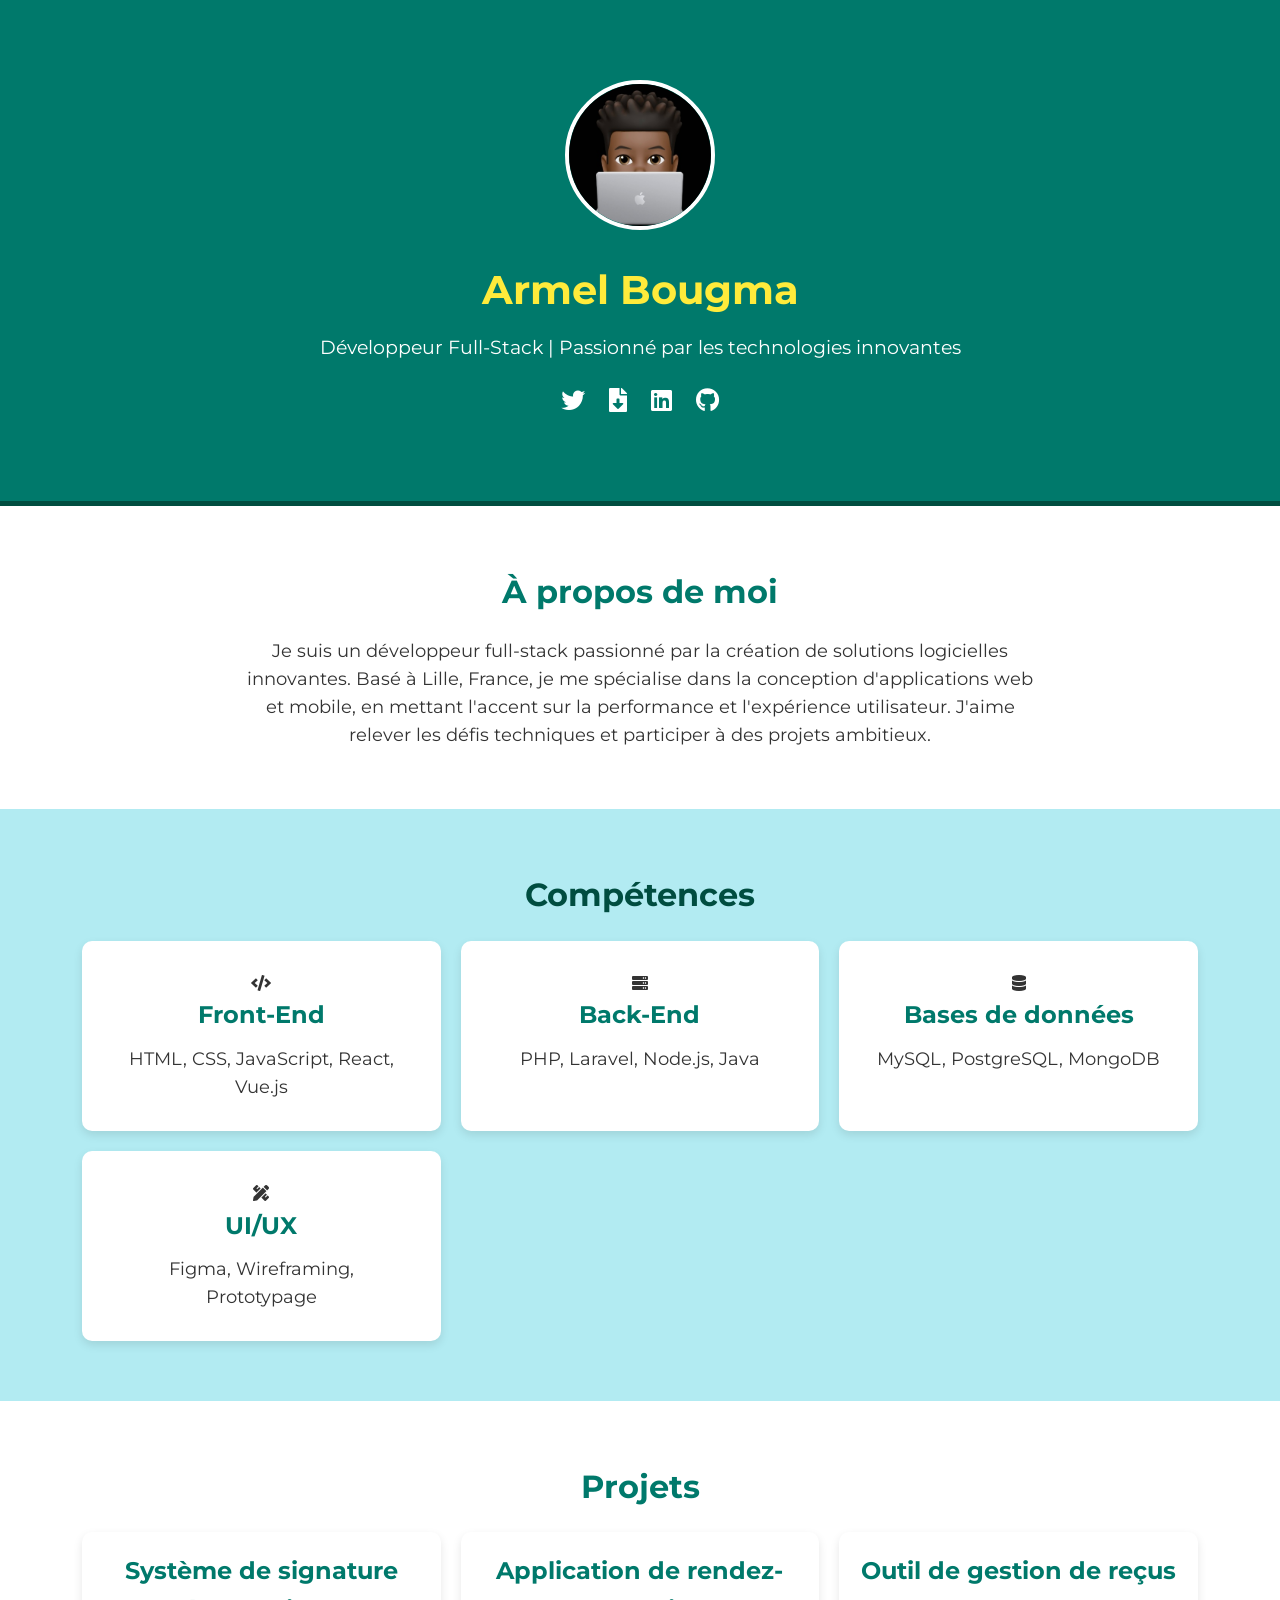
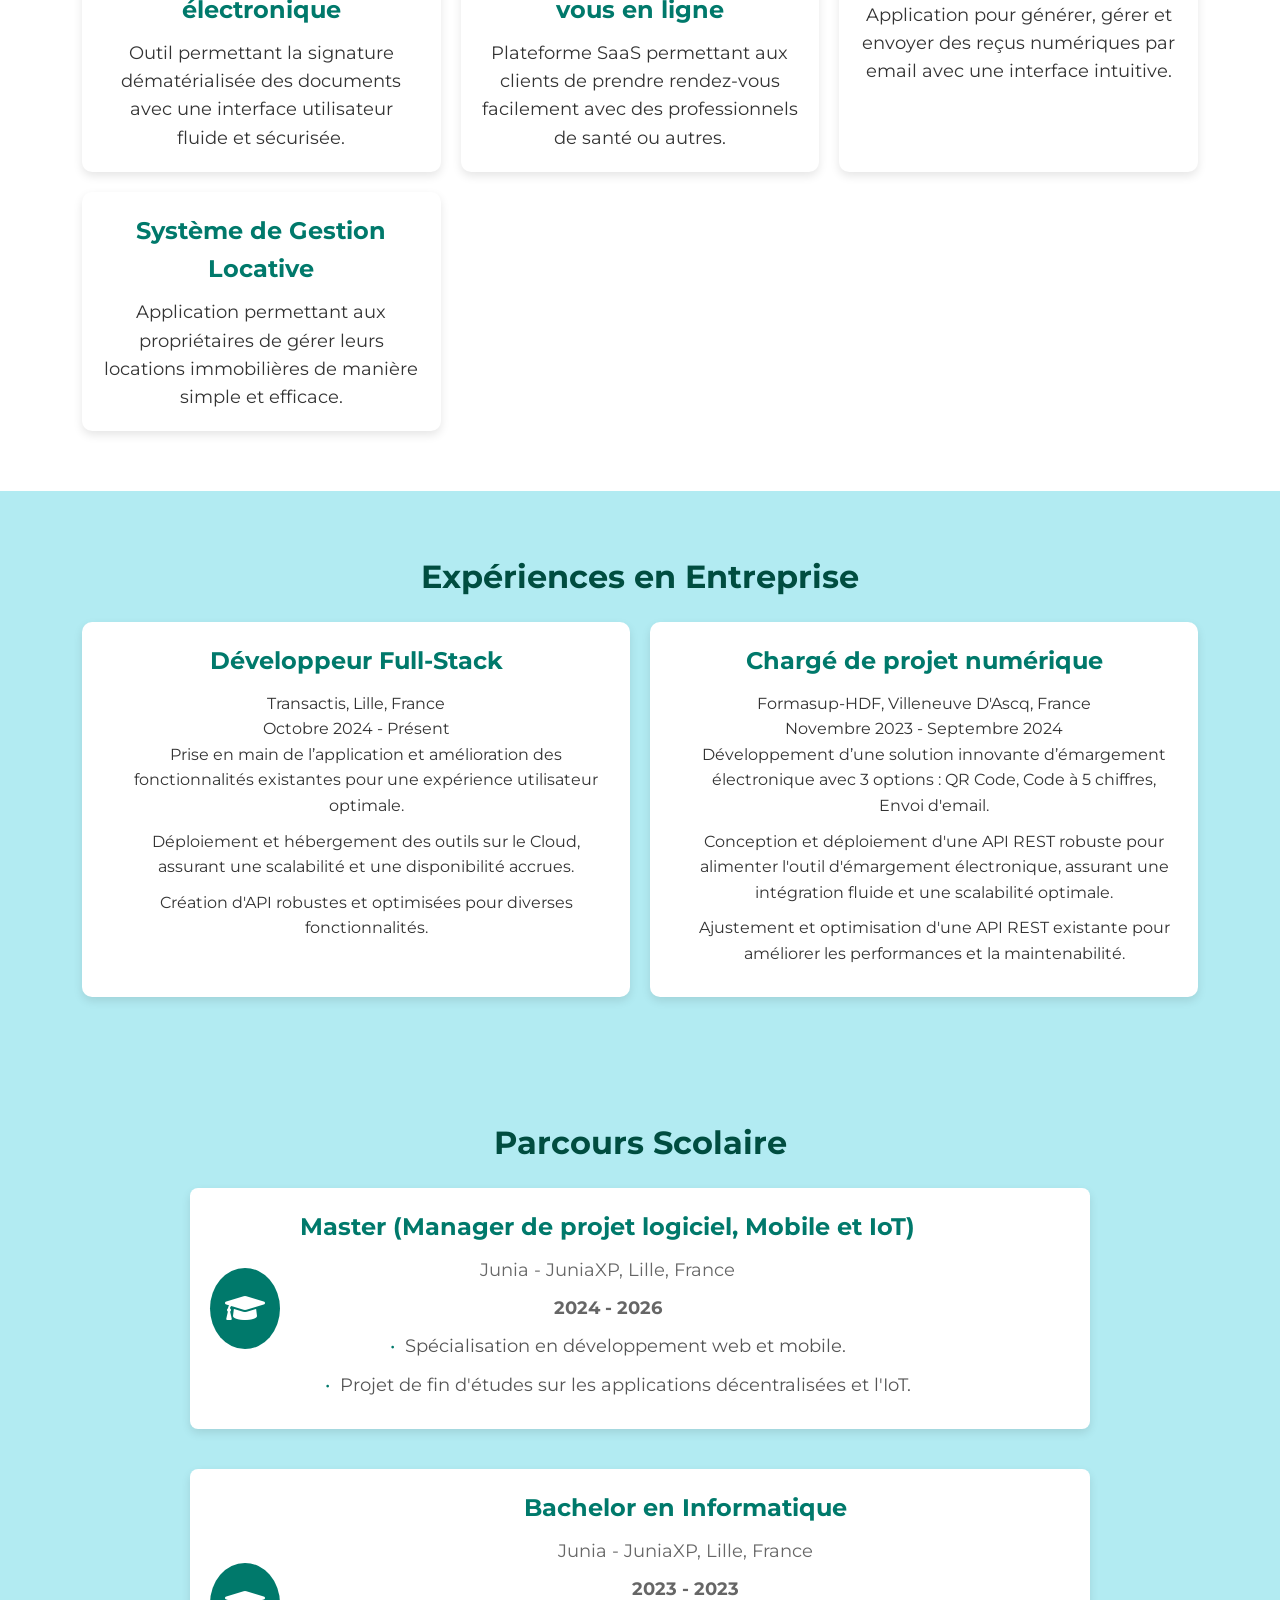
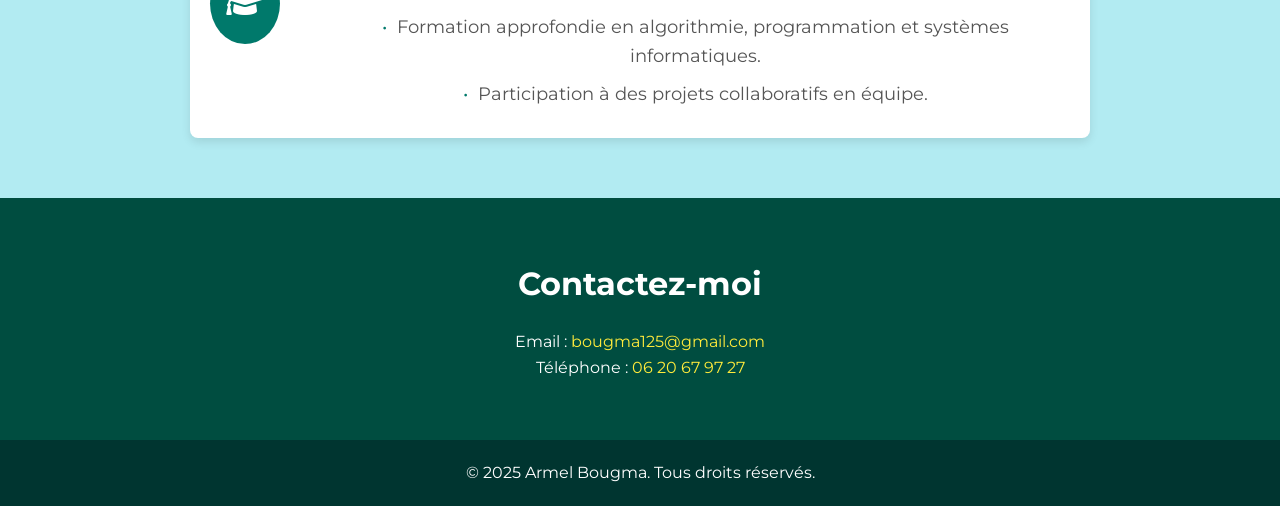
==== index.html @ ddcebd0f "Update index.html" ====
<!DOCTYPE html>
<html lang="fr">
<head>
    <meta charset="UTF-8">
    <meta name="viewport" content="width=device-width, initial-scale=1.0">
    <link rel="stylesheet" href="https://cdnjs.cloudflare.com/ajax/libs/font-awesome/5.15.4/css/all.min.css">
    <link rel="preconnect" href="https://fonts.googleapis.com">
    <link href="https://fonts.googleapis.com/css2?family=Montserrat:wght@400;700&display=swap" rel="stylesheet">
    <link rel="icon" href="fav.jpg" type="image/x-icon">
    <link rel="stylesheet" href="style.css">
    <title>Portfolio - Armel Bougma</title>
    <style>
        /* Global Reset */
        * {
            margin: 0;
            padding: 0;
            box-sizing: border-box;
        }

        body {
            font-family: 'Montserrat', sans-serif;
            line-height: 1.6;
            background: #e0f7fa;
            color: #333;
        }

        .container {
            width: 90%;
            max-width: 1200px;
            margin: 0 auto;
            text-align: center;
        }

        /* Header */
        .hero {
            background: #00796b;
            color: #fff;
            padding: 80px 20px;
            text-align: center;
            position: relative;
            border-bottom: 5px solid #004d40;
        }

        .hero .profile-pic {
            width: 150px;
            height: 150px;
            border-radius: 50%;
            object-fit: cover;
            margin-bottom: 20px;
            border: 4px solid #fff;
            animation: float 3s ease-in-out infinite;
        }

        @keyframes float {
            0%, 100% {
                transform: translateY(0);
            }
            50% {
                transform: translateY(-10px);
            }
        }

        .hero .hero-content h1 {
            font-size: 2.5rem;
            margin-bottom: 10px;
            color: #ffeb3b;
        }

        .hero .hero-content p {
            font-size: 1.2rem;
            margin-bottom: 20px;
        }

        .hero .social-icons a {
            margin: 0 10px;
            color: #fff;
            font-size: 1.5rem;
            transition: color 0.3s ease, transform 0.3s ease;
        }

        .hero .social-icons a:hover {
            color: #ffeb3b;
            transform: scale(1.2);
        }

        /* About Section */
        .about {
            padding: 60px 20px;
            background: #fff;
        }

        .about h2 {
            font-size: 2rem;
            margin-bottom: 20px;
            color: #00796b;
        }

        .about p {
            max-width: 800px;
            margin: 0 auto;
            font-size: 1.1rem;
        }

        /* Skills Section */
        .skills {
            background: #b2ebf2;
            padding: 60px 20px;
        }

        .skills h2 {
            font-size: 2rem;
            margin-bottom: 20px;
            color: #004d40;
        }

        .skills-grid {
            display: grid;
            grid-template-columns: repeat(auto-fit, minmax(280px, 1fr));
            gap: 20px;
        }

        .skill-card {
            background: #fff;
            padding: 30px;
            border-radius: 10px;
            box-shadow: 0 4px 10px rgba(0, 0, 0, 0.1);
            transition: transform 0.3s ease, box-shadow 0.3s ease;
        }

        .skill-card:hover {
            transform: translateY(-10px);
            box-shadow: 0 8px 20px rgba(0, 0, 0, 0.2);
        }

        .skill-card h3 {
            font-size: 1.5rem;
            margin-bottom: 10px;
            color: #00796b;
        }

        .skill-card p {
            font-size: 1.1rem;
        }

        /* Projects Section */
        .projects {
            padding: 60px 20px;
            background: #fff;
        }

        .projects h2 {
            font-size: 2rem;
            margin-bottom: 20px;
            color: #00796b;
        }

        .projects-grid {
            display: grid;
            grid-template-columns: repeat(auto-fit, minmax(280px, 1fr));
            gap: 20px;
        }

        .project-card {
            background: #fff;
            padding: 20px;
            border-radius: 10px;
            box-shadow: 0 4px 10px rgba(0, 0, 0, 0.1);
            transition: transform 0.3s ease, box-shadow 0.3s ease;
        }

        .project-card:hover {
            transform: translateY(-10px);
            box-shadow: 0 8px 20px rgba(0, 0, 0, 0.2);
        }

        .project-card h3 {
            font-size: 1.5rem;
            margin-bottom: 10px;
            color: #00796b;
        }

        .project-card p {
            font-size: 1.1rem;
        }

        /* Experience Section */
        .experience {
            background: #b2ebf2;
            padding: 60px 20px;
        }

        .experience h2 {
            font-size: 2rem;
            margin-bottom: 20px;
            color: #004d40;
        }

        .experience-grid {
            display: grid;
            grid-template-columns: repeat(auto-fit, minmax(300px, 1fr));
            gap: 20px;
        }

        .experience-card {
            background: #fff;
            padding: 20px;
            border-radius: 10px;
            box-shadow: 0 4px 10px rgba(0, 0, 0, 0.1);
            transition: transform 0.3s ease, box-shadow 0.3s ease;
        }

        .experience-card:hover {
            transform: translateY(-10px);
            box-shadow: 0 8px 20px rgba(0, 0, 0, 0.2);
        }

        .experience-card h3 {
            font-size: 1.5rem;
            margin-bottom: 10px;
            color: #00796b;
        }

        .experience-card ul {
            list-style: none;
            padding-left: 20px;
        }

        .experience-card ul li {
            margin-bottom: 10px;
        }

        /* Education Section */
        .education {
            background: #b2ebf2;
            padding: 60px 20px;
        }

        .education h2 {
            font-size: 2rem;
            margin-bottom: 20px;
            color: #004d40;
        }

        .education-timeline {
            display: flex;
            flex-direction: column;
            gap: 40px;
            max-width: 900px;
            margin: 0 auto;
        }

        .education-item {
            display: flex;
            align-items: center;
            position: relative;
            background: #fff;
            padding: 20px;
            border-radius: 8px;
            box-shadow: 0 4px 10px rgba(0, 0, 0, 0.1);
            transition: transform 0.3s ease, box-shadow 0.3s ease;
        }

        .education-item:hover {
            transform: translateY(-10px);
            box-shadow: 0 8px 20px rgba(0, 0, 0, 0.2);
        }

        .education-icon {
            background: #00796b;
            color: #fff;
            padding: 15px;
            border-radius: 50%;
            font-size: 2rem;
            margin-right: 20px;
        }

        .education-content h3 {
            font-size: 1.5rem;
            margin-bottom: 10px;
            color: #00796b;
        }

        .education-content p {
            font-size: 1.1rem;
            margin-bottom: 10px;
            color: #666;
        }

        .education-content ul {
            list-style: none;
            padding-left: 20px;
        }

        .education-content ul li {
            margin-bottom: 10px;
            font-size: 1.1rem;
            color: #555;
        }

        .education-content ul li:before {
            content: "•";
            color: #00796b;
            margin-right: 10px;
        }

        /* Contact Section */
        .contact {
            background: #004d40;
            color: #fff;
            padding: 60px 20px;
        }

        .contact h2 {
            font-size: 2rem;
            margin-bottom: 20px;
        }

        .contact p a {
            color: #ffeb3b;
            text-decoration: none;
            transition: color 0.3s ease;
        }

        .contact p a:hover {
            color: #ffffff;
            text-decoration: underline;
        }

        /* Footer */
        footer {
            background: #003530;
            color: #fff;
            padding: 20px 0;
            text-align: center;
        }
    </style>
</head>
<body>
    <!-- Header Section -->
    <header class="hero">
        <div class="container">
            <img src="IMG_0556.jpg" alt="Portrait d'Armel Bougma" class="profile-pic">
            <div class="hero-content">
                <h1>Armel Bougma</h1>
                <p>Développeur Full-Stack | Passionné par les technologies innovantes</p>
                <div class="social-icons">
                    <a href="https://twitter.com/" target="_blank" aria-label="Twitter"><i class="fab fa-twitter"></i></a>
                    <a href="cv-armel.pdf" download aria-label="Télécharger CV"><i class="fas fa-file-download"></i></a>
                    <a href="https://www.linkedin.com/in/aboubakary-bougma/" target="_blank" aria-label="LinkedIn"><i class="fab fa-linkedin"></i></a>
                    <a href="https://github.com/abougma" target="_blank" aria-label="GitHub"><i class="fab fa-github"></i></a>
                </div>
            </div>
        </div>
    </header>

    <!-- Main Content -->
    <main>
        <!-- About Section -->
        <section class="about">
            <div class="container">
                <h2>À propos de moi</h2>
                <p>
                    Je suis un développeur full-stack passionné par la création de solutions logicielles innovantes.
                    Basé à Lille, France, je me spécialise dans la conception d'applications web et mobile, en mettant l'accent sur la performance et l'expérience utilisateur.
                    J'aime relever les défis techniques et participer à des projets ambitieux.
                </p>
            </div>
        </section>

        <!-- Skills Section -->
        <section class="skills">
            <div class="container">
                <h2>Compétences</h2>
                <div class="skills-grid">
                    <div class="skill-card">
                        <i class="fas fa-code"></i>
                        <h3>Front-End</h3>
                        <p>HTML, CSS, JavaScript, React, Vue.js</p>
                    </div>
                    <div class="skill-card">
                        <i class="fas fa-server"></i>
                        <h3>Back-End</h3>
                        <p>PHP, Laravel, Node.js, Java</p>
                    </div>
                    <div class="skill-card">
                        <i class="fas fa-database"></i>
                        <h3>Bases de données</h3>
                        <p>MySQL, PostgreSQL, MongoDB</p>
                    </div>
                    <div class="skill-card">
                        <i class="fas fa-pencil-ruler"></i>
                        <h3>UI/UX</h3>
                        <p>Figma, Wireframing, Prototypage</p>
                    </div>
                </div>
            </div>
        </section>

        <!-- Projects Section -->
        <section class="projects">
            <div class="container">
                <h2>Projets</h2>
                <div class="projects-grid">
                    <div class="project-card">
                        <h3>Système de signature électronique</h3>
                        <p>Outil permettant la signature dématérialisée des documents avec une interface utilisateur fluide et sécurisée.</p>
                    </div>
                    <div class="project-card">
                        <h3>Application de rendez-vous en ligne</h3>
                        <p>Plateforme SaaS permettant aux clients de prendre rendez-vous facilement avec des professionnels de santé ou autres.</p>
                    </div>
                    <div class="project-card">
                        <h3>Outil de gestion de reçus</h3>
                        <p>Application pour générer, gérer et envoyer des reçus numériques par email avec une interface intuitive.</p>
                    </div>
                    <div class="project-card">
                        <h3>Système de Gestion Locative</h3>
                        <p>Application permettant aux propriétaires de gérer leurs locations immobilières de manière simple et efficace.</p>
                    </div>
                </div>
            </div>
        </section>

        <!-- Experience Section -->
        <section class="experience">
            <div class="container">
                <h2>Expériences en Entreprise</h2>
                <div class="experience-grid">
                    <div class="experience-card">
                        <h3>Développeur Full-Stack</h3>
                        <p>Transactis, Lille, France</p>
                        <p>Octobre 2024 - Présent</p>
                        <ul>
                            <li>Prise en main de l’application et amélioration des fonctionnalités existantes pour une expérience utilisateur optimale.</li>
                            <li>Déploiement et hébergement des outils sur le Cloud, assurant une scalabilité et une disponibilité accrues.</li>
                            <li>Création d'API robustes et optimisées pour diverses fonctionnalités.</li>
                        </ul>
                    </div>
                    <div class="experience-card">
                        <h3>Chargé de projet numérique</h3>
                        <p>Formasup-HDF, Villeneuve D'Ascq, France</p>
                        <p>Novembre 2023 - Septembre 2024</p>
                        <ul>
                            <li>Développement d’une solution innovante d’émargement électronique avec 3 options : QR Code, Code à 5 chiffres, Envoi d'email.</li>
                            <li>Conception et déploiement d'une API REST robuste pour alimenter l'outil d'émargement électronique, assurant une intégration fluide et une scalabilité optimale.</li>
                            <li>Ajustement et optimisation d'une API REST existante pour améliorer les performances et la maintenabilité.</li>
                        </ul>
                    </div>
                </div>
            </div>
        </section>

        <!-- Education Section -->
        <section class="education">
            <div class="container">
                <h2>Parcours Scolaire</h2>
                <div class="education-timeline">
                    <div class="education-item">
                        <div class="education-icon">
                            <i class="fas fa-graduation-cap"></i>
                        </div>
                        <div class="education-content">
                            <h3>Master (Manager de projet logiciel, Mobile et IoT)</h3>
                            <p>Junia - JuniaXP, Lille, France</p>
                            <p><strong>2024 - 2026</strong></p>
                            <ul>
                                <li>Spécialisation en développement web et mobile.</li>
                                <li>Projet de fin d'études sur les applications décentralisées et l'IoT.</li>
                            </ul>
                        </div>
                    </div>
                    <div class="education-item">
                        <div class="education-icon">
                            <i class="fas fa-graduation-cap"></i>
                        </div>
                        <div class="education-content">
                            <h3>Bachelor en Informatique</h3>
                            <p>Junia - JuniaXP, Lille, France</p>
                            <p><strong>2023 - 2023</strong></p>
                            <ul>
                                <li>Formation approfondie en algorithmie, programmation et systèmes informatiques.</li>
                                <li>Participation à des projets collaboratifs en équipe.</li>
                            </ul>
                        </div>
                    </div>
                </div>
            </div>
        </section>

        <!-- Contact Section -->
        <section class="contact">
            <div class="container">
                <h2>Contactez-moi</h2>
                <p>Email : <a href="mailto:bougma125@gmail.com">bougma125@gmail.com</a></p>
                <p>Téléphone : <a href="tel:+33620679727">06 20 67 97 27</a></p>
            </div>
        </section>
    </main>

    <!-- Footer Section -->
    <footer>
        <p>&copy; 2025 Armel Bougma. Tous droits réservés.</p>
    </footer>
</body>
</html>
---- style.css ----
body, h1, h2, p, a, input, textarea {
    margin: 0;
    padding: 0;
    box-sizing: border-box;
}

body {
    font-family: 'Montserrat', sans-serif;
    line-height: 1.6;
    color: #333;
    background: linear-gradient(to right, #141e30, #243b55);
}

/* Additional Styles for Animations and Forms */
input, textarea {
    padding: 10px;
    margin: 10px 0;
    border-radius: 8px;
    border: 1px solid #ccc;
    width: 100%;
}

button {
    padding: 10px 20px;
    border: none;
    background-color: #61dafb;
    color: #fff;
    border-radius: 8px;
    cursor: pointer;
}

button:hover {
    background-color: #ff8c00;
}

/* Contact Section Styling */
.contact form {
    max-width: 600px;
    margin: 0 auto;
    text-align: left;
}
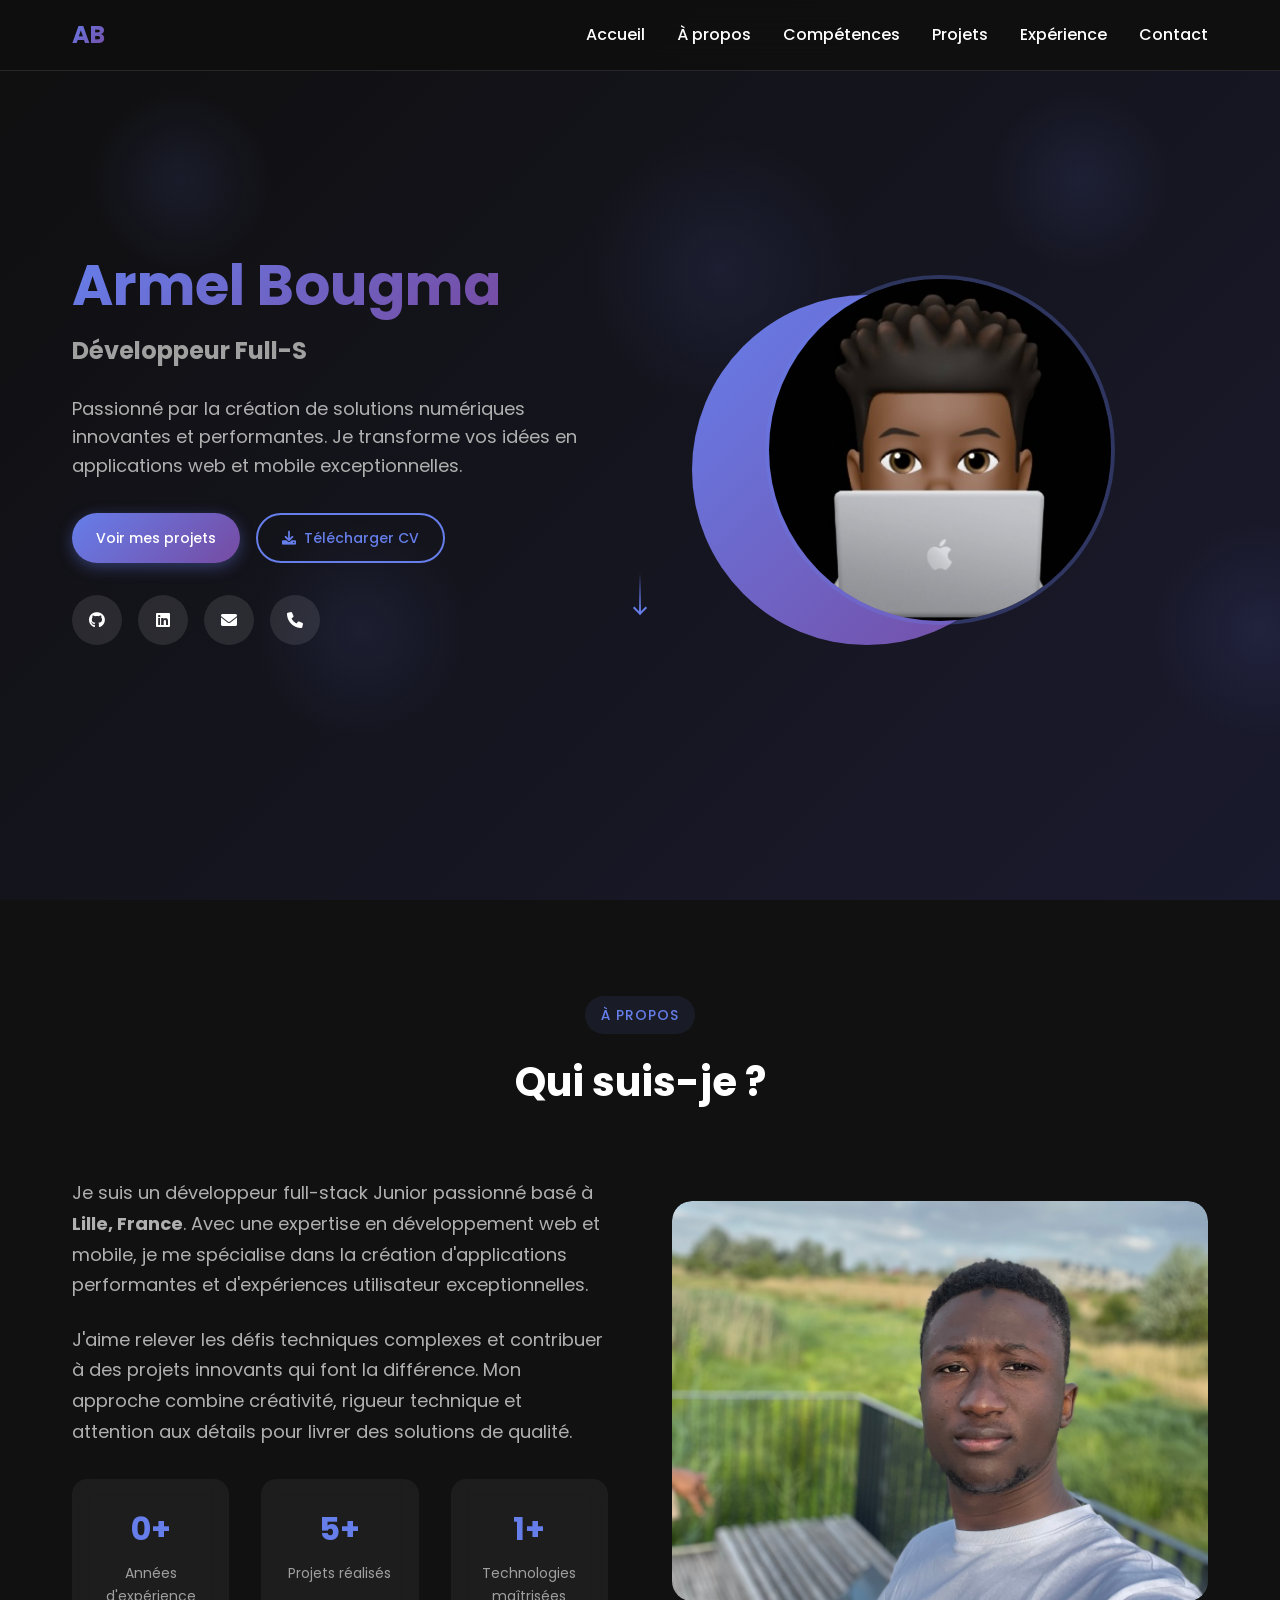
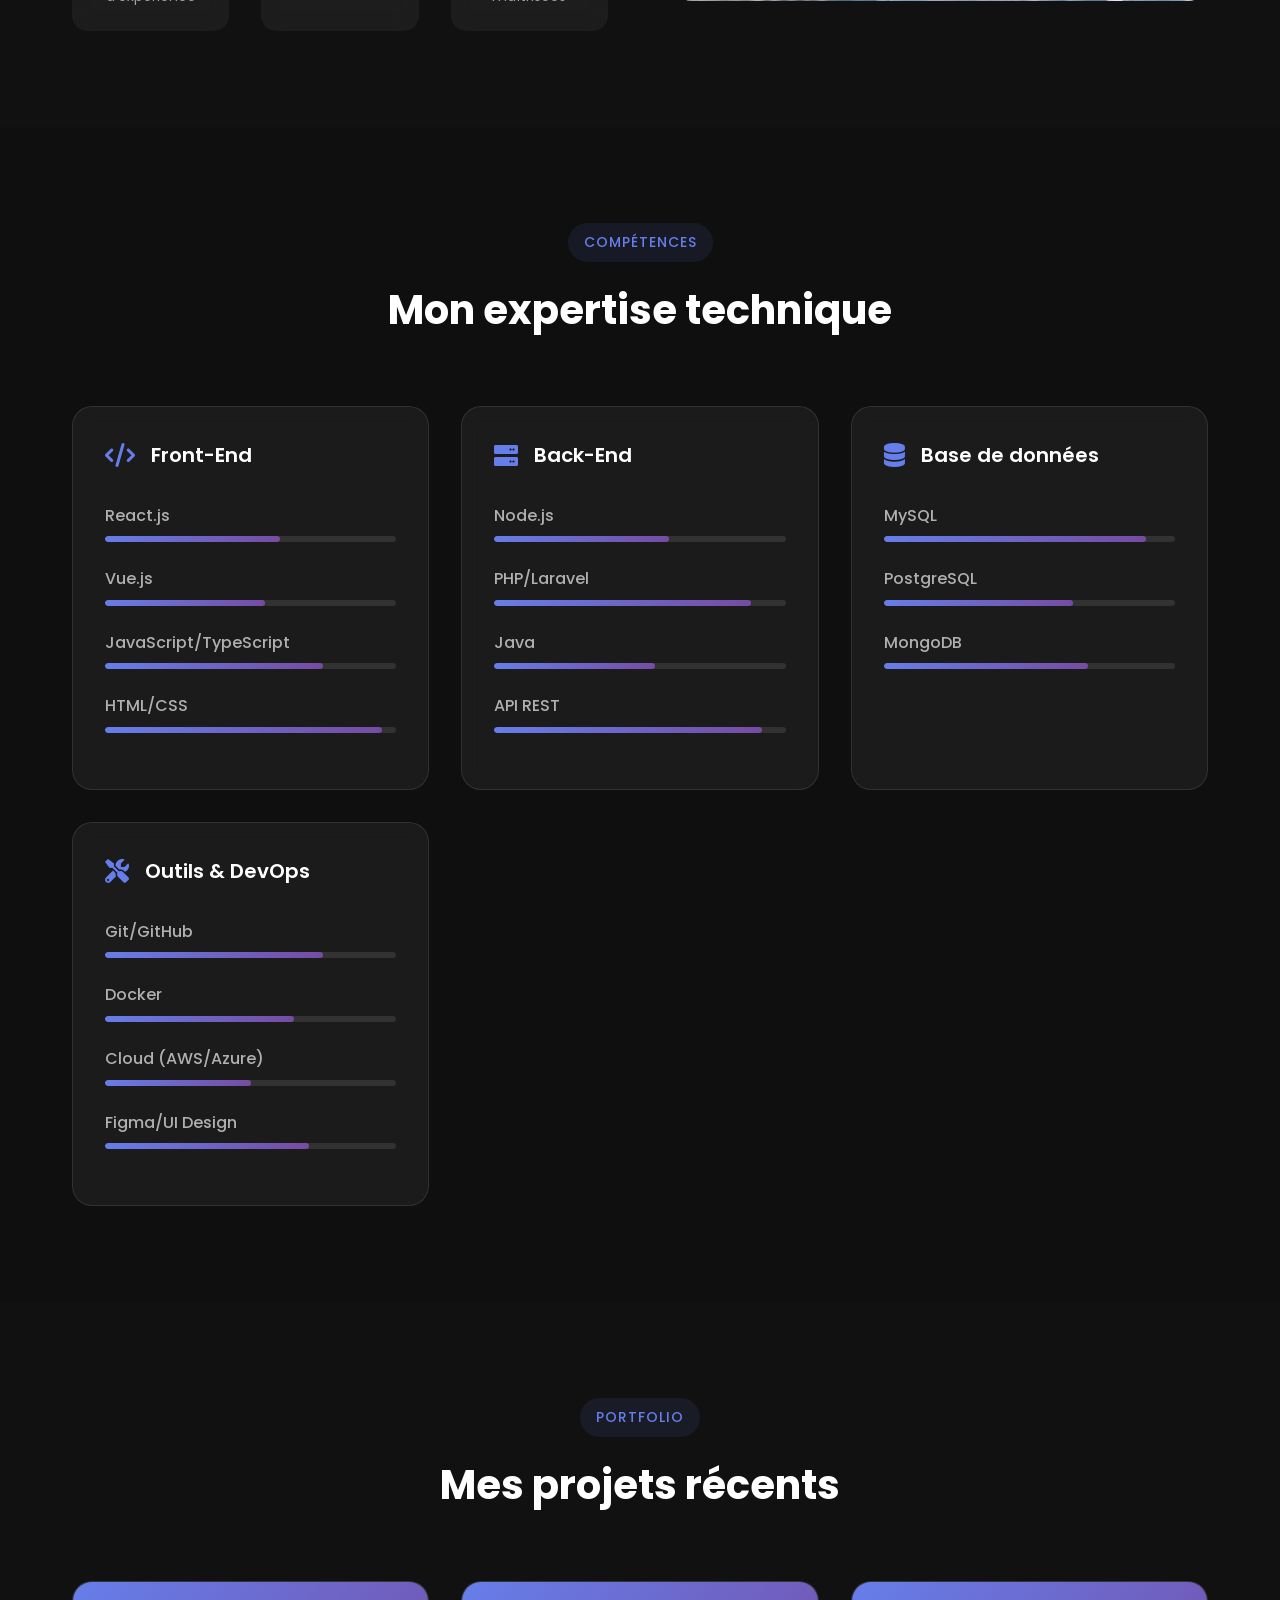
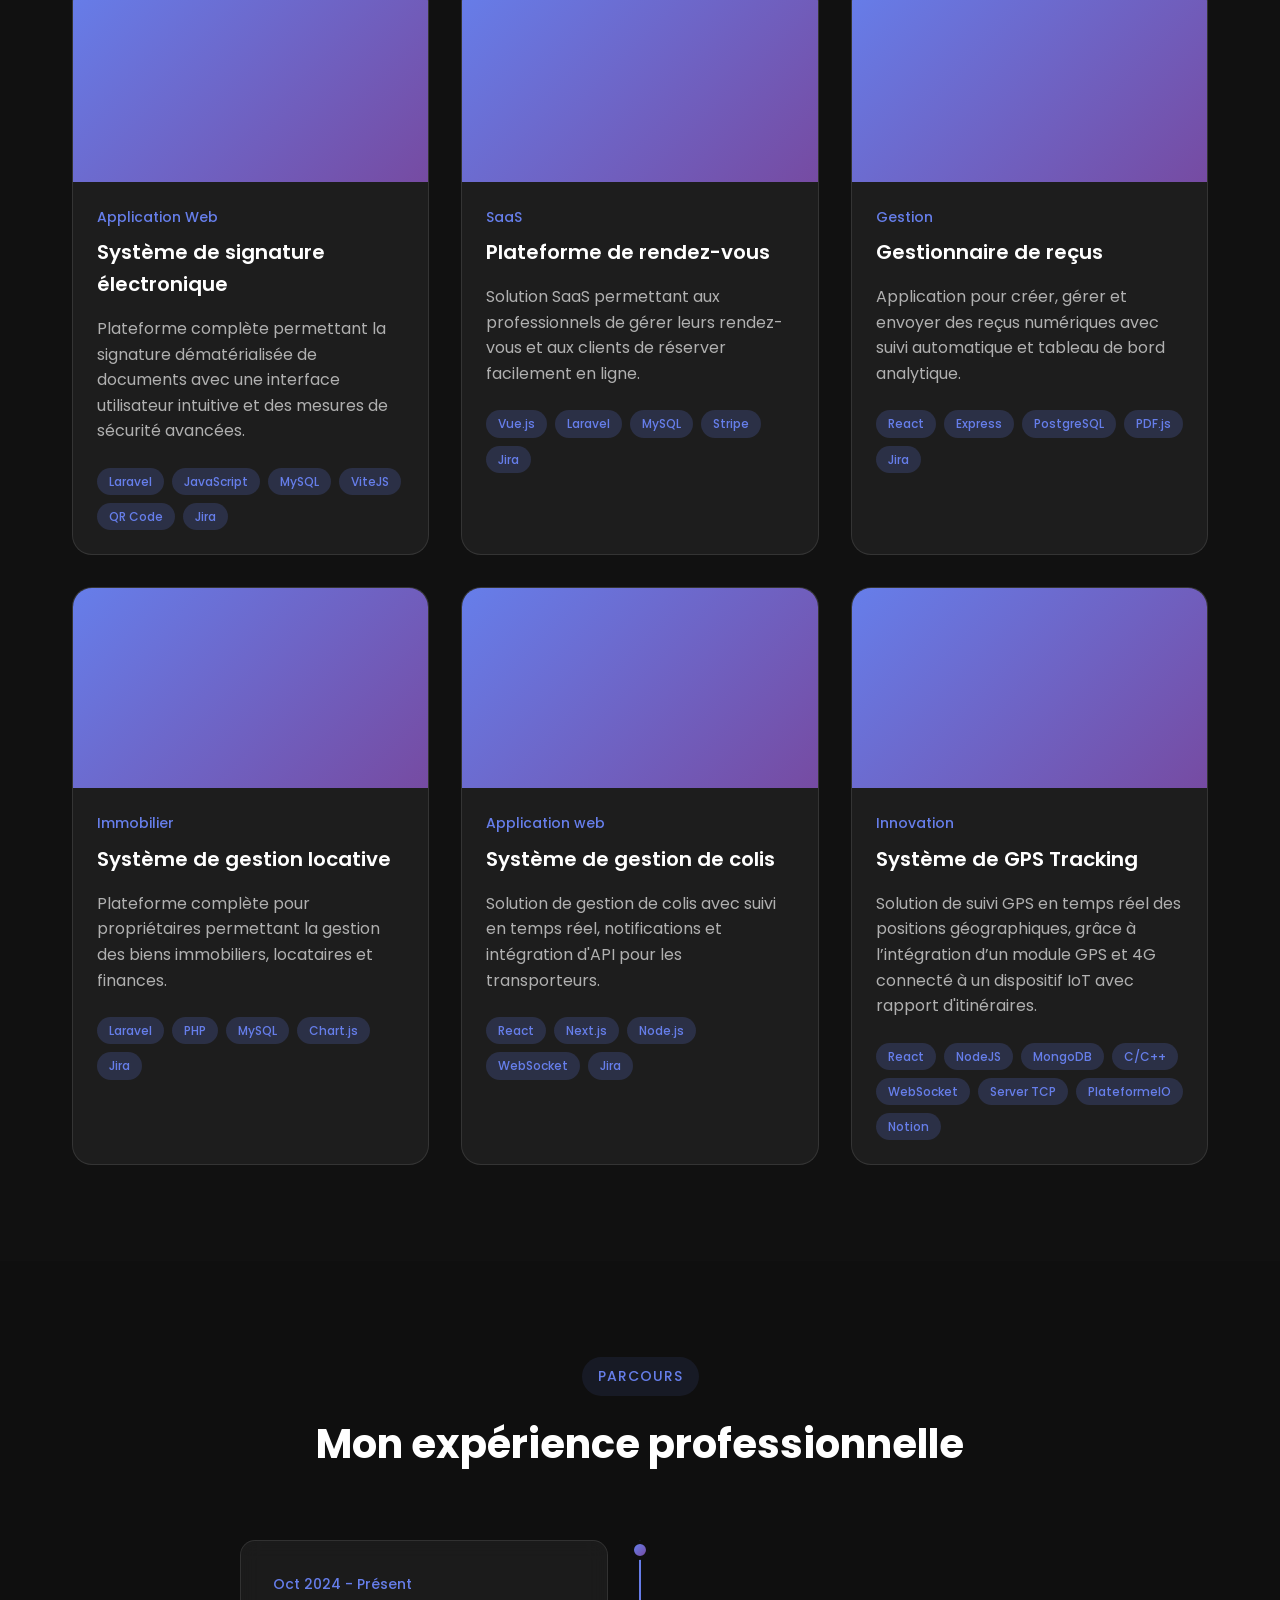
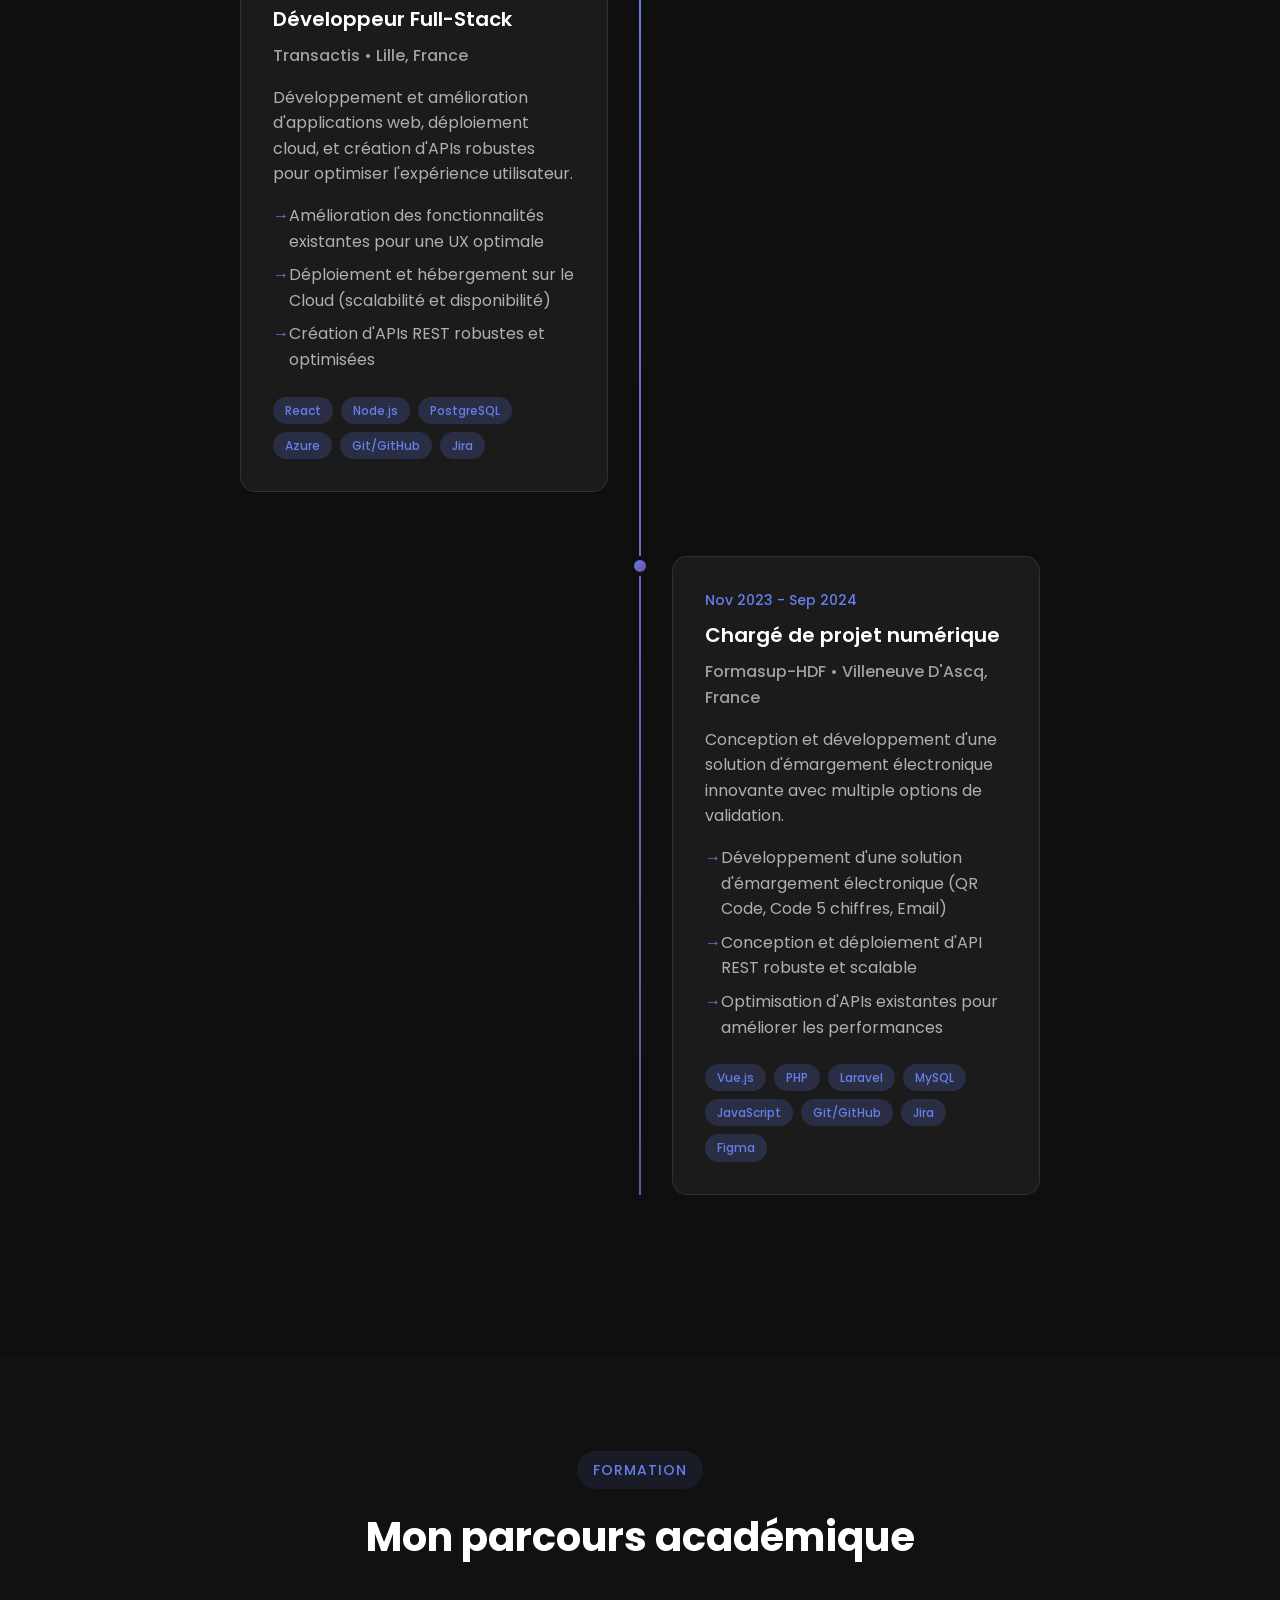
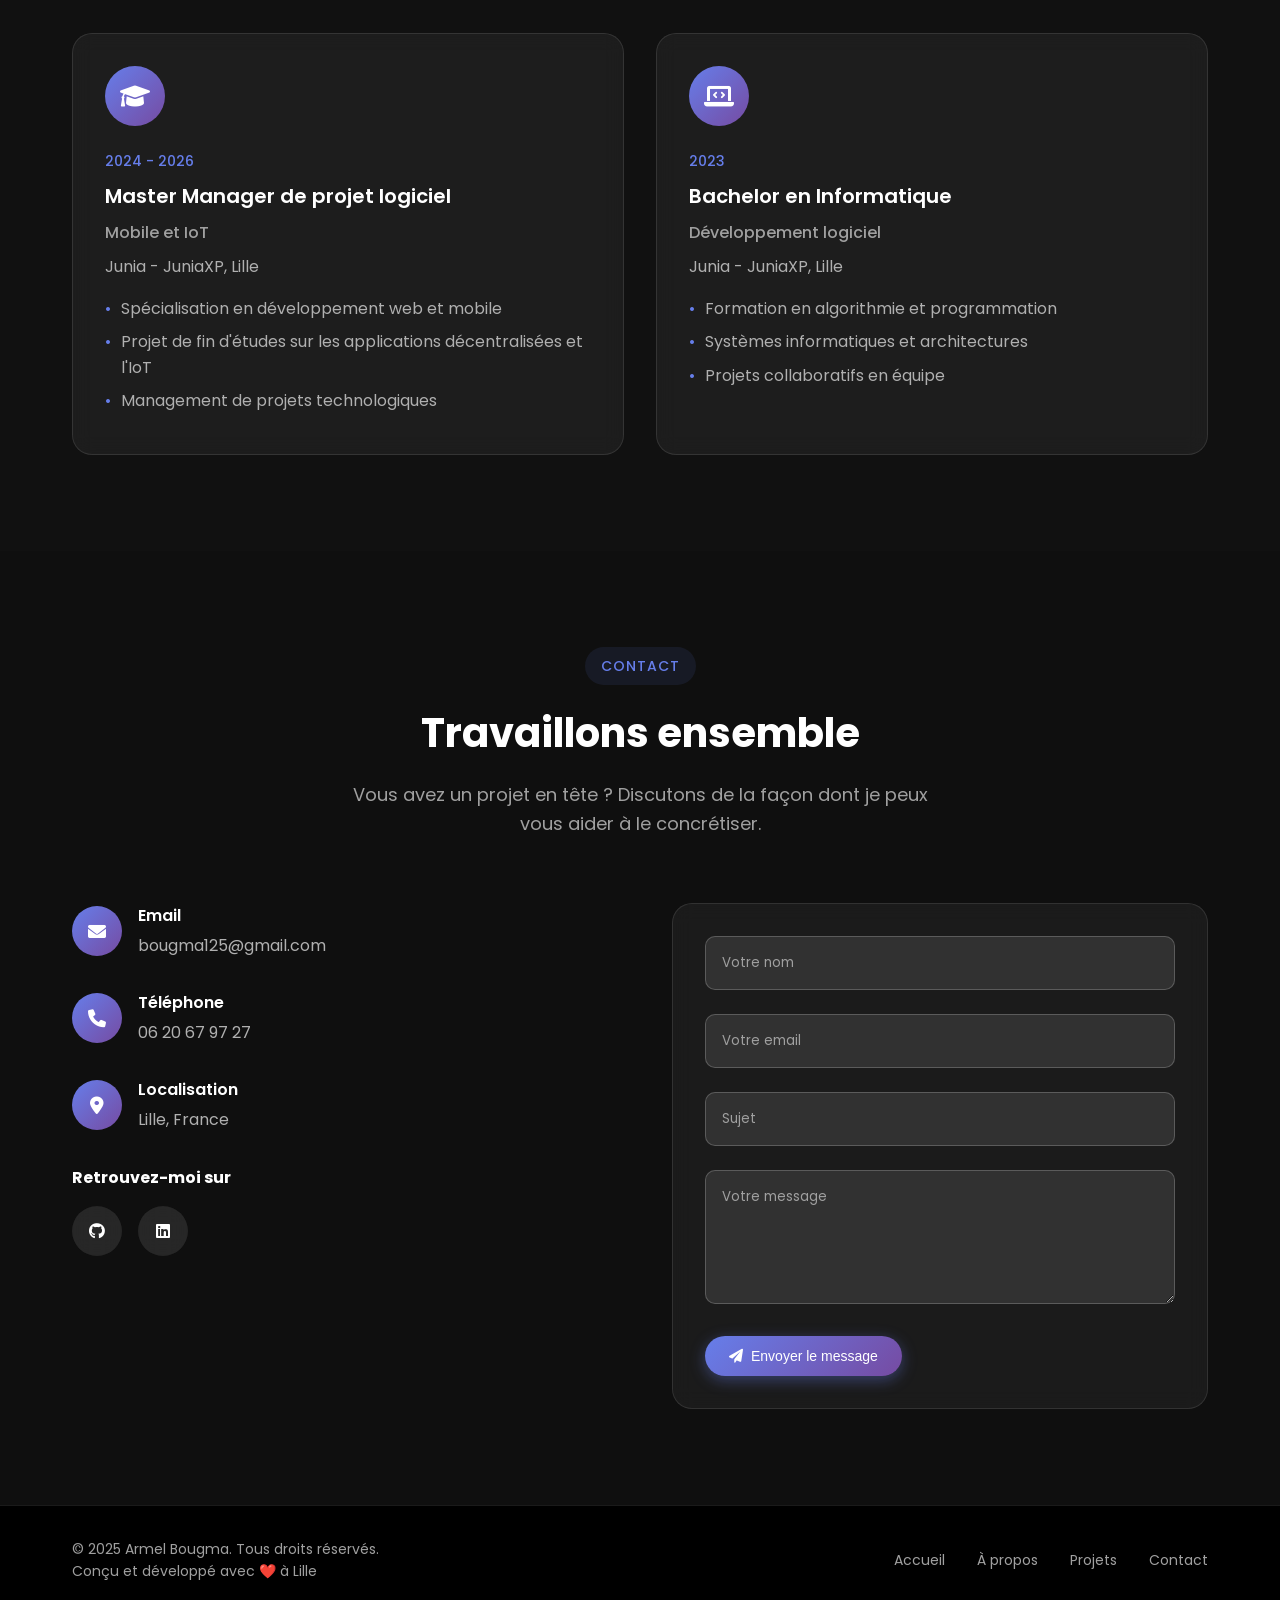
==== commit 27559a61: "Feat: mise à jour du portfolio" ====
--- a/index.html
+++ b/index.html
@@ -3,503 +3,664 @@
 <head>
     <meta charset="UTF-8">
     <meta name="viewport" content="width=device-width, initial-scale=1.0">
-    <link rel="stylesheet" href="https://cdnjs.cloudflare.com/ajax/libs/font-awesome/5.15.4/css/all.min.css">
+    <link rel="stylesheet" href="https://cdnjs.cloudflare.com/ajax/libs/font-awesome/6.0.0/css/all.min.css">
     <link rel="preconnect" href="https://fonts.googleapis.com">
-    <link href="https://fonts.googleapis.com/css2?family=Montserrat:wght@400;700&display=swap" rel="stylesheet">
+    <link href="https://fonts.googleapis.com/css2?family=Poppins:wght@300;400;500;600;700&family=JetBrains+Mono:wght@400;500&display=swap" rel="stylesheet">
     <link rel="icon" href="fav.jpg" type="image/x-icon">
     <link rel="stylesheet" href="style.css">
-    <title>Portfolio - Armel Bougma</title>
-    <style>
-        /* Global Reset */
-        * {
-            margin: 0;
-            padding: 0;
-            box-sizing: border-box;
-        }
-
-        body {
-            font-family: 'Montserrat', sans-serif;
-            line-height: 1.6;
-            background: #e0f7fa;
-            color: #333;
-        }
-
-        .container {
-            width: 90%;
-            max-width: 1200px;
-            margin: 0 auto;
-            text-align: center;
-        }
-
-        /* Header */
-        .hero {
-            background: #00796b;
-            color: #fff;
-            padding: 80px 20px;
-            text-align: center;
-            position: relative;
-            border-bottom: 5px solid #004d40;
-        }
-
-        .hero .profile-pic {
-            width: 150px;
-            height: 150px;
-            border-radius: 50%;
-            object-fit: cover;
-            margin-bottom: 20px;
-            border: 4px solid #fff;
-            animation: float 3s ease-in-out infinite;
-        }
-
-        @keyframes float {
-            0%, 100% {
-                transform: translateY(0);
-            }
-            50% {
-                transform: translateY(-10px);
-            }
-        }
-
-        .hero .hero-content h1 {
-            font-size: 2.5rem;
-            margin-bottom: 10px;
-            color: #ffeb3b;
-        }
-
-        .hero .hero-content p {
-            font-size: 1.2rem;
-            margin-bottom: 20px;
-        }
-
-        .hero .social-icons a {
-            margin: 0 10px;
-            color: #fff;
-            font-size: 1.5rem;
-            transition: color 0.3s ease, transform 0.3s ease;
-        }
-
-        .hero .social-icons a:hover {
-            color: #ffeb3b;
-            transform: scale(1.2);
-        }
-
-        /* About Section */
-        .about {
-            padding: 60px 20px;
-            background: #fff;
-        }
-
-        .about h2 {
-            font-size: 2rem;
-            margin-bottom: 20px;
-            color: #00796b;
-        }
-
-        .about p {
-            max-width: 800px;
-            margin: 0 auto;
-            font-size: 1.1rem;
-        }
-
-        /* Skills Section */
-        .skills {
-            background: #b2ebf2;
-            padding: 60px 20px;
-        }
-
-        .skills h2 {
-            font-size: 2rem;
-            margin-bottom: 20px;
-            color: #004d40;
-        }
-
-        .skills-grid {
-            display: grid;
-            grid-template-columns: repeat(auto-fit, minmax(280px, 1fr));
-            gap: 20px;
-        }
-
-        .skill-card {
-            background: #fff;
-            padding: 30px;
-            border-radius: 10px;
-            box-shadow: 0 4px 10px rgba(0, 0, 0, 0.1);
-            transition: transform 0.3s ease, box-shadow 0.3s ease;
-        }
-
-        .skill-card:hover {
-            transform: translateY(-10px);
-            box-shadow: 0 8px 20px rgba(0, 0, 0, 0.2);
-        }
-
-        .skill-card h3 {
-            font-size: 1.5rem;
-            margin-bottom: 10px;
-            color: #00796b;
-        }
-
-        .skill-card p {
-            font-size: 1.1rem;
-        }
-
-        /* Projects Section */
-        .projects {
-            padding: 60px 20px;
-            background: #fff;
-        }
-
-        .projects h2 {
-            font-size: 2rem;
-            margin-bottom: 20px;
-            color: #00796b;
-        }
-
-        .projects-grid {
-            display: grid;
-            grid-template-columns: repeat(auto-fit, minmax(280px, 1fr));
-            gap: 20px;
-        }
-
-        .project-card {
-            background: #fff;
-            padding: 20px;
-            border-radius: 10px;
-            box-shadow: 0 4px 10px rgba(0, 0, 0, 0.1);
-            transition: transform 0.3s ease, box-shadow 0.3s ease;
-        }
-
-        .project-card:hover {
-            transform: translateY(-10px);
-            box-shadow: 0 8px 20px rgba(0, 0, 0, 0.2);
-        }
-
-        .project-card h3 {
-            font-size: 1.5rem;
-            margin-bottom: 10px;
-            color: #00796b;
-        }
-
-        .project-card p {
-            font-size: 1.1rem;
-        }
-
-        /* Experience Section */
-        .experience {
-            background: #b2ebf2;
-            padding: 60px 20px;
-        }
-
-        .experience h2 {
-            font-size: 2rem;
-            margin-bottom: 20px;
-            color: #004d40;
-        }
-
-        .experience-grid {
-            display: grid;
-            grid-template-columns: repeat(auto-fit, minmax(300px, 1fr));
-            gap: 20px;
-        }
-
-        .experience-card {
-            background: #fff;
-            padding: 20px;
-            border-radius: 10px;
-            box-shadow: 0 4px 10px rgba(0, 0, 0, 0.1);
-            transition: transform 0.3s ease, box-shadow 0.3s ease;
-        }
-
-        .experience-card:hover {
-            transform: translateY(-10px);
-            box-shadow: 0 8px 20px rgba(0, 0, 0, 0.2);
-        }
-
-        .experience-card h3 {
-            font-size: 1.5rem;
-            margin-bottom: 10px;
-            color: #00796b;
-        }
-
-        .experience-card ul {
-            list-style: none;
-            padding-left: 20px;
-        }
-
-        .experience-card ul li {
-            margin-bottom: 10px;
-        }
-
-        /* Education Section */
-        .education {
-            background: #b2ebf2;
-            padding: 60px 20px;
-        }
-
-        .education h2 {
-            font-size: 2rem;
-            margin-bottom: 20px;
-            color: #004d40;
-        }
-
-        .education-timeline {
-            display: flex;
-            flex-direction: column;
-            gap: 40px;
-            max-width: 900px;
-            margin: 0 auto;
-        }
-
-        .education-item {
-            display: flex;
-            align-items: center;
-            position: relative;
-            background: #fff;
-            padding: 20px;
-            border-radius: 8px;
-            box-shadow: 0 4px 10px rgba(0, 0, 0, 0.1);
-            transition: transform 0.3s ease, box-shadow 0.3s ease;
-        }
-
-        .education-item:hover {
-            transform: translateY(-10px);
-            box-shadow: 0 8px 20px rgba(0, 0, 0, 0.2);
-        }
-
-        .education-icon {
-            background: #00796b;
-            color: #fff;
-            padding: 15px;
-            border-radius: 50%;
-            font-size: 2rem;
-            margin-right: 20px;
-        }
-
-        .education-content h3 {
-            font-size: 1.5rem;
-            margin-bottom: 10px;
-            color: #00796b;
-        }
-
-        .education-content p {
-            font-size: 1.1rem;
-            margin-bottom: 10px;
-            color: #666;
-        }
-
-        .education-content ul {
-            list-style: none;
-            padding-left: 20px;
-        }
-
-        .education-content ul li {
-            margin-bottom: 10px;
-            font-size: 1.1rem;
-            color: #555;
-        }
-
-        .education-content ul li:before {
-            content: "•";
-            color: #00796b;
-            margin-right: 10px;
-        }
-
-        /* Contact Section */
-        .contact {
-            background: #004d40;
-            color: #fff;
-            padding: 60px 20px;
-        }
-
-        .contact h2 {
-            font-size: 2rem;
-            margin-bottom: 20px;
-        }
-
-        .contact p a {
-            color: #ffeb3b;
-            text-decoration: none;
-            transition: color 0.3s ease;
-        }
-
-        .contact p a:hover {
-            color: #ffffff;
-            text-decoration: underline;
-        }
-
-        /* Footer */
-        footer {
-            background: #003530;
-            color: #fff;
-            padding: 20px 0;
-            text-align: center;
-        }
-    </style>
+    <title>Armel Bougma - Développeur Full-Stack</title>
 </head>
 <body>
-    <!-- Header Section -->
-    <header class="hero">
+    <!-- Navigation -->
+    <nav class="navbar">
+        <div class="nav-container">
+            <div class="nav-logo">
+                <span>AB</span>
+            </div>
+            <ul class="nav-menu">
+                <li><a href="#home" class="nav-link">Accueil</a></li>
+                <li><a href="#about" class="nav-link">À propos</a></li>
+                <li><a href="#skills" class="nav-link">Compétences</a></li>
+                <li><a href="#projects" class="nav-link">Projets</a></li>
+                <li><a href="#experience" class="nav-link">Expérience</a></li>
+                <li><a href="#contact" class="nav-link">Contact</a></li>
+            </ul>
+            <div class="hamburger">
+                <span></span>
+                <span></span>
+                <span></span>
+            </div>
+        </div>
+    </nav>
+
+    <!-- Hero Section -->
+    <section id="home" class="hero">
+        <div class="hero-container">
+            <div class="hero-content">
+                <div class="hero-text">
+                    <h1 class="hero-title">
+                        <span class="gradient-text">Armel Bougma</span>
+                    </h1>
+                    <h2 class="hero-subtitle">Développeur Full-Stack</h2>
+                    <p class="hero-description">
+                        Passionné par la création de solutions numériques innovantes et performantes.
+                        Je transforme vos idées en applications web et mobile exceptionnelles.
+                    </p>
+                    <div class="hero-buttons">
+                        <a href="#projects" class="btn btn-primary">Voir mes projets</a>
+                        <a href="cv-armel.pdf" download class="btn btn-secondary">
+                            <i class="fas fa-download"></i> Télécharger CV
+                        </a>
+                    </div>
+                    <div class="social-links">
+                        <a href="https://github.com/abougma" target="_blank" aria-label="GitHub">
+                            <i class="fab fa-github"></i>
+                        </a>
+                        <a href="https://www.linkedin.com/in/aboubakary-bougma/" target="_blank" aria-label="LinkedIn">
+                            <i class="fab fa-linkedin"></i>
+                        </a>
+                        <a href="mailto:bougma125@gmail.com" aria-label="Email">
+                            <i class="fas fa-envelope"></i>
+                        </a>
+                        <a href="tel:+33620679727" aria-label="Téléphone">
+                            <i class="fas fa-phone"></i>
+                        </a>
+                    </div>
+                </div>
+                <div class="hero-image">
+                    <div class="image-container">
+                        <img src="IMG_0556.jpg" alt="Armel Bougma" class="profile-image">
+                        <div class="image-backdrop"></div>
+                    </div>
+                </div>
+            </div>
+            <div class="scroll-indicator">
+                <div class="scroll-arrow"></div>
+            </div>
+        </div>
+    </section>
+
+    <!-- About Section -->
+    <section id="about" class="about">
         <div class="container">
-            <img src="IMG_0556.jpg" alt="Portrait d'Armel Bougma" class="profile-pic">
-            <div class="hero-content">
-                <h1>Armel Bougma</h1>
-                <p>Développeur Full-Stack | Passionné par les technologies innovantes</p>
-                <div class="social-icons">
-                    <a href="https://twitter.com/" target="_blank" aria-label="Twitter"><i class="fab fa-twitter"></i></a>
-                    <a href="cv-armel.pdf" download aria-label="Télécharger CV"><i class="fas fa-file-download"></i></a>
-                    <a href="https://www.linkedin.com/in/aboubakary-bougma/" target="_blank" aria-label="LinkedIn"><i class="fab fa-linkedin"></i></a>
-                    <a href="https://github.com/abougma" target="_blank" aria-label="GitHub"><i class="fab fa-github"></i></a>
-                </div>
-            </div>
-        </div>
-    </header>
-
-    <!-- Main Content -->
-    <main>
-        <!-- About Section -->
-        <section class="about">
-            <div class="container">
-                <h2>À propos de moi</h2>
-                <p>
-                    Je suis un développeur full-stack passionné par la création de solutions logicielles innovantes.
-                    Basé à Lille, France, je me spécialise dans la conception d'applications web et mobile, en mettant l'accent sur la performance et l'expérience utilisateur.
-                    J'aime relever les défis techniques et participer à des projets ambitieux.
-                </p>
-            </div>
-        </section>
-
-        <!-- Skills Section -->
-        <section class="skills">
-            <div class="container">
-                <h2>Compétences</h2>
-                <div class="skills-grid">
-                    <div class="skill-card">
+            <div class="section-header">
+                <span class="section-tag">À propos</span>
+                <h2 class="section-title">Qui suis-je ?</h2>
+            </div>
+            <div class="about-content">
+                <div class="about-text">
+                    <p class="about-description">
+                        Je suis un développeur full-stack Junior passionné basé à <strong>Lille, France</strong>. 
+                        Avec une expertise en développement web et mobile, je me spécialise dans la création 
+                        d'applications performantes et d'expériences utilisateur exceptionnelles.
+                    </p>
+                    <p class="about-description">
+                        J'aime relever les défis techniques complexes et contribuer à des projets innovants 
+                        qui font la différence. Mon approche combine créativité, rigueur technique et 
+                        attention aux détails pour livrer des solutions de qualité.
+                    </p>
+                    <div class="about-stats">
+                        <div class="stat">
+                            <div class="stat-number">2+</div>
+                            <div class="stat-label">Années d'expérience</div>
+                        </div>
+                        <div class="stat">
+                            <div class="stat-number">15+</div>
+                            <div class="stat-label">Projets réalisés</div>
+                        </div>
+                        <div class="stat">
+                            <div class="stat-number">5+</div>
+                            <div class="stat-label">Technologies maîtrisées</div>
+                        </div>
+                    </div>
+                </div>
+                <div class="about-image">
+                    <div class="about-img-container">
+                        <img src="IMG_7670.jpeg" alt="Armel au travail" class="about-img">
+                    </div>
+                </div>
+            </div>
+        </div>
+    </section>
+
+    <!-- Skills Section -->
+    <section id="skills" class="skills">
+        <div class="container">
+            <div class="section-header">
+                <span class="section-tag">Compétences</span>
+                <h2 class="section-title">Mon expertise technique</h2>
+            </div>
+            <div class="skills-grid">
+                <div class="skill-category">
+                    <div class="skill-header">
                         <i class="fas fa-code"></i>
                         <h3>Front-End</h3>
-                        <p>HTML, CSS, JavaScript, React, Vue.js</p>
-                    </div>
-                    <div class="skill-card">
+                    </div>
+                    <div class="skill-list">
+                        <div class="skill-item">
+                            <span class="skill-name">React.js</span>
+                            <div class="skill-bar">
+                                <div class="skill-progress" data-percent="60"></div>
+                            </div>
+                        </div>
+                        <div class="skill-item">
+                            <span class="skill-name">Vue.js</span>
+                            <div class="skill-bar">
+                                <div class="skill-progress" data-percent="55"></div>
+                            </div>
+                        </div>
+                        <div class="skill-item">
+                            <span class="skill-name">JavaScript/TypeScript</span>
+                            <div class="skill-bar">
+                                <div class="skill-progress" data-percent="75"></div>
+                            </div>
+                        </div>
+                        <div class="skill-item">
+                            <span class="skill-name">HTML/CSS</span>
+                            <div class="skill-bar">
+                                <div class="skill-progress" data-percent="95"></div>
+                            </div>
+                        </div>
+                    </div>
+                </div>
+                
+                <div class="skill-category">
+                    <div class="skill-header">
                         <i class="fas fa-server"></i>
                         <h3>Back-End</h3>
-                        <p>PHP, Laravel, Node.js, Java</p>
-                    </div>
-                    <div class="skill-card">
+                    </div>
+                    <div class="skill-list">
+                        <div class="skill-item">
+                            <span class="skill-name">Node.js</span>
+                            <div class="skill-bar">
+                                <div class="skill-progress" data-percent="60"></div>
+                            </div>
+                        </div>
+                        <div class="skill-item">
+                            <span class="skill-name">PHP/Laravel</span>
+                            <div class="skill-bar">
+                                <div class="skill-progress" data-percent="88"></div>
+                            </div>
+                        </div>
+                        <div class="skill-item">
+                            <span class="skill-name">Java</span>
+                            <div class="skill-bar">
+                                <div class="skill-progress" data-percent="55"></div>
+                            </div>
+                        </div>
+                        <div class="skill-item">
+                            <span class="skill-name">API REST</span>
+                            <div class="skill-bar">
+                                <div class="skill-progress" data-percent="92"></div>
+                            </div>
+                        </div>
+                    </div>
+                </div>
+                
+                <div class="skill-category">
+                    <div class="skill-header">
                         <i class="fas fa-database"></i>
-                        <h3>Bases de données</h3>
-                        <p>MySQL, PostgreSQL, MongoDB</p>
-                    </div>
-                    <div class="skill-card">
-                        <i class="fas fa-pencil-ruler"></i>
-                        <h3>UI/UX</h3>
-                        <p>Figma, Wireframing, Prototypage</p>
-                    </div>
-                </div>
-            </div>
-        </section>
-
-        <!-- Projects Section -->
-        <section class="projects">
-            <div class="container">
-                <h2>Projets</h2>
-                <div class="projects-grid">
-                    <div class="project-card">
-                        <h3>Système de signature électronique</h3>
-                        <p>Outil permettant la signature dématérialisée des documents avec une interface utilisateur fluide et sécurisée.</p>
-                    </div>
-                    <div class="project-card">
-                        <h3>Application de rendez-vous en ligne</h3>
-                        <p>Plateforme SaaS permettant aux clients de prendre rendez-vous facilement avec des professionnels de santé ou autres.</p>
-                    </div>
-                    <div class="project-card">
-                        <h3>Outil de gestion de reçus</h3>
-                        <p>Application pour générer, gérer et envoyer des reçus numériques par email avec une interface intuitive.</p>
-                    </div>
-                    <div class="project-card">
-                        <h3>Système de Gestion Locative</h3>
-                        <p>Application permettant aux propriétaires de gérer leurs locations immobilières de manière simple et efficace.</p>
-                    </div>
-                </div>
-            </div>
-        </section>
-
-        <!-- Experience Section -->
-        <section class="experience">
-            <div class="container">
-                <h2>Expériences en Entreprise</h2>
-                <div class="experience-grid">
-                    <div class="experience-card">
+                        <h3>Base de données</h3>
+                    </div>
+                    <div class="skill-list">
+                        <div class="skill-item">
+                            <span class="skill-name">MySQL</span>
+                            <div class="skill-bar">
+                                <div class="skill-progress" data-percent="90"></div>
+                            </div>
+                        </div>
+                        <div class="skill-item">
+                            <span class="skill-name">PostgreSQL</span>
+                            <div class="skill-bar">
+                                <div class="skill-progress" data-percent="65"></div>
+                            </div>
+                        </div>
+                        <div class="skill-item">
+                            <span class="skill-name">MongoDB</span>
+                            <div class="skill-bar">
+                                <div class="skill-progress" data-percent="70"></div>
+                            </div>
+                        </div>
+                    </div>
+                </div>
+                
+                <div class="skill-category">
+                    <div class="skill-header">
+                        <i class="fas fa-tools"></i>
+                        <h3>Outils & DevOps</h3>
+                    </div>
+                    <div class="skill-list">
+                        <div class="skill-item">
+                            <span class="skill-name">Git/GitHub</span>
+                            <div class="skill-bar">
+                                <div class="skill-progress" data-percent="75"></div>
+                            </div>
+                        </div>
+                        <div class="skill-item">
+                            <span class="skill-name">Docker</span>
+                            <div class="skill-bar">
+                                <div class="skill-progress" data-percent="65"></div>
+                            </div>
+                        </div>
+                        <div class="skill-item">
+                            <span class="skill-name">Cloud (AWS/Azure)</span>
+                            <div class="skill-bar">
+                                <div class="skill-progress" data-percent="50"></div>
+                            </div>
+                        </div>
+                        <div class="skill-item">
+                            <span class="skill-name">Figma/UI Design</span>
+                            <div class="skill-bar">
+                                <div class="skill-progress" data-percent="70"></div>
+                            </div>
+                        </div>
+                    </div>
+                </div>
+            </div>
+        </div>
+    </section>
+
+    <!-- Projects Section -->
+    <section id="projects" class="projects">
+        <div class="container">
+            <div class="section-header">
+                <span class="section-tag">Portfolio</span>
+                <h2 class="section-title">Mes projets récents</h2>
+            </div>
+            <div class="projects-grid">
+                <div class="project-card">
+                    <div class="project-image">
+                        <div class="project-overlay">
+                            <div class="project-links">
+                                <a href="#" class="project-link" aria-label="Voir le projet">
+                                    <i class="fas fa-external-link-alt"></i>
+                                </a>
+                                <a href="https://github.com/abougma/Signature" class="project-link" aria-label="Code source">
+                                    <i class="fab fa-github"></i>
+                                </a>
+                            </div>
+                        </div>
+                    </div>
+                    <div class="project-content">
+                        <div class="project-category">Application Web</div>
+                        <h3 class="project-title">Système de signature électronique</h3>
+                        <p class="project-description">
+                            Plateforme complète permettant la signature dématérialisée de documents 
+                            avec une interface utilisateur intuitive et des mesures de sécurité avancées.
+                        </p>
+                        <div class="project-tech">
+                            <span class="tech-tag">Laravel</span>
+                            <span class="tech-tag">JavaScript</span>
+                            <span class="tech-tag">MySQL</span>
+                            <span class="tech-tag">ViteJS</span>
+                            <span class="tech-tag">QR Code</span>
+                            <span class="tech-tag">Jira</span>
+                        </div>
+                    </div>
+                </div>
+                
+                <div class="project-card">
+                    <div class="project-image">
+                        <div class="project-overlay">
+                            <div class="project-links">
+                                <a href="#" class="project-link" aria-label="Voir le projet">
+                                    <i class="fas fa-external-link-alt"></i>
+                                </a>
+                                <a href="https://github.com/abougma/E-rdv" class="project-link" aria-label="Code source">
+                                    <i class="fab fa-github"></i>
+                                </a>
+                            </div>
+                        </div>
+                    </div>
+                    <div class="project-content">
+                        <div class="project-category">SaaS</div>
+                        <h3 class="project-title">Plateforme de rendez-vous</h3>
+                        <p class="project-description">
+                            Solution SaaS permettant aux professionnels de gérer leurs rendez-vous 
+                            et aux clients de réserver facilement en ligne.
+                        </p>
+                        <div class="project-tech">
+                            <span class="tech-tag">Vue.js</span>
+                            <span class="tech-tag">Laravel</span>
+                            <span class="tech-tag">MySQL</span>
+                            <span class="tech-tag">Stripe</span>
+                            <span class="tech-tag">Jira</span>
+                        </div>
+                    </div>
+                </div>
+                
+                <div class="project-card">
+                    <div class="project-image">
+                        <div class="project-overlay">
+                            <div class="project-links">
+                                <a href="#" class="project-link" aria-label="Voir le projet">
+                                    <i class="fas fa-external-link-alt"></i>
+                                </a>
+                                <a href="https://github.com/abougma/MyTicket" class="project-link" aria-label="Code source">
+                                    <i class="fab fa-github"></i>
+                                </a>
+                            </div>
+                        </div>
+                    </div>
+                    <div class="project-content">
+                        <div class="project-category">Gestion</div>
+                        <h3 class="project-title">Gestionnaire de reçus</h3>
+                        <p class="project-description">
+                            Application pour créer, gérer et envoyer des reçus numériques 
+                            avec suivi automatique et tableau de bord analytique.
+                        </p>
+                        <div class="project-tech">
+                            <span class="tech-tag">React</span>
+                            <span class="tech-tag">Express</span>
+                            <span class="tech-tag">PostgreSQL</span>
+                            <span class="tech-tag">PDF.js</span>
+                            <span class="tech-tag">Jira</span>
+                        </div>
+                    </div>
+                </div>
+                
+                <div class="project-card">
+                    <div class="project-image">
+                        <div class="project-overlay">
+                            <div class="project-links">
+                                <a href="#" class="project-link" aria-label="Voir le projet">
+                                    <i class="fas fa-external-link-alt"></i>
+                                </a>
+                                <a href="https://github.com/abougma/GestLocative" class="project-link" aria-label="Code source">
+                                    <i class="fab fa-github"></i>
+                                </a>
+                            </div>
+                        </div>
+                    </div>
+                    <div class="project-content">
+                        <div class="project-category">Immobilier</div>
+                        <h3 class="project-title">Système de gestion locative</h3>
+                        <p class="project-description">
+                            Plateforme complète pour propriétaires permettant la gestion 
+                            des biens immobiliers, locataires et finances.
+                        </p>
+                        <div class="project-tech">
+                            <span class="tech-tag">Laravel</span>
+                            <span class="tech-tag">PHP</span>
+                            <span class="tech-tag">MySQL</span>
+                            <span class="tech-tag">Chart.js</span>
+                            <span class="tech-tag">Jira</span>
+                        </div>
+                    </div>
+                </div>
+                
+                <div class="project-card">
+                    <div class="project-image">
+                        <div class="project-overlay">
+                            <div class="project-links">
+                                <a href="#" class="project-link" aria-label="Voir le projet">
+                                    <i class="fas fa-external-link-alt"></i>
+                                </a>
+                                <a href="https://github.com/abougma/Express-colis" class="project-link" aria-label="Code source">
+                                    <i class="fab fa-github"></i>
+                                </a>
+                            </div>
+                        </div>
+                    </div>
+                    <div class="project-content">
+                        <div class="project-category">Application web</div>
+                        <h3 class="project-title">Système de gestion de colis</h3>
+                        <p class="project-description">
+                            Solution de gestion de colis avec suivi en temps réel, notifications 
+                            et intégration d'API pour les transporteurs.
+                        </p>
+                        <div class="project-tech">
+                            <span class="tech-tag">React</span>
+                            <span class="tech-tag">Next.js</span>
+                            <span class="tech-tag">Node.js</span>
+                            <span class="tech-tag">WebSocket</span>
+                            <span class="tech-tag">Jira</span>
+                        </div>
+                    </div>
+                </div>
+                
+                <div class="project-card">
+                    <div class="project-image">
+                        <div class="project-overlay">
+                            <div class="project-links">
+                                <a href="#" class="project-link" aria-label="Voir le projet">
+                                    <i class="fas fa-external-link-alt"></i>
+                                </a>
+                                <a href="https://github.com/JuniaXP-JS/armel.bougma" class="project-link" aria-label="Code source">
+                                    <i class="fab fa-github"></i>
+                                </a>
+                            </div>
+                        </div>
+                    </div>
+                    <div class="project-content">
+                        <div class="project-category">Innovation</div>
+                        <h3 class="project-title">Système de GPS Tracking</h3>
+                        <p class="project-description">
+                            Solution de suivi GPS en temps réel des positions géographiques, grâce à l’intégration d’un module GPS et 4G connecté à un dispositif IoT avec rapport d'itinéraires.
+                        </p>
+                        <div class="project-tech">
+                            <span class="tech-tag">React</span>
+                            <span class="tech-tag">NodeJS</span>
+                            <span class="tech-tag">MongoDB</span>
+                            <span class="tech-tag">C/C++</span>
+                            <span class="tech-tag">WebSocket</span>
+                            <span class="tech-tag">Server TCP</span>
+                            <span class="tech-tag">PlateformeIO</span>
+                            <span class="tech-tag">Notion</span>
+                        </div>
+                    </div>
+                </div>
+            </div>
+        </div>
+    </section>
+
+    <!-- Experience Section -->
+    <section id="experience" class="experience">
+        <div class="container">
+            <div class="section-header">
+                <span class="section-tag">Parcours</span>
+                <h2 class="section-title">Mon expérience professionnelle</h2>
+            </div>
+            <div class="timeline">
+                <div class="timeline-item">
+                    <div class="timeline-dot"></div>
+                    <div class="timeline-content">
+                        <div class="timeline-date">Oct 2024 - Présent</div>
                         <h3>Développeur Full-Stack</h3>
-                        <p>Transactis, Lille, France</p>
-                        <p>Octobre 2024 - Présent</p>
+                        <h4>Transactis • Lille, France</h4>
+                        <p>
+                            Développement et amélioration d'applications web, déploiement cloud, 
+                            et création d'APIs robustes pour optimiser l'expérience utilisateur.
+                        </p>
+                        <ul class="timeline-list">
+                            <li>Amélioration des fonctionnalités existantes pour une UX optimale</li>
+                            <li>Déploiement et hébergement sur le Cloud (scalabilité et disponibilité)</li>
+                            <li>Création d'APIs REST robustes et optimisées</li>
+                        </ul>
+                        <div class="timeline-tech">
+                            <span class="tech-badge">React</span>
+                            <span class="tech-badge">Node.js</span>
+                            <span class="tech-badge">PostgreSQL</span>
+                            <span class="tech-badge">Azure</span>
+                            <span class="tech-badge">Git/GitHub</span>
+                            <span class="tech-badge">Jira</span>
+                        </div>
+                    </div>
+                </div>
+                
+                <div class="timeline-item">
+                    <div class="timeline-dot"></div>
+                    <div class="timeline-content">
+                        <div class="timeline-date">Nov 2023 - Sep 2024</div>
+                        <h3>Chargé de projet numérique</h3>
+                        <h4>Formasup-HDF • Villeneuve D'Ascq, France</h4>
+                        <p>
+                            Conception et développement d'une solution d'émargement électronique innovante 
+                            avec multiple options de validation.
+                        </p>
+                        <ul class="timeline-list">
+                            <li>Développement d'une solution d'émargement électronique (QR Code, Code 5 chiffres, Email)</li>
+                            <li>Conception et déploiement d'API REST robuste et scalable</li>
+                            <li>Optimisation d'APIs existantes pour améliorer les performances</li>
+                        </ul>
+                        <div class="timeline-tech">
+                            <span class="tech-badge">Vue.js</span>
+                            <span class="tech-badge">PHP</span>
+                            <span class="tech-badge">Laravel</span>
+                            <span class="tech-badge">MySQL</span>
+                            <span class="tech-badge">JavaScript</span>
+                            <span class="tech-badge">Git/GitHub</span>
+                            <span class="tech-badge">Jira</span>
+                            <span class="tech-badge">Figma</span>
+                        </div>
+                    </div>
+                </div>
+            </div>
+        </div>
+    </section>
+
+    <!-- Education Section -->
+    <section class="education">
+        <div class="container">
+            <div class="section-header">
+                <span class="section-tag">Formation</span>
+                <h2 class="section-title">Mon parcours académique</h2>
+            </div>
+            <div class="education-grid">
+                <div class="education-card">
+                    <div class="education-icon">
+                        <i class="fas fa-graduation-cap"></i>
+                    </div>
+                    <div class="education-content">
+                        <div class="education-date">2024 - 2026</div>
+                        <h3>Master Manager de projet logiciel</h3>
+                        <h4>Mobile et IoT</h4>
+                        <p class="education-school">Junia - JuniaXP, Lille</p>
                         <ul>
-                            <li>Prise en main de l’application et amélioration des fonctionnalités existantes pour une expérience utilisateur optimale.</li>
-                            <li>Déploiement et hébergement des outils sur le Cloud, assurant une scalabilité et une disponibilité accrues.</li>
-                            <li>Création d'API robustes et optimisées pour diverses fonctionnalités.</li>
+                            <li>Spécialisation en développement web et mobile</li>
+                            <li>Projet de fin d'études sur les applications décentralisées et l'IoT</li>
+                            <li>Management de projets technologiques</li>
                         </ul>
                     </div>
-                    <div class="experience-card">
-                        <h3>Chargé de projet numérique</h3>
-                        <p>Formasup-HDF, Villeneuve D'Ascq, France</p>
-                        <p>Novembre 2023 - Septembre 2024</p>
+                </div>
+                
+                <div class="education-card">
+                    <div class="education-icon">
+                        <i class="fas fa-laptop-code"></i>
+                    </div>
+                    <div class="education-content">
+                        <div class="education-date">2023</div>
+                        <h3>Bachelor en Informatique</h3>
+                        <h4>Développement logiciel</h4>
+                        <p class="education-school">Junia - JuniaXP, Lille</p>
                         <ul>
-                            <li>Développement d’une solution innovante d’émargement électronique avec 3 options : QR Code, Code à 5 chiffres, Envoi d'email.</li>
-                            <li>Conception et déploiement d'une API REST robuste pour alimenter l'outil d'émargement électronique, assurant une intégration fluide et une scalabilité optimale.</li>
-                            <li>Ajustement et optimisation d'une API REST existante pour améliorer les performances et la maintenabilité.</li>
+                            <li>Formation en algorithmie et programmation</li>
+                            <li>Systèmes informatiques et architectures</li>
+                            <li>Projets collaboratifs en équipe</li>
                         </ul>
                     </div>
                 </div>
             </div>
-        </section>
-
-        <!-- Education Section -->
-        <section class="education">
-            <div class="container">
-                <h2>Parcours Scolaire</h2>
-                <div class="education-timeline">
-                    <div class="education-item">
-                        <div class="education-icon">
-                            <i class="fas fa-graduation-cap"></i>
-                        </div>
-                        <div class="education-content">
-                            <h3>Master (Manager de projet logiciel, Mobile et IoT)</h3>
-                            <p>Junia - JuniaXP, Lille, France</p>
-                            <p><strong>2024 - 2026</strong></p>
-                            <ul>
-                                <li>Spécialisation en développement web et mobile.</li>
-                                <li>Projet de fin d'études sur les applications décentralisées et l'IoT.</li>
-                            </ul>
-                        </div>
-                    </div>
-                    <div class="education-item">
-                        <div class="education-icon">
-                            <i class="fas fa-graduation-cap"></i>
-                        </div>
-                        <div class="education-content">
-                            <h3>Bachelor en Informatique</h3>
-                            <p>Junia - JuniaXP, Lille, France</p>
-                            <p><strong>2023 - 2023</strong></p>
-                            <ul>
-                                <li>Formation approfondie en algorithmie, programmation et systèmes informatiques.</li>
-                                <li>Participation à des projets collaboratifs en équipe.</li>
-                            </ul>
-                        </div>
-                    </div>
-                </div>
-            </div>
-        </section>
-
-        <!-- Contact Section -->
-        <section class="contact">
-            <div class="container">
-                <h2>Contactez-moi</h2>
-                <p>Email : <a href="mailto:bougma125@gmail.com">bougma125@gmail.com</a></p>
-                <p>Téléphone : <a href="tel:+33620679727">06 20 67 97 27</a></p>
-            </div>
-        </section>
-    </main>
-
-    <!-- Footer Section -->
-    <footer>
-        <p>&copy; 2025 Armel Bougma. Tous droits réservés.</p>
+        </div>
+    </section>
+
+    <!-- Contact Section -->
+    <section id="contact" class="contact">
+        <div class="container">
+            <div class="section-header">
+                <span class="section-tag">Contact</span>
+                <h2 class="section-title">Travaillons ensemble</h2>
+                <p class="section-subtitle">
+                    Vous avez un projet en tête ? Discutons de la façon dont je peux vous aider à le concrétiser.
+                </p>
+            </div>
+            <div class="contact-content">
+                <div class="contact-info">
+                    <div class="contact-item">
+                        <div class="contact-icon">
+                            <i class="fas fa-envelope"></i>
+                        </div>
+                        <div class="contact-details">
+                            <h4>Email</h4>
+                            <a href="mailto:bougma125@gmail.com">bougma125@gmail.com</a>
+                        </div>
+                    </div>
+                    
+                    <div class="contact-item">
+                        <div class="contact-icon">
+                            <i class="fas fa-phone"></i>
+                        </div>
+                        <div class="contact-details">
+                            <h4>Téléphone</h4>
+                            <a href="tel:+33620679727">06 20 67 97 27</a>
+                        </div>
+                    </div>
+                    
+                    <div class="contact-item">
+                        <div class="contact-icon">
+                            <i class="fas fa-map-marker-alt"></i>
+                        </div>
+                        <div class="contact-details">
+                            <h4>Localisation</h4>
+                            <span>Lille, France</span>
+                        </div>
+                    </div>
+                    
+                    <div class="contact-social">
+                        <h4>Retrouvez-moi sur</h4>
+                        <div class="social-links">
+                            <a href="https://github.com/abougma" target="_blank" aria-label="GitHub">
+                                <i class="fab fa-github"></i>
+                            </a>
+                            <a href="https://www.linkedin.com/in/aboubakary-bougma/" target="_blank" aria-label="LinkedIn">
+                                <i class="fab fa-linkedin"></i>
+                            </a>
+                        </div>
+                    </div>
+                </div>
+                
+                <div class="contact-form">
+                    <form id="contactForm">
+                        <div class="form-group">
+                            <input type="text" id="name" name="name" placeholder="Votre nom" required>
+                        </div>
+                        <div class="form-group">
+                            <input type="email" id="email" name="email" placeholder="Votre email" required>
+                        </div>
+                        <div class="form-group">
+                            <input type="text" id="subject" name="subject" placeholder="Sujet" required>
+                        </div>
+                        <div class="form-group">
+                            <textarea id="message" name="message" placeholder="Votre message" rows="5" required></textarea>
+                        </div>
+                        <button type="submit" class="btn btn-primary">
+                            <i class="fas fa-paper-plane"></i>
+                            Envoyer le message
+                        </button>
+                    </form>
+                </div>
+            </div>
+        </div>
+    </section>
+
+    <!-- Footer -->
+    <footer class="footer">
+        <div class="container">
+            <div class="footer-content">
+                <div class="footer-text">
+                    <p>&copy; 2025 Armel Bougma. Tous droits réservés.</p>
+                    <p>Conçu et développé avec ❤️ à Lille</p>
+                </div>
+                <div class="footer-links">
+                    <a href="#home">Accueil</a>
+                    <a href="#about">À propos</a>
+                    <a href="#projects">Projets</a>
+                    <a href="#contact">Contact</a>
+                </div>
+            </div>
+        </div>
     </footer>
+
+    <script src="script.js"></script>
 </body>
 </html>
--- a/style.css
+++ b/style.css
@@ -1,41 +1,1086 @@
-body, h1, h2, p, a, input, textarea {
+/* ==================================
+   RESET & BASE STYLES
+   ================================== */
+*,
+*::before,
+*::after {
     margin: 0;
     padding: 0;
     box-sizing: border-box;
 }
 
+html {
+    scroll-behavior: smooth;
+    font-size: 16px;
+}
+
 body {
-    font-family: 'Montserrat', sans-serif;
+    font-family: 'Poppins', sans-serif;
     line-height: 1.6;
     color: #333;
-    background: linear-gradient(to right, #141e30, #243b55);
-}
-
-/* Additional Styles for Animations and Forms */
-input, textarea {
-    padding: 10px;
-    margin: 10px 0;
-    border-radius: 8px;
-    border: 1px solid #ccc;
-    width: 100%;
-}
-
-button {
-    padding: 10px 20px;
-    border: none;
-    background-color: #61dafb;
-    color: #fff;
-    border-radius: 8px;
-    cursor: pointer;
-}
-
-button:hover {
-    background-color: #ff8c00;
-}
-
-/* Contact Section Styling */
-.contact form {
+    background: #0f0f0f;
+    overflow-x: hidden;
+}
+
+.container {
+    max-width: 1200px;
+    margin: 0 auto;
+    padding: 0 2rem;
+}
+
+/* ==================================
+   TYPOGRAPHY
+   ================================== */
+.gradient-text {
+    background: linear-gradient(135deg, #667eea 0%, #764ba2 100%);
+    -webkit-background-clip: text;
+    -webkit-text-fill-color: transparent;
+    background-clip: text;
+}
+
+.section-header {
+    text-align: center;
+    margin-bottom: 4rem;
+}
+
+.section-tag {
+    display: inline-block;
+    padding: 0.5rem 1rem;
+    background: rgba(102, 126, 234, 0.1);
+    color: #667eea;
+    border-radius: 50px;
+    font-size: 0.875rem;
+    font-weight: 500;
+    margin-bottom: 1rem;
+    text-transform: uppercase;
+    letter-spacing: 1px;
+}
+
+.section-title {
+    font-size: 2.5rem;
+    font-weight: 700;
+    color: #fff;
+    margin-bottom: 1rem;
+}
+
+.section-subtitle {
+    font-size: 1.125rem;
+    color: #a0a0a0;
     max-width: 600px;
     margin: 0 auto;
-    text-align: left;
-}
+}
+
+/* ==================================
+   BUTTONS
+   ================================== */
+.btn {
+    display: inline-flex;
+    align-items: center;
+    gap: 0.5rem;
+    padding: 0.75rem 1.5rem;
+    border: none;
+    border-radius: 50px;
+    font-weight: 500;
+    text-decoration: none;
+    transition: all 0.3s ease;
+    cursor: pointer;
+    font-size: 0.875rem;
+}
+
+.btn-primary {
+    background: linear-gradient(135deg, #667eea 0%, #764ba2 100%);
+    color: white;
+    box-shadow: 0 4px 15px rgba(102, 126, 234, 0.4);
+}
+
+.btn-primary:hover {
+    transform: translateY(-2px);
+    box-shadow: 0 8px 25px rgba(102, 126, 234, 0.6);
+}
+
+.btn-secondary {
+    background: transparent;
+    color: #667eea;
+    border: 2px solid #667eea;
+}
+
+.btn-secondary:hover {
+    background: #667eea;
+    color: white;
+    transform: translateY(-2px);
+}
+
+/* ==================================
+   NAVIGATION
+   ================================== */
+.navbar {
+    position: fixed;
+    top: 0;
+    left: 0;
+    right: 0;
+    background: rgba(15, 15, 15, 0.95);
+    backdrop-filter: blur(20px);
+    z-index: 1000;
+    padding: 1rem 0;
+    border-bottom: 1px solid rgba(255, 255, 255, 0.1);
+}
+
+.nav-container {
+    max-width: 1200px;
+    margin: 0 auto;
+    padding: 0 2rem;
+    display: flex;
+    justify-content: space-between;
+    align-items: center;
+}
+
+.nav-logo span {
+    font-size: 1.5rem;
+    font-weight: 700;
+    background: linear-gradient(135deg, #667eea 0%, #764ba2 100%);
+    -webkit-background-clip: text;
+    -webkit-text-fill-color: transparent;
+    background-clip: text;
+}
+
+.nav-menu {
+    display: flex;
+    list-style: none;
+    gap: 2rem;
+}
+
+.nav-link {
+    color: #fff;
+    text-decoration: none;
+    font-weight: 500;
+    transition: all 0.3s ease;
+    position: relative;
+}
+
+.nav-link::after {
+    content: '';
+    position: absolute;
+    width: 0;
+    height: 2px;
+    bottom: -5px;
+    left: 0;
+    background: linear-gradient(135deg, #667eea 0%, #764ba2 100%);
+    transition: width 0.3s ease;
+}
+
+.nav-link:hover::after {
+    width: 100%;
+}
+
+.hamburger {
+    display: none;
+    flex-direction: column;
+    cursor: pointer;
+    gap: 4px;
+}
+
+.hamburger span {
+    width: 25px;
+    height: 3px;
+    background: #fff;
+    transition: all 0.3s ease;
+}
+
+/* ==================================
+   HERO SECTION
+   ================================== */
+.hero {
+    min-height: 100vh;
+    display: flex;
+    align-items: center;
+    background: linear-gradient(135deg, #0f0f0f 0%, #1a1a2e 100%);
+    position: relative;
+    overflow: hidden;
+}
+
+.hero::before {
+    content: '';
+    position: absolute;
+    top: 0;
+    left: 0;
+    right: 0;
+    bottom: 0;
+    background: url('data:image/svg+xml,<svg xmlns="http://www.w3.org/2000/svg" viewBox="0 0 1000 1000"><defs><radialGradient id="a" cx="50%" cy="50%"><stop offset="0%" stop-color="%23667eea" stop-opacity="0.1"/><stop offset="100%" stop-color="%23667eea" stop-opacity="0"/></radialGradient></defs><circle cx="200" cy="200" r="100" fill="url(%23a)"/><circle cx="800" cy="300" r="150" fill="url(%23a)"/><circle cx="400" cy="700" r="120" fill="url(%23a)"/></svg>');
+    animation: float 20s ease-in-out infinite;
+}
+
+.hero-container {
+    max-width: 1200px;
+    margin: 0 auto;
+    padding: 0 2rem;
+    position: relative;
+    z-index: 2;
+}
+
+.hero-content {
+    display: grid;
+    grid-template-columns: 1fr 1fr;
+    gap: 4rem;
+    align-items: center;
+}
+
+.hero-title {
+    font-size: 3.5rem;
+    font-weight: 700;
+    margin-bottom: 1rem;
+    line-height: 1.1;
+}
+
+.hero-subtitle {
+    font-size: 1.5rem;
+    color: #a0a0a0;
+    margin-bottom: 1.5rem;
+}
+
+.hero-description {
+    font-size: 1.125rem;
+    color: #b0b0b0;
+    margin-bottom: 2rem;
+    line-height: 1.6;
+}
+
+.hero-buttons {
+    display: flex;
+    gap: 1rem;
+    margin-bottom: 2rem;
+}
+
+.social-links {
+    display: flex;
+    gap: 1rem;
+}
+
+.social-links a {
+    display: flex;
+    align-items: center;
+    justify-content: center;
+    width: 50px;
+    height: 50px;
+    background: rgba(255, 255, 255, 0.1);
+    color: #fff;
+    border-radius: 50%;
+    text-decoration: none;
+    transition: all 0.3s ease;
+    backdrop-filter: blur(10px);
+}
+
+.social-links a:hover {
+    background: linear-gradient(135deg, #667eea 0%, #764ba2 100%);
+    transform: translateY(-3px);
+}
+
+.image-container {
+    position: relative;
+    display: flex;
+    justify-content: center;
+}
+
+.profile-image {
+    width: 350px;
+    height: 350px;
+    border-radius: 50%;
+    object-fit: cover;
+    border: 4px solid rgba(102, 126, 234, 0.3);
+    position: relative;
+    z-index: 2;
+}
+
+.image-backdrop {
+    position: absolute;
+    top: 20px;
+    left: 20px;
+    width: 350px;
+    height: 350px;
+    border-radius: 50%;
+    background: linear-gradient(135deg, #667eea 0%, #764ba2 100%);
+    z-index: 1;
+    animation: pulse 2s ease-in-out infinite;
+}
+
+.scroll-indicator {
+    position: absolute;
+    bottom: 2rem;
+    left: 50%;
+    transform: translateX(-50%);
+    z-index: 2;
+}
+
+.scroll-arrow {
+    width: 2px;
+    height: 40px;
+    background: linear-gradient(to bottom, transparent, #667eea);
+    position: relative;
+    animation: bounce 2s ease-in-out infinite;
+}
+
+.scroll-arrow::after {
+    content: '';
+    position: absolute;
+    bottom: 0;
+    left: -4px;
+    width: 10px;
+    height: 10px;
+    border-right: 2px solid #667eea;
+    border-bottom: 2px solid #667eea;
+    transform: rotate(45deg);
+}
+
+/* ==================================
+   ABOUT SECTION
+   ================================== */
+.about {
+    padding: 6rem 0;
+    background: #111;
+}
+
+.about-content {
+    display: grid;
+    grid-template-columns: 1fr 1fr;
+    gap: 4rem;
+    align-items: center;
+}
+
+.about-description {
+    font-size: 1.125rem;
+    color: #b0b0b0;
+    margin-bottom: 1.5rem;
+    line-height: 1.7;
+}
+
+.about-stats {
+    display: grid;
+    grid-template-columns: repeat(3, 1fr);
+    gap: 2rem;
+    margin-top: 2rem;
+}
+
+.stat {
+    text-align: center;
+    padding: 1.5rem;
+    background: rgba(255, 255, 255, 0.05);
+    border-radius: 15px;
+    backdrop-filter: blur(10px);
+}
+
+.stat-number {
+    font-size: 2rem;
+    font-weight: 700;
+    color: #667eea;
+    margin-bottom: 0.5rem;
+}
+
+.stat-label {
+    color: #a0a0a0;
+    font-size: 0.875rem;
+}
+
+.about-img-container {
+    position: relative;
+    border-radius: 20px;
+    overflow: hidden;
+}
+
+.about-img {
+    width: 100%;
+    height: 400px;
+    object-fit: cover;
+    border-radius: 20px;
+}
+
+/* ==================================
+   SKILLS SECTION
+   ================================== */
+.skills {
+    padding: 6rem 0;
+    background: #0f0f0f;
+}
+
+.skills-grid {
+    display: grid;
+    grid-template-columns: repeat(auto-fit, minmax(300px, 1fr));
+    gap: 2rem;
+}
+
+.skill-category {
+    background: rgba(255, 255, 255, 0.05);
+    padding: 2rem;
+    border-radius: 20px;
+    backdrop-filter: blur(10px);
+    border: 1px solid rgba(255, 255, 255, 0.1);
+    transition: all 0.3s ease;
+}
+
+.skill-category:hover {
+    transform: translateY(-5px);
+    border-color: rgba(102, 126, 234, 0.3);
+}
+
+.skill-header {
+    display: flex;
+    align-items: center;
+    gap: 1rem;
+    margin-bottom: 2rem;
+}
+
+.skill-header i {
+    font-size: 1.5rem;
+    color: #667eea;
+}
+
+.skill-header h3 {
+    color: #fff;
+    font-size: 1.25rem;
+    font-weight: 600;
+}
+
+.skill-item {
+    margin-bottom: 1.5rem;
+}
+
+.skill-name {
+    display: block;
+    color: #b0b0b0;
+    margin-bottom: 0.5rem;
+    font-weight: 500;
+}
+
+.skill-bar {
+    height: 6px;
+    background: rgba(255, 255, 255, 0.1);
+    border-radius: 10px;
+    overflow: hidden;
+}
+
+.skill-progress {
+    height: 100%;
+    background: linear-gradient(135deg, #667eea 0%, #764ba2 100%);
+    border-radius: 10px;
+    transition: width 1s ease;
+    animation: skillLoad 2s ease forwards;
+}
+
+.skill-progress[data-percent="95"] { width: 95%; }
+.skill-progress[data-percent="90"] { width: 90%; }
+.skill-progress[data-percent="92"] { width: 92%; }
+.skill-progress[data-percent="88"] { width: 88%; }
+.skill-progress[data-percent="85"] { width: 85%; }
+.skill-progress[data-percent="80"] { width: 80%; }
+.skill-progress[data-percent="75"] { width: 75%; }
+.skill-progress[data-percent="70"] { width: 70%; }
+
+/* ==================================
+   PROJECTS SECTION
+   ================================== */
+.projects {
+    padding: 6rem 0;
+    background: #111;
+}
+
+.projects-grid {
+    display: grid;
+    grid-template-columns: repeat(auto-fit, minmax(350px, 1fr));
+    gap: 2rem;
+}
+
+.project-card {
+    background: rgba(255, 255, 255, 0.05);
+    border-radius: 20px;
+    overflow: hidden;
+    transition: all 0.3s ease;
+    border: 1px solid rgba(255, 255, 255, 0.1);
+}
+
+.project-card:hover {
+    transform: translateY(-10px);
+    border-color: rgba(102, 126, 234, 0.3);
+}
+
+.project-image {
+    height: 200px;
+    background: linear-gradient(135deg, #667eea 0%, #764ba2 100%);
+    position: relative;
+    overflow: hidden;
+}
+
+.project-overlay {
+    position: absolute;
+    top: 0;
+    left: 0;
+    right: 0;
+    bottom: 0;
+    background: rgba(0, 0, 0, 0.8);
+    display: flex;
+    align-items: center;
+    justify-content: center;
+    opacity: 0;
+    transition: all 0.3s ease;
+}
+
+.project-card:hover .project-overlay {
+    opacity: 1;
+}
+
+.project-links {
+    display: flex;
+    gap: 1rem;
+}
+
+.project-link {
+    display: flex;
+    align-items: center;
+    justify-content: center;
+    width: 45px;
+    height: 45px;
+    background: rgba(255, 255, 255, 0.2);
+    color: #fff;
+    border-radius: 50%;
+    text-decoration: none;
+    transition: all 0.3s ease;
+    backdrop-filter: blur(10px);
+}
+
+.project-link:hover {
+    background: #667eea;
+    transform: scale(1.1);
+}
+
+.project-content {
+    padding: 1.5rem;
+}
+
+.project-category {
+    color: #667eea;
+    font-size: 0.875rem;
+    font-weight: 500;
+    margin-bottom: 0.5rem;
+}
+
+.project-title {
+    color: #fff;
+    font-size: 1.25rem;
+    font-weight: 600;
+    margin-bottom: 1rem;
+}
+
+.project-description {
+    color: #b0b0b0;
+    line-height: 1.6;
+    margin-bottom: 1.5rem;
+}
+
+.project-tech {
+    display: flex;
+    flex-wrap: wrap;
+    gap: 0.5rem;
+}
+
+.tech-tag {
+    padding: 0.25rem 0.75rem;
+    background: rgba(102, 126, 234, 0.2);
+    color: #667eea;
+    border-radius: 20px;
+    font-size: 0.75rem;
+    font-weight: 500;
+}
+
+/* ==================================
+   EXPERIENCE SECTION
+   ================================== */
+.experience {
+    padding: 6rem 0;
+    background: #0f0f0f;
+}
+
+.timeline {
+    max-width: 800px;
+    margin: 0 auto;
+    position: relative;
+}
+
+.timeline::before {
+    content: '';
+    position: absolute;
+    left: 50%;
+    top: 0;
+    bottom: 0;
+    width: 2px;
+    background: linear-gradient(to bottom, #667eea, #764ba2);
+    transform: translateX(-50%);
+}
+
+.timeline-item {
+    display: flex;
+    justify-content: flex-end;
+    padding-right: 50%;
+    position: relative;
+    margin-bottom: 4rem;
+}
+
+.timeline-item:nth-child(even) {
+    justify-content: flex-start;
+    padding-left: 50%;
+    padding-right: 0;
+}
+
+.timeline-dot {
+    position: absolute;
+    left: 50%;
+    top: 0;
+    width: 20px;
+    height: 20px;
+    background: linear-gradient(135deg, #667eea 0%, #764ba2 100%);
+    border-radius: 50%;
+    transform: translateX(-50%);
+    z-index: 2;
+    border: 4px solid #0f0f0f;
+}
+
+.timeline-content {
+    background: rgba(255, 255, 255, 0.05);
+    padding: 2rem;
+    border-radius: 15px;
+    backdrop-filter: blur(10px);
+    border: 1px solid rgba(255, 255, 255, 0.1);
+    margin-right: 2rem;
+    max-width: 400px;
+}
+
+.timeline-item:nth-child(even) .timeline-content {
+    margin-left: 2rem;
+    margin-right: 0;
+}
+
+.timeline-date {
+    color: #667eea;
+    font-size: 0.875rem;
+    font-weight: 500;
+    margin-bottom: 0.5rem;
+}
+
+.timeline-content h3 {
+    color: #fff;
+    font-size: 1.25rem;
+    font-weight: 600;
+    margin-bottom: 0.5rem;
+}
+
+.timeline-content h4 {
+    color: #a0a0a0;
+    font-size: 1rem;
+    font-weight: 500;
+    margin-bottom: 1rem;
+}
+
+.timeline-content p {
+    color: #b0b0b0;
+    line-height: 1.6;
+    margin-bottom: 1rem;
+}
+
+.timeline-list {
+    list-style: none;
+    margin-bottom: 1.5rem;
+}
+
+.timeline-list li {
+    color: #b0b0b0;
+    margin-bottom: 0.5rem;
+    padding-left: 1rem;
+    position: relative;
+}
+
+.timeline-list li::before {
+    content: '→';
+    position: absolute;
+    left: 0;
+    color: #667eea;
+}
+
+.timeline-tech {
+    display: flex;
+    flex-wrap: wrap;
+    gap: 0.5rem;
+}
+
+.tech-badge {
+    padding: 0.25rem 0.75rem;
+    background: rgba(102, 126, 234, 0.2);
+    color: #667eea;
+    border-radius: 15px;
+    font-size: 0.75rem;
+    font-weight: 500;
+}
+
+/* ==================================
+   EDUCATION SECTION
+   ================================== */
+.education {
+    padding: 6rem 0;
+    background: #111;
+}
+
+.education-grid {
+    display: grid;
+    grid-template-columns: repeat(auto-fit, minmax(400px, 1fr));
+    gap: 2rem;
+}
+
+.education-card {
+    background: rgba(255, 255, 255, 0.05);
+    padding: 2rem;
+    border-radius: 20px;
+    backdrop-filter: blur(10px);
+    border: 1px solid rgba(255, 255, 255, 0.1);
+    transition: all 0.3s ease;
+}
+
+.education-card:hover {
+    transform: translateY(-5px);
+    border-color: rgba(102, 126, 234, 0.3);
+}
+
+.education-icon {
+    display: inline-flex;
+    align-items: center;
+    justify-content: center;
+    width: 60px;
+    height: 60px;
+    background: linear-gradient(135deg, #667eea 0%, #764ba2 100%);
+    border-radius: 50%;
+    margin-bottom: 1.5rem;
+}
+
+.education-icon i {
+    font-size: 1.5rem;
+    color: #fff;
+}
+
+.education-date {
+    color: #667eea;
+    font-size: 0.875rem;
+    font-weight: 500;
+    margin-bottom: 0.5rem;
+}
+
+.education-content h3 {
+    color: #fff;
+    font-size: 1.25rem;
+    font-weight: 600;
+    margin-bottom: 0.5rem;
+}
+
+.education-content h4 {
+    color: #a0a0a0;
+    font-size: 1rem;
+    font-weight: 500;
+    margin-bottom: 0.5rem;
+}
+
+.education-school {
+    color: #b0b0b0;
+    margin-bottom: 1rem;
+}
+
+.education-content ul {
+    list-style: none;
+}
+
+.education-content li {
+    color: #b0b0b0;
+    margin-bottom: 0.5rem;
+    padding-left: 1rem;
+    position: relative;
+}
+
+.education-content li::before {
+    content: '•';
+    position: absolute;
+    left: 0;
+    color: #667eea;
+}
+
+/* ==================================
+   CONTACT SECTION
+   ================================== */
+.contact {
+    padding: 6rem 0;
+    background: #0f0f0f;
+}
+
+.contact-content {
+    display: grid;
+    grid-template-columns: 1fr 1fr;
+    gap: 4rem;
+    margin-top: 3rem;
+}
+
+.contact-item {
+    display: flex;
+    align-items: center;
+    gap: 1rem;
+    margin-bottom: 2rem;
+}
+
+.contact-icon {
+    display: flex;
+    align-items: center;
+    justify-content: center;
+    width: 50px;
+    height: 50px;
+    background: linear-gradient(135deg, #667eea 0%, #764ba2 100%);
+    border-radius: 50%;
+}
+
+.contact-icon i {
+    color: #fff;
+    font-size: 1.125rem;
+}
+
+.contact-details h4 {
+    color: #fff;
+    font-weight: 600;
+    margin-bottom: 0.25rem;
+}
+
+.contact-details a,
+.contact-details span {
+    color: #b0b0b0;
+    text-decoration: none;
+}
+
+.contact-details a:hover {
+    color: #667eea;
+}
+
+.contact-social {
+    margin-top: 2rem;
+}
+
+.contact-social h4 {
+    color: #fff;
+    margin-bottom: 1rem;
+}
+
+.contact-form {
+    background: rgba(255, 255, 255, 0.05);
+    padding: 2rem;
+    border-radius: 20px;
+    backdrop-filter: blur(10px);
+    border: 1px solid rgba(255, 255, 255, 0.1);
+}
+
+.form-group {
+    margin-bottom: 1.5rem;
+}
+
+.form-group input,
+.form-group textarea {
+    width: 100%;
+    padding: 1rem;
+    background: rgba(255, 255, 255, 0.1);
+    border: 1px solid rgba(255, 255, 255, 0.2);
+    border-radius: 10px;
+    color: #fff;
+    font-family: inherit;
+    transition: all 0.3s ease;
+}
+
+.form-group input:focus,
+.form-group textarea:focus {
+    outline: none;
+    border-color: #667eea;
+    background: rgba(255, 255, 255, 0.15);
+}
+
+.form-group input::placeholder,
+.form-group textarea::placeholder {
+    color: #a0a0a0;
+}
+
+/* ==================================
+   FOOTER
+   ================================== */
+.footer {
+    padding: 2rem 0;
+    background: #000;
+    border-top: 1px solid rgba(255, 255, 255, 0.1);
+}
+
+.footer-content {
+    display: flex;
+    justify-content: space-between;
+    align-items: center;
+}
+
+.footer-text p {
+    color: #a0a0a0;
+    font-size: 0.875rem;
+}
+
+.footer-links {
+    display: flex;
+    gap: 2rem;
+}
+
+.footer-links a {
+    color: #a0a0a0;
+    text-decoration: none;
+    font-size: 0.875rem;
+    transition: color 0.3s ease;
+}
+
+.footer-links a:hover {
+    color: #667eea;
+}
+
+/* ==================================
+   ANIMATIONS
+   ================================== */
+@keyframes float {
+    0%, 100% {
+        transform: translateY(0px);
+    }
+    50% {
+        transform: translateY(-20px);
+    }
+}
+
+@keyframes pulse {
+    0%, 100% {
+        transform: scale(1);
+        opacity: 0.7;
+    }
+    50% {
+        transform: scale(1.05);
+        opacity: 0.9;
+    }
+}
+
+@keyframes bounce {
+    0%, 100% {
+        transform: translateY(0);
+    }
+    50% {
+        transform: translateY(-10px);
+    }
+}
+
+@keyframes skillLoad {
+    from {
+        width: 0;
+    }
+}
+
+/* ==================================
+   RESPONSIVE DESIGN
+   ================================== */
+@media (max-width: 768px) {
+    .nav-menu {
+        position: fixed;
+        top: 80px;
+        left: -100%;
+        width: 100%;
+        height: calc(100vh - 80px);
+        background: rgba(15, 15, 15, 0.95);
+        backdrop-filter: blur(20px);
+        flex-direction: column;
+        justify-content: center;
+        align-items: center;
+        transition: left 0.3s ease;
+    }
+
+    .nav-menu.active {
+        left: 0;
+    }
+
+    .hamburger {
+        display: flex;
+    }
+
+    .hero-content {
+        grid-template-columns: 1fr;
+        text-align: center;
+        gap: 2rem;
+    }
+
+    .hero-title {
+        font-size: 2.5rem;
+    }
+
+    .about-content {
+        grid-template-columns: 1fr;
+        gap: 2rem;
+    }
+
+    .about-stats {
+        grid-template-columns: 1fr;
+        gap: 1rem;
+    }
+
+    .skills-grid {
+        grid-template-columns: 1fr;
+    }
+
+    .projects-grid {
+        grid-template-columns: 1fr;
+    }
+
+    .timeline::before {
+        left: 20px;
+    }
+
+    .timeline-item {
+        padding-left: 60px;
+        padding-right: 0;
+        justify-content: flex-start;
+    }
+
+    .timeline-item:nth-child(even) {
+        padding-left: 60px;
+        padding-right: 0;
+        justify-content: flex-start;
+    }
+
+    .timeline-dot {
+        left: 20px;
+        transform: translateX(-50%);
+    }
+
+    .timeline-content {
+        margin-left: 0;
+        margin-right: 0;
+        max-width: none;
+    }
+
+    .timeline-item:nth-child(even) .timeline-content {
+        margin-left: 0;
+    }
+
+    .education-grid {
+        grid-template-columns: 1fr;
+    }
+
+    .contact-content {
+        grid-template-columns: 1fr;
+        gap: 2rem;
+    }
+
+    .footer-content {
+        flex-direction: column;
+        gap: 1rem;
+        text-align: center;
+    }
+
+    .section-title {
+        font-size: 2rem;
+    }
+
+    .container {
+        padding: 0 1rem;
+    }
+}
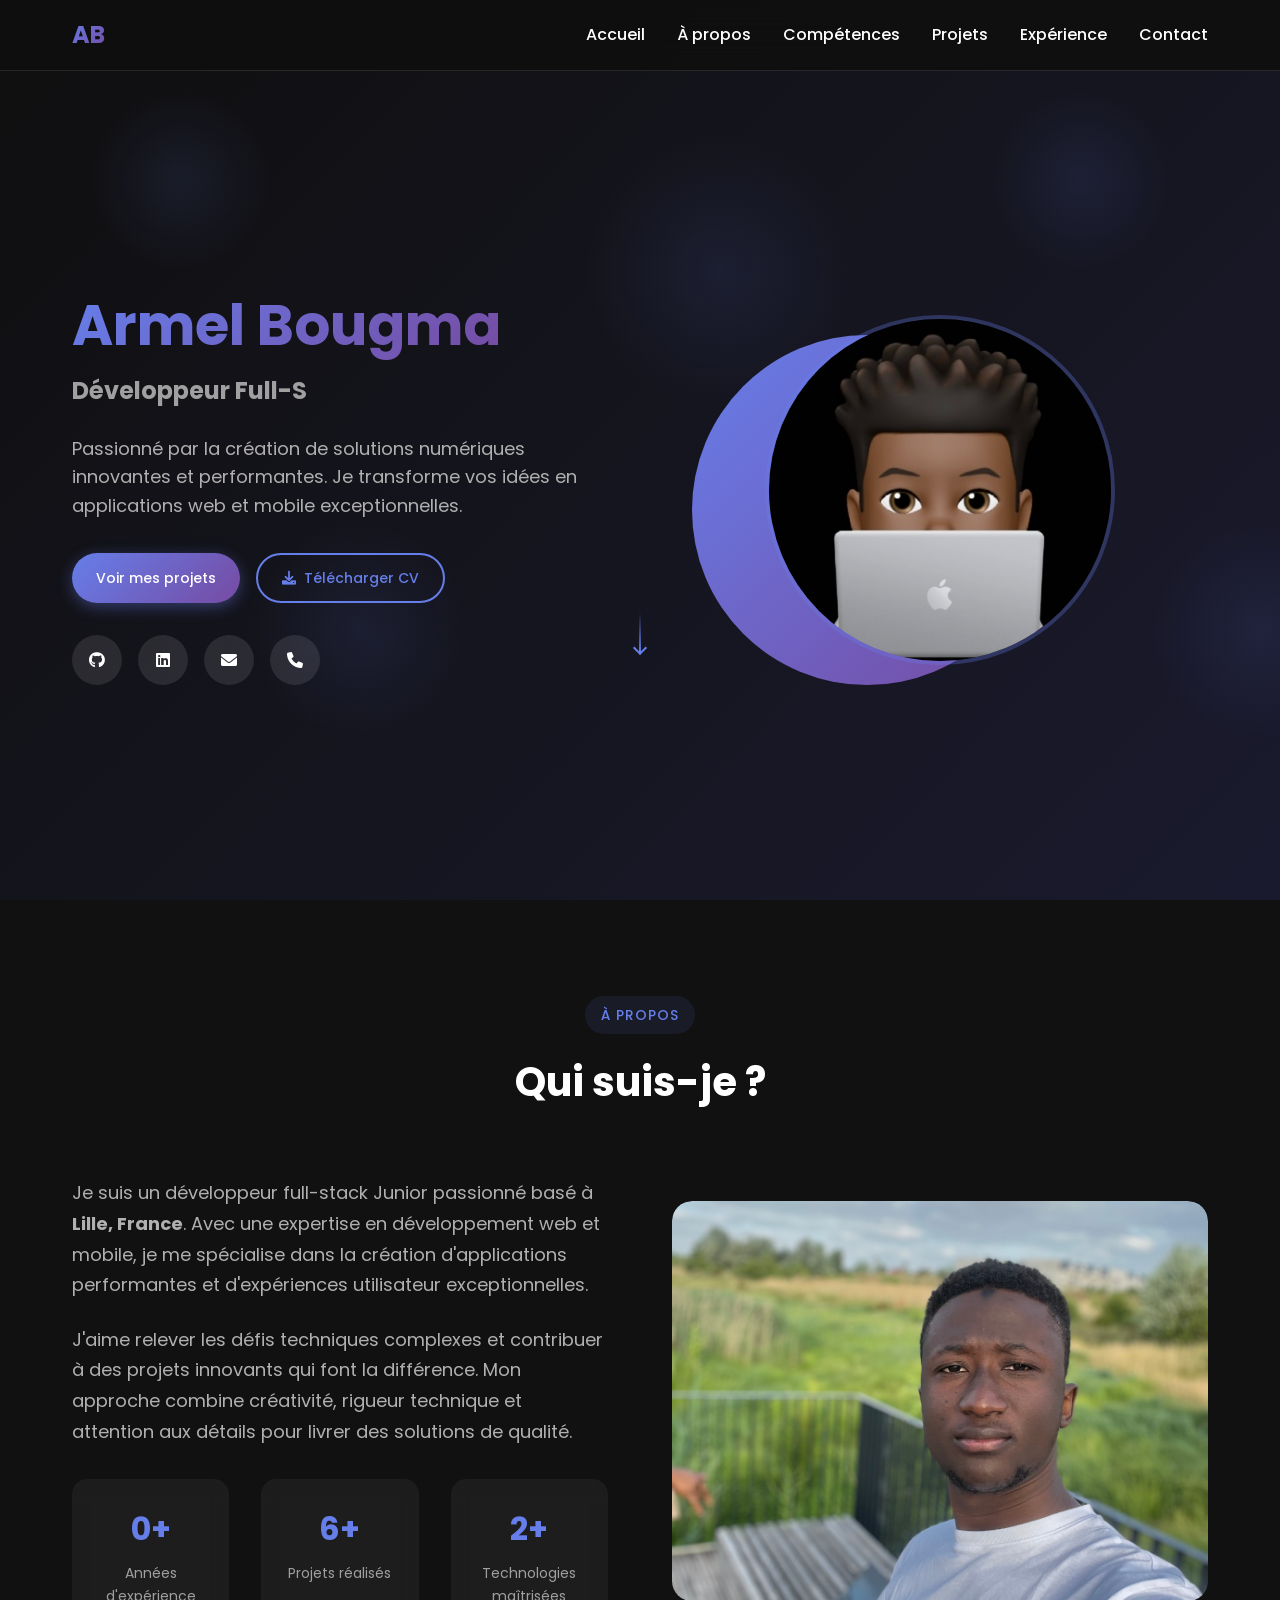
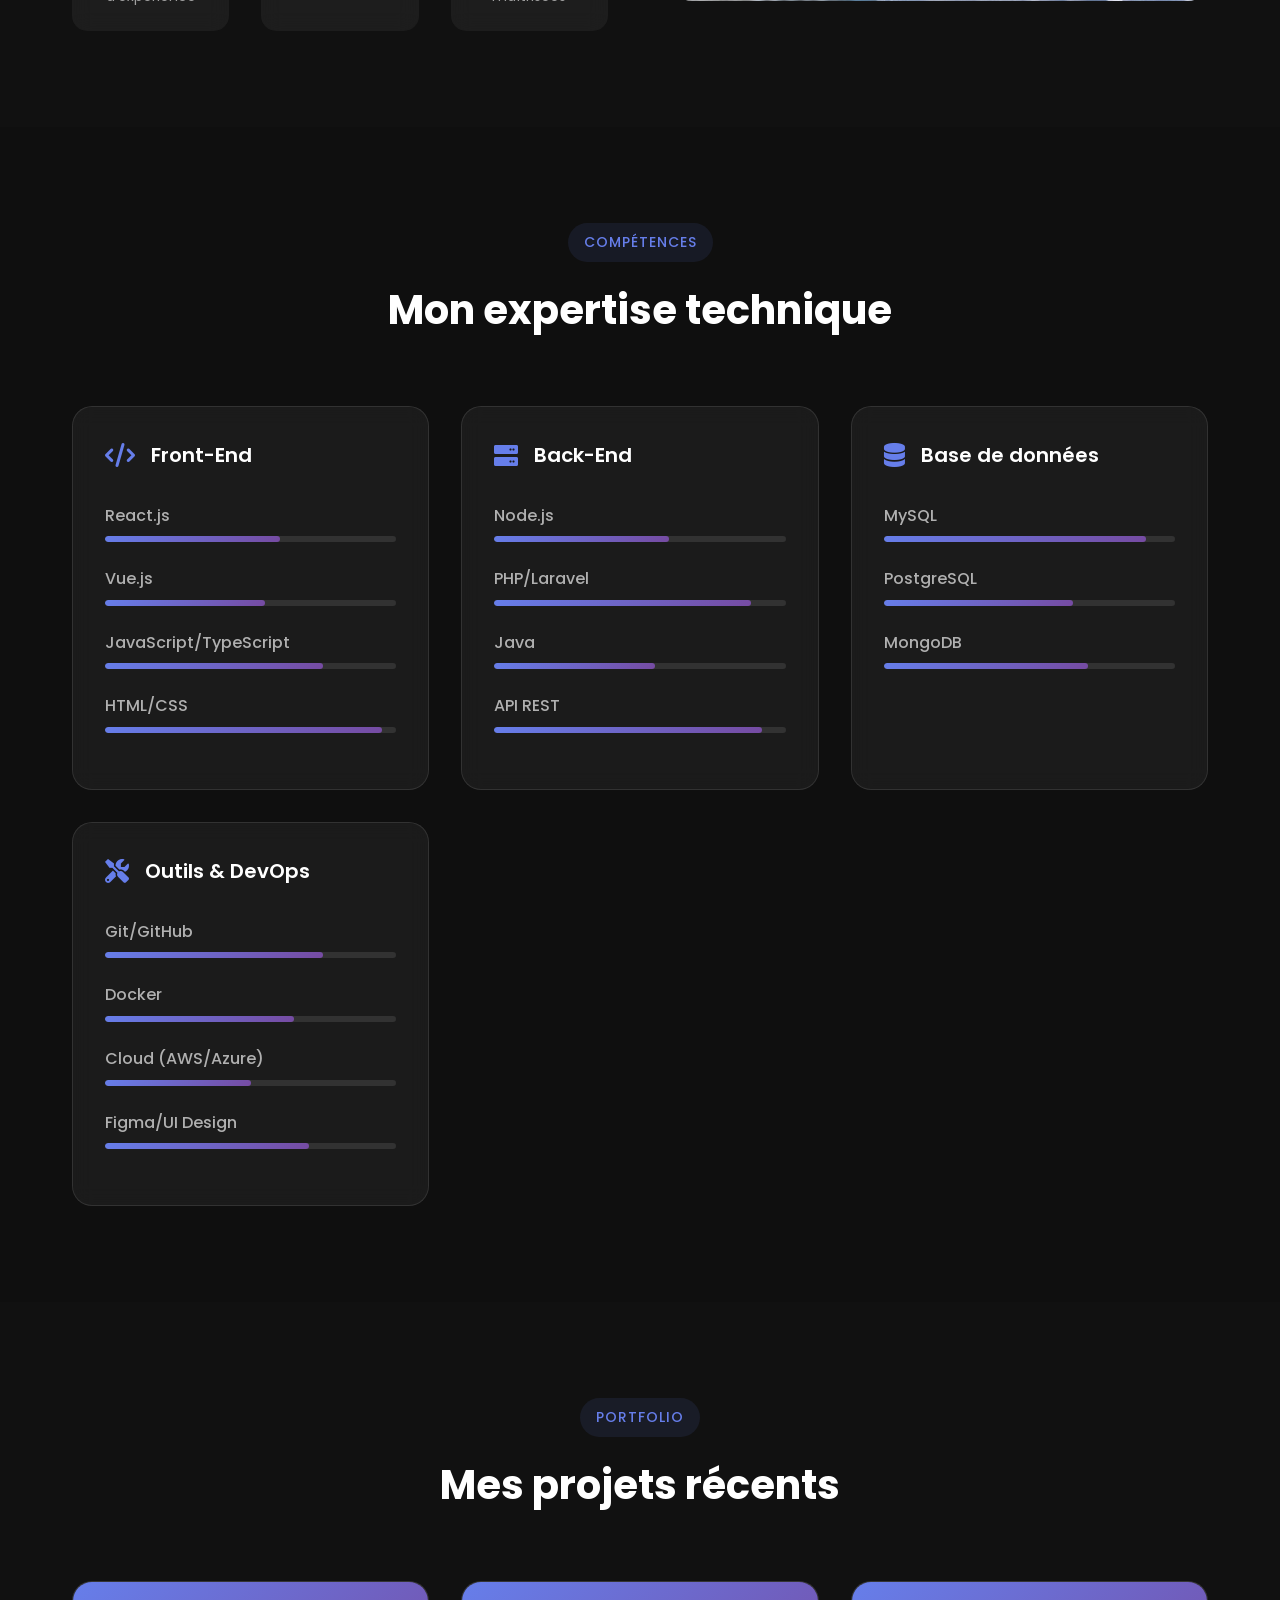
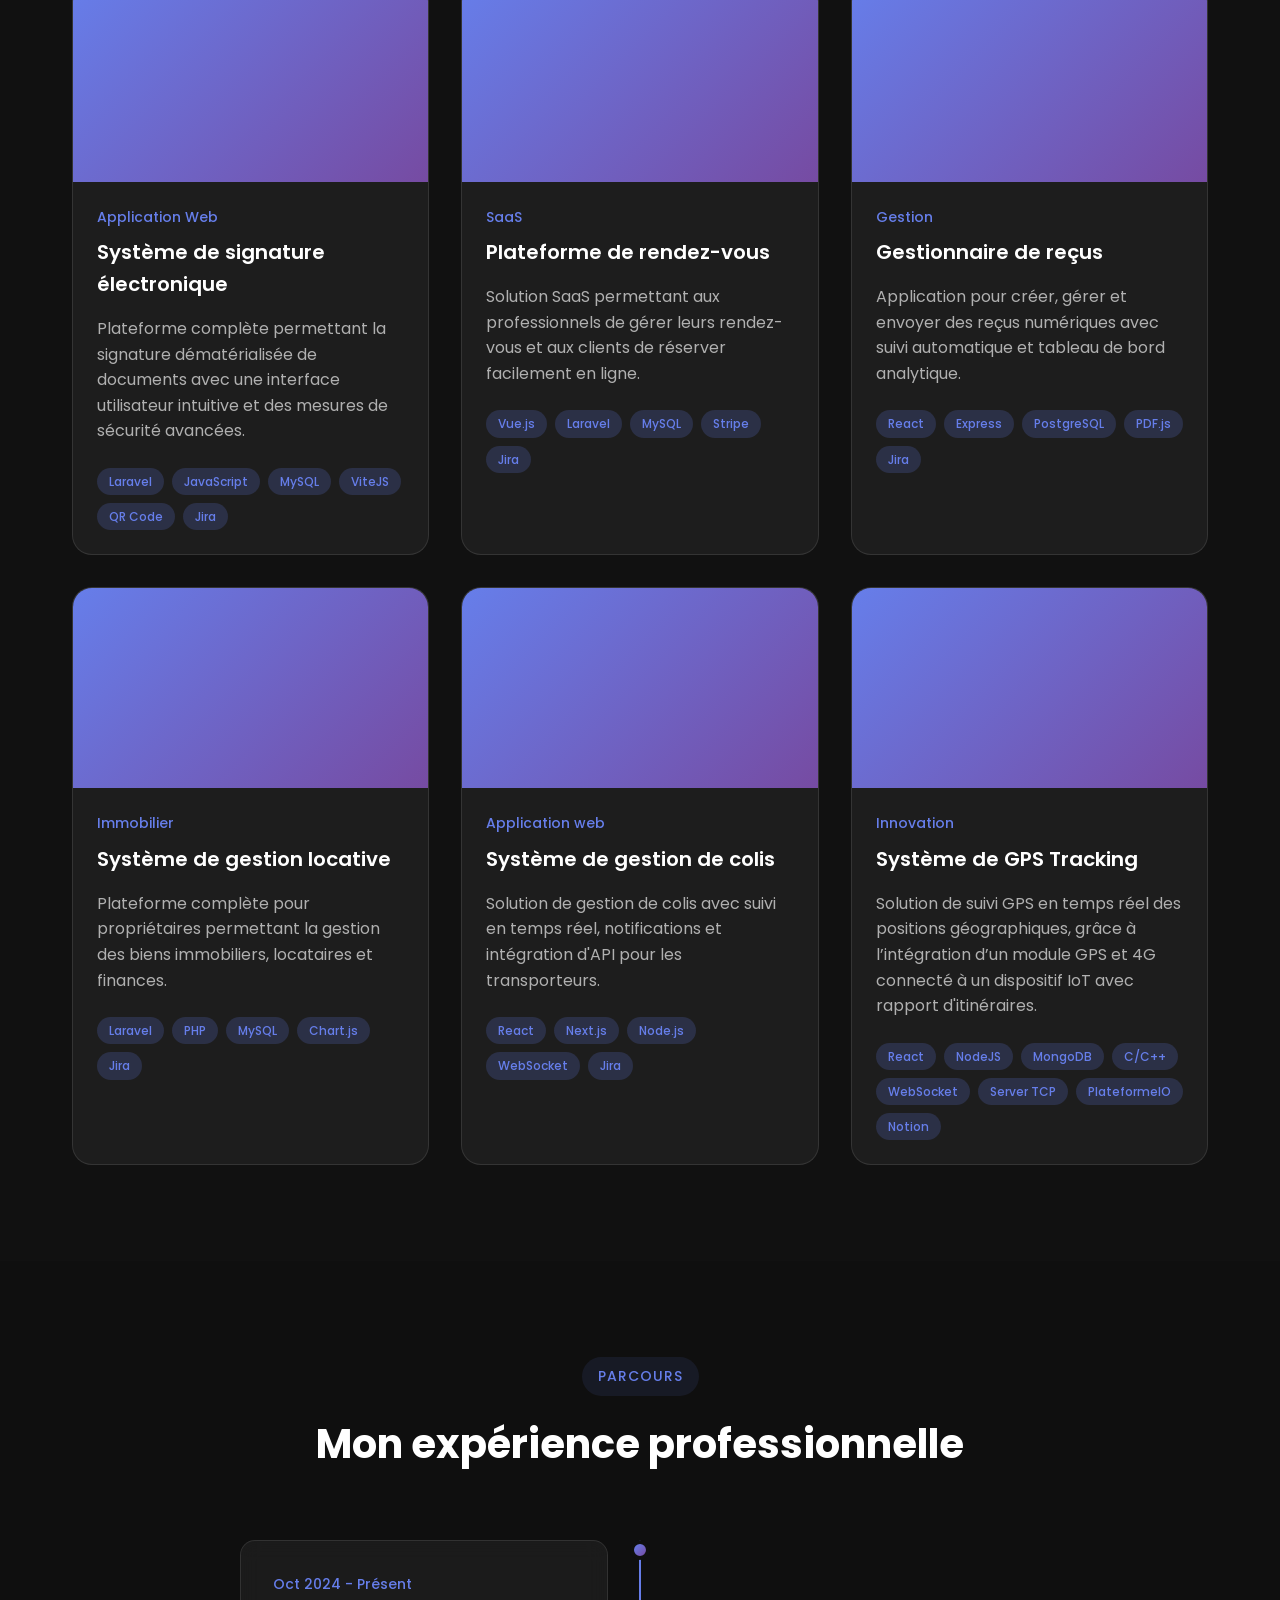
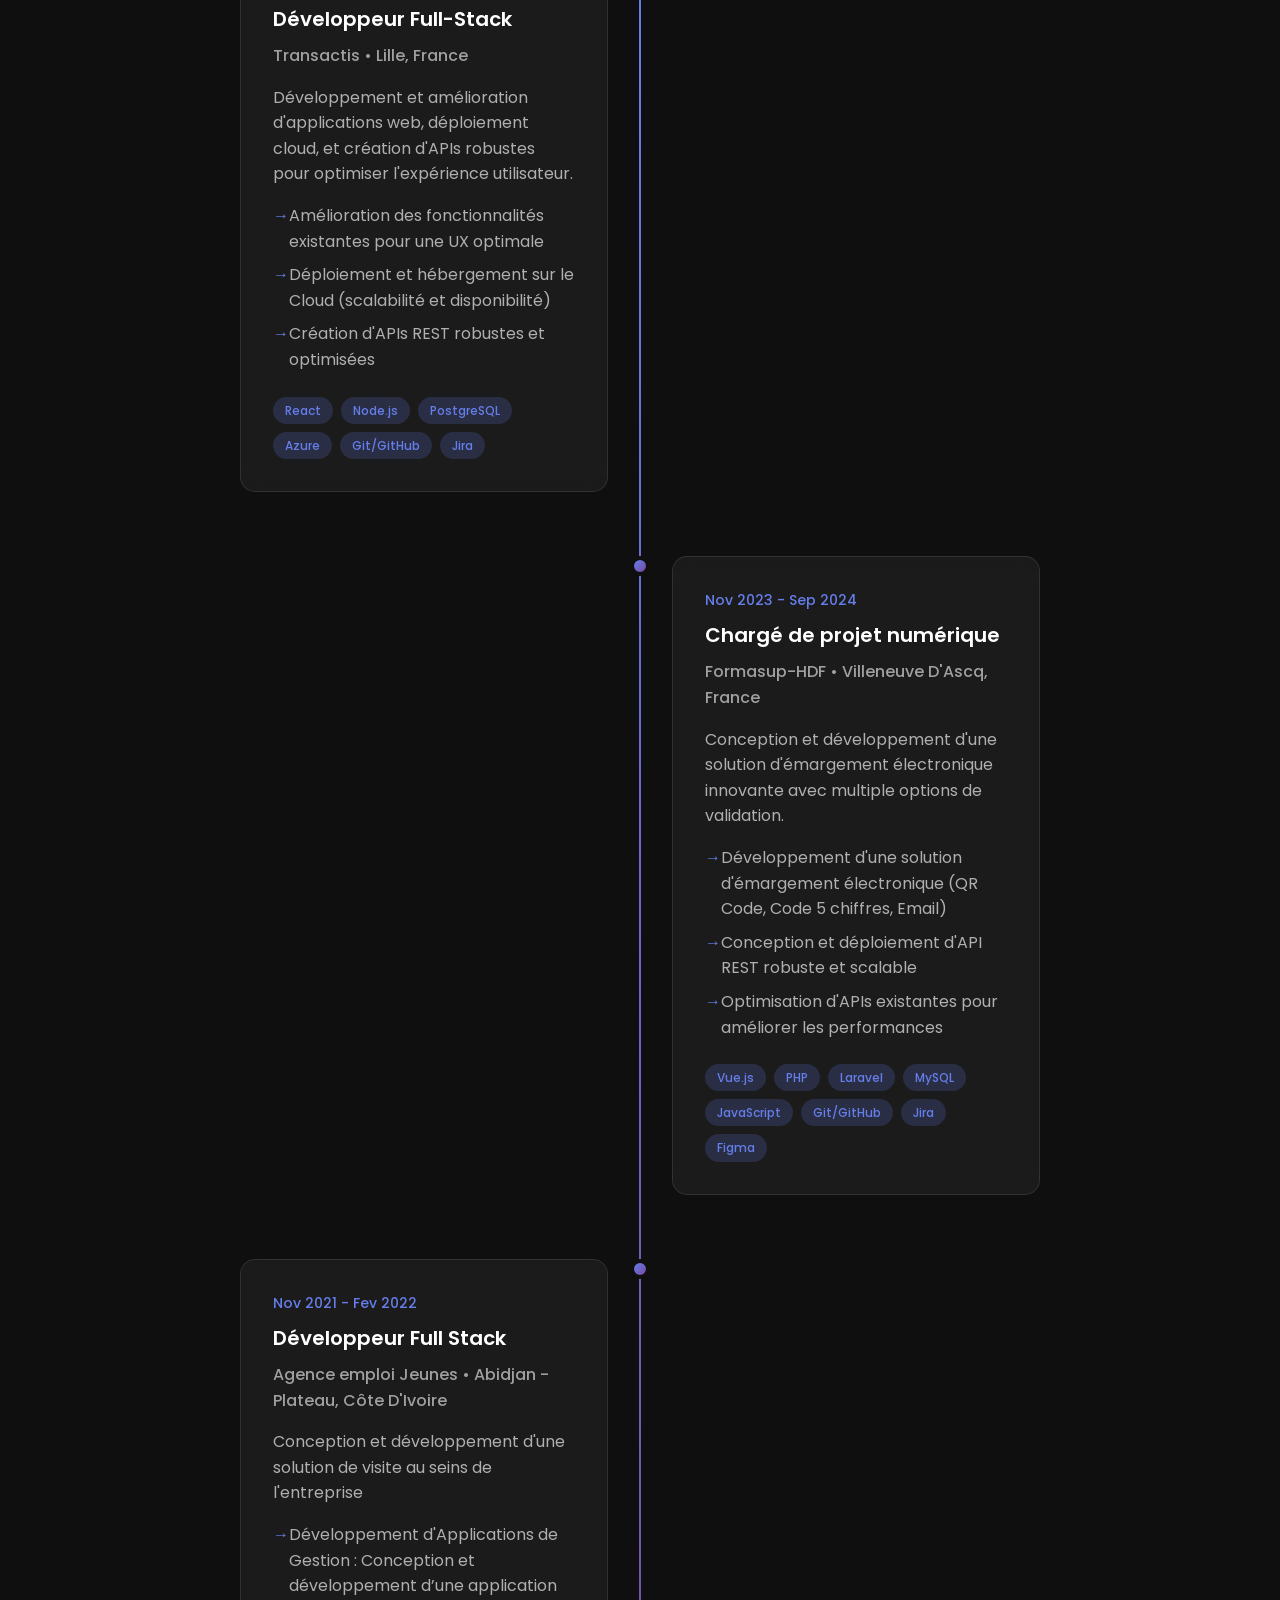
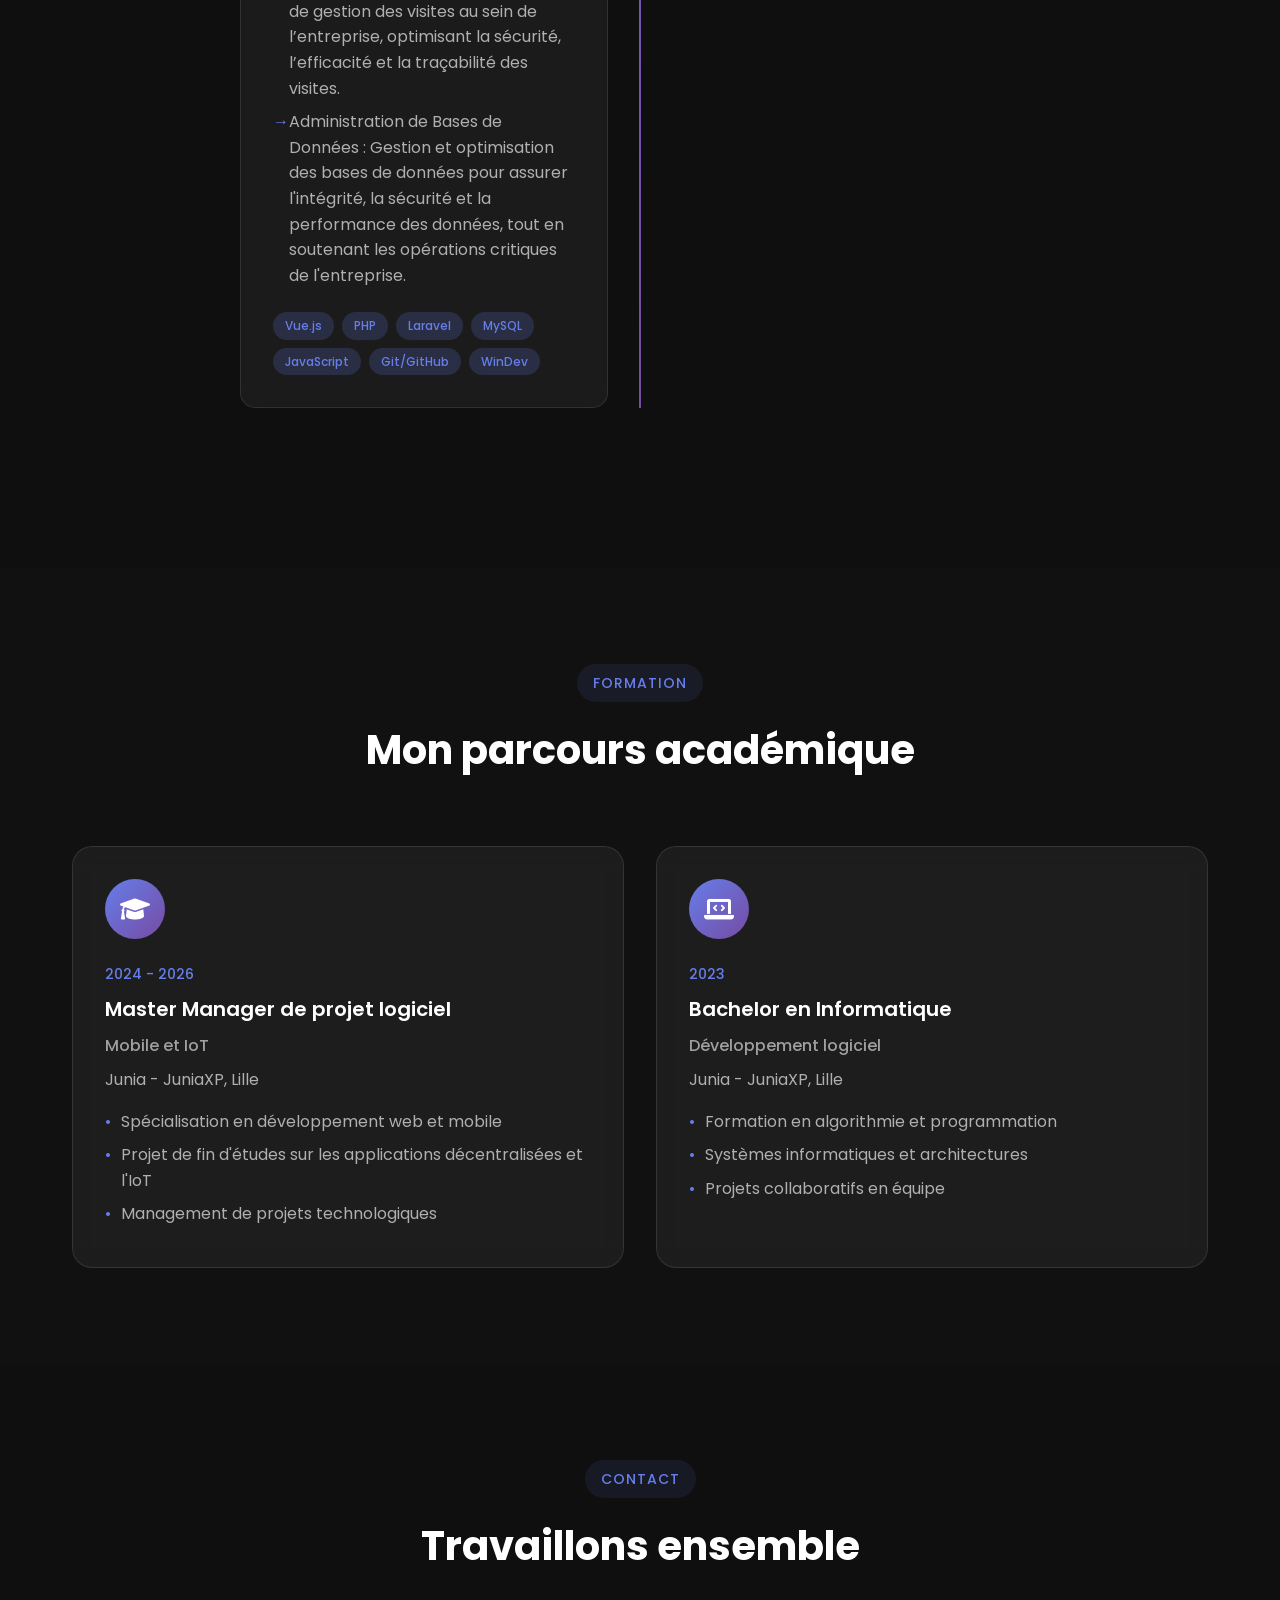
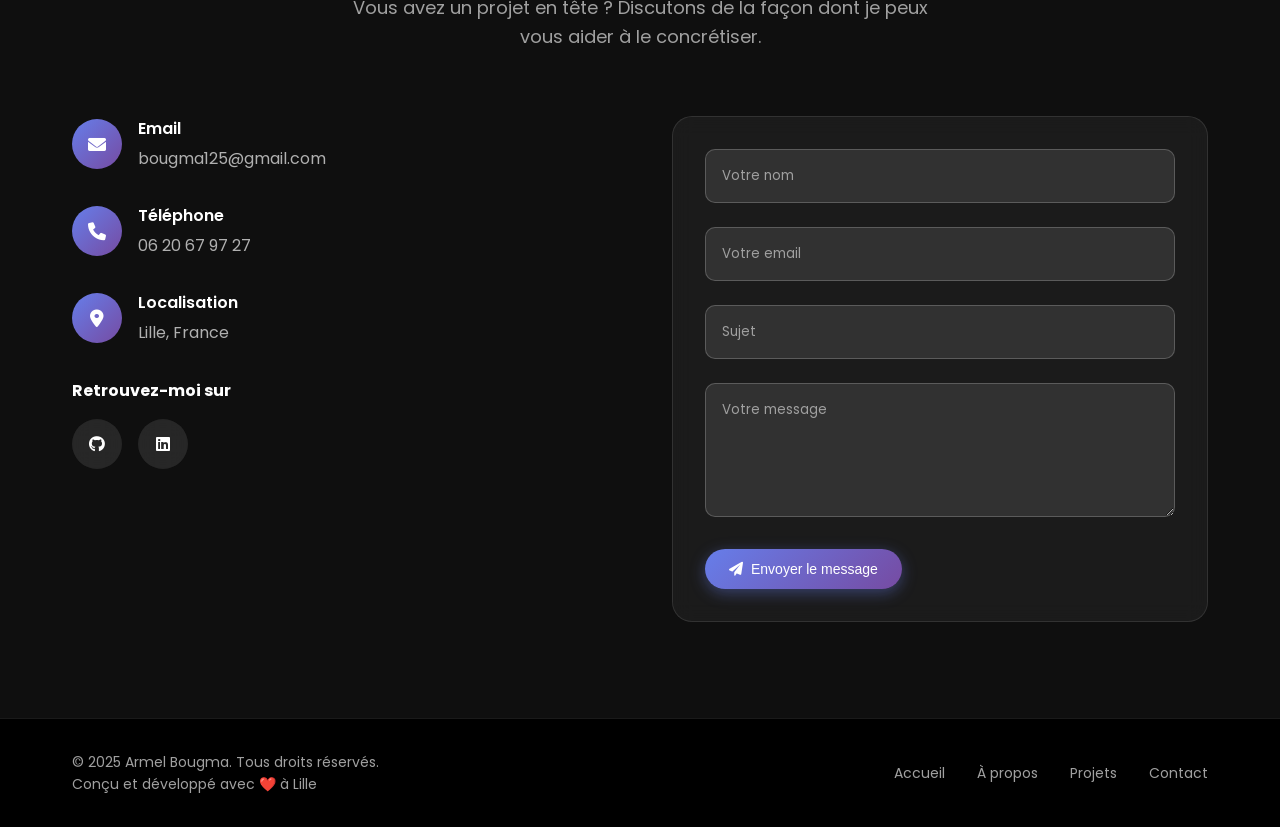
==== commit ee41ce44: "feat: mise à jour du parcours" ====
--- a/index.html
+++ b/index.html
@@ -515,6 +515,31 @@
                         </div>
                     </div>
                 </div>
+
+                <div class="timeline-item">
+                    <div class="timeline-dot"></div>
+                    <div class="timeline-content">
+                        <div class="timeline-date">Nov 2021 - Fev 2022</div>
+                        <h3>Développeur Full Stack</h3>
+                        <h4>Agence emploi Jeunes • Abidjan - Plateau, Côte D'Ivoire</h4>
+                        <p>
+                            Conception et développement d'une solution de visite au seins de l'entreprise
+                        </p>
+                        <ul class="timeline-list">
+                            <li>Développement d'Applications de Gestion : Conception et développement d’une application de gestion des visites au sein de l’entreprise, optimisant la sécurité, l’efficacité et la traçabilité des visites.</li>
+                            <li>Administration de Bases de Données : Gestion et optimisation des bases de données pour assurer l'intégrité, la sécurité et la performance des données, tout en soutenant les opérations critiques de l'entreprise.</li>
+                        </ul>
+                        <div class="timeline-tech">
+                            <span class="tech-badge">Vue.js</span>
+                            <span class="tech-badge">PHP</span>
+                            <span class="tech-badge">Laravel</span>
+                            <span class="tech-badge">MySQL</span>
+                            <span class="tech-badge">JavaScript</span>
+                            <span class="tech-badge">Git/GitHub</span>
+                            <span class="tech-badge">WinDev</span>
+                        </div>
+                    </div>
+                </div>
             </div>
         </div>
     </section>
--- a/style.css
+++ b/style.css
@@ -196,6 +196,7 @@
     background: linear-gradient(135deg, #0f0f0f 0%, #1a1a2e 100%);
     position: relative;
     overflow: hidden;
+    padding-top: 80px; /* Espace pour la navbar fixe */
 }
 
 .hero::before {
@@ -1002,14 +1003,61 @@
         display: flex;
     }
 
+    /* Hero Section Mobile Fixes */
+    .hero {
+        min-height: 100vh;
+        padding: 2rem 0;
+    }
+
     .hero-content {
         grid-template-columns: 1fr;
         text-align: center;
         gap: 2rem;
+        padding-top: 100px; /* Space for fixed navbar */
     }
 
     .hero-title {
-        font-size: 2.5rem;
+        font-size: 2.5rem !important;
+        line-height: 1.2;
+        margin-bottom: 1rem;
+    }
+
+    .hero-subtitle {
+        font-size: 1.2rem;
+        margin-bottom: 1rem;
+    }
+
+    .hero-description {
+        font-size: 1rem;
+        margin-bottom: 1.5rem;
+        padding: 0 1rem;
+    }
+
+    .hero-buttons {
+        flex-direction: column;
+        gap: 1rem;
+        margin-bottom: 2rem;
+    }
+
+    .btn {
+        width: 100%;
+        max-width: 250px;
+        margin: 0 auto;
+    }
+
+    .profile-image {
+        width: 250px !important;
+        height: 250px !important;
+    }
+
+    .image-backdrop {
+        width: 250px !important;
+        height: 250px !important;
+    }
+
+    .social-links {
+        justify-content: center;
+        margin-top: 1rem;
     }
 
     .about-content {
@@ -1084,3 +1132,32 @@
         padding: 0 1rem;
     }
 }
+
+/* Additional mobile optimizations for very small screens */
+@media (max-width: 480px) {
+    .hero-title {
+        font-size: 2rem !important;
+    }
+    
+    .hero-subtitle {
+        font-size: 1.1rem;
+    }
+    
+    .profile-image {
+        width: 200px !important;
+        height: 200px !important;
+    }
+    
+    .image-backdrop {
+        width: 200px !important;
+        height: 200px !important;
+    }
+    
+    .section-title {
+        font-size: 1.8rem;
+    }
+    
+    .nav-container {
+        padding: 0 1rem;
+    }
+}
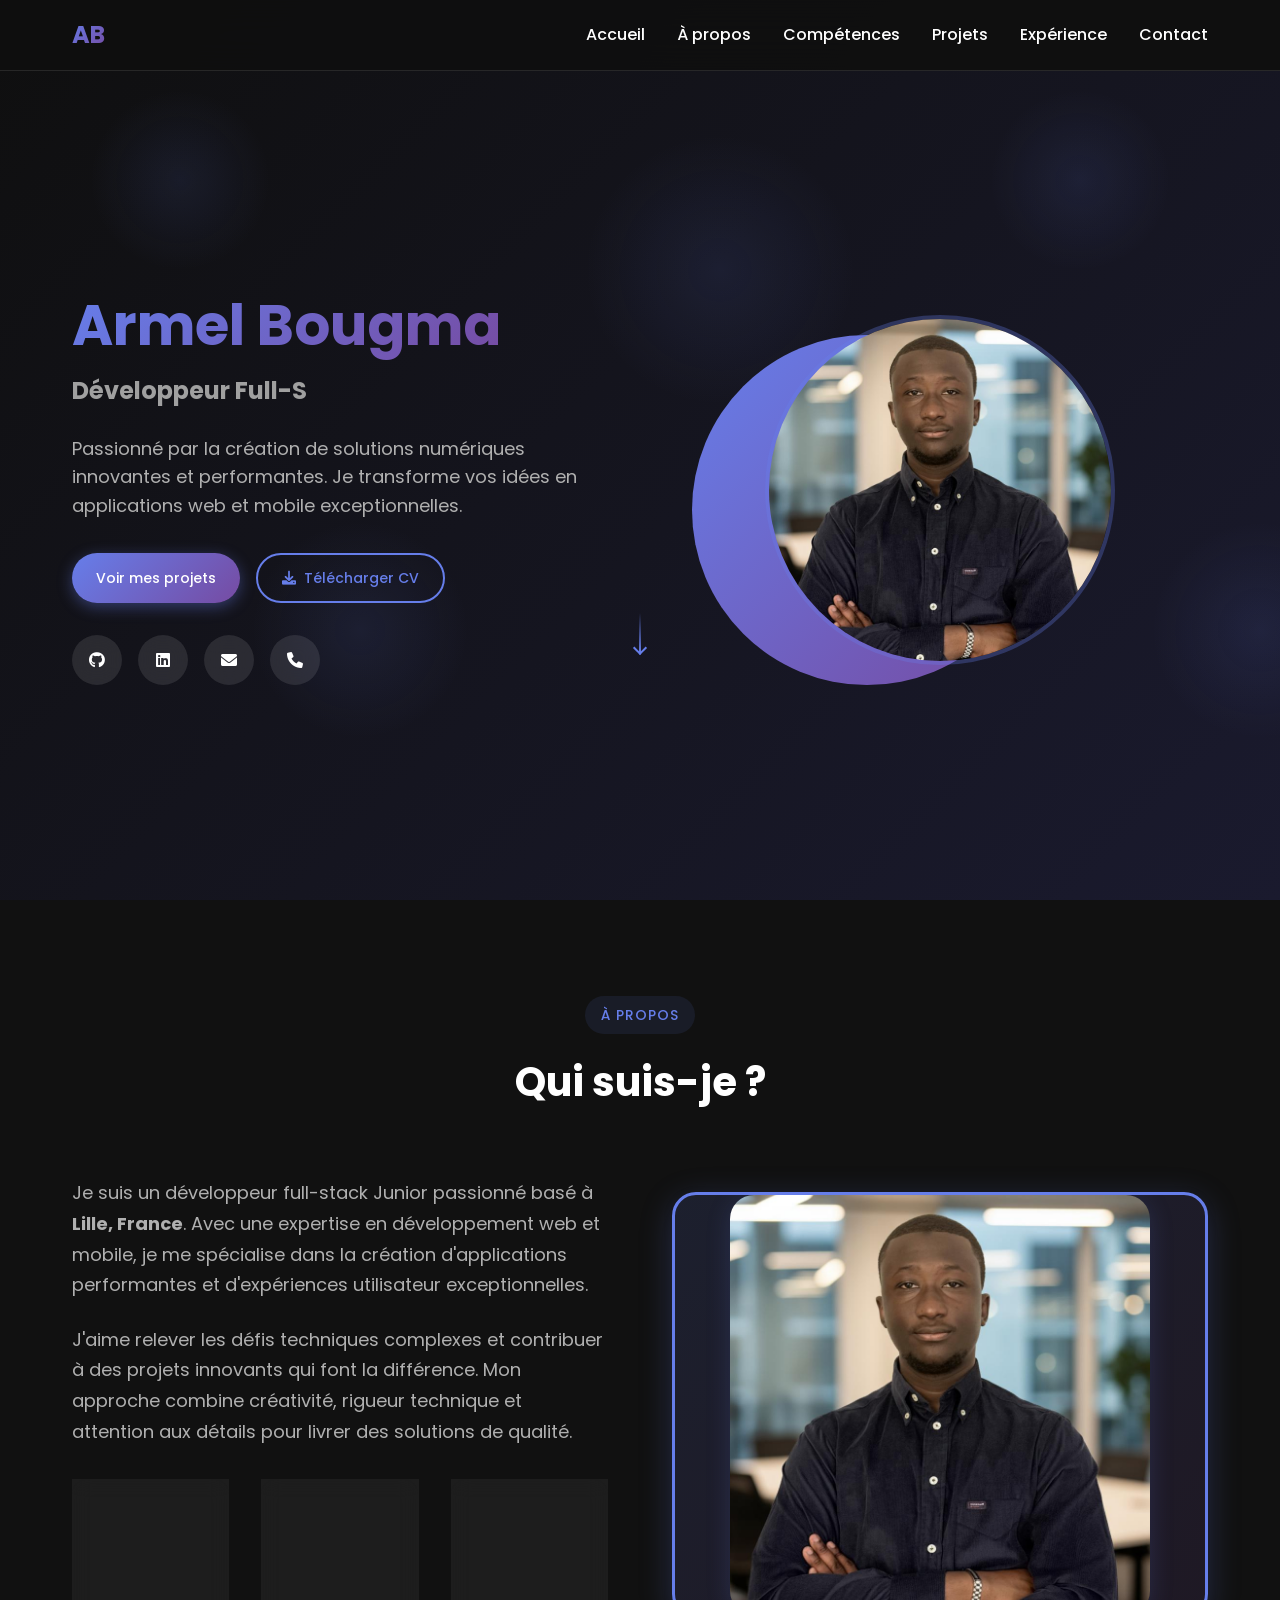
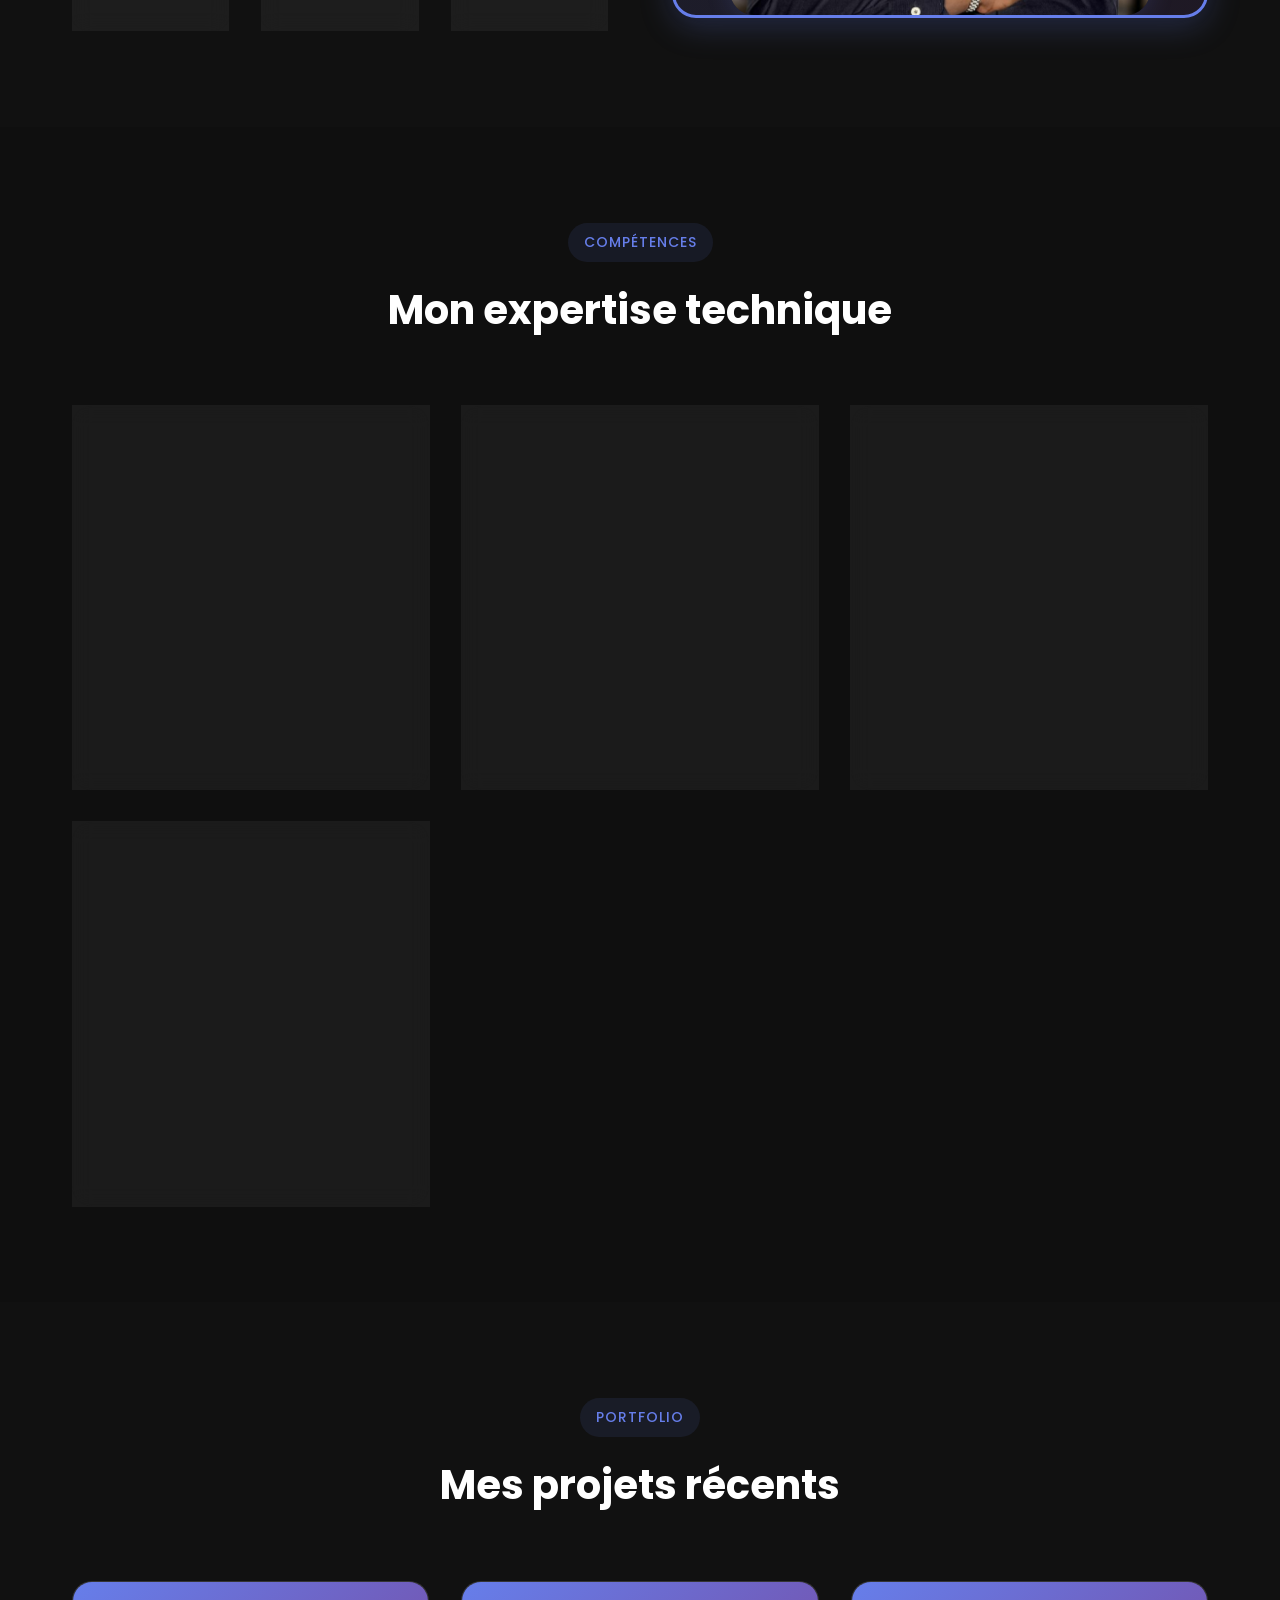
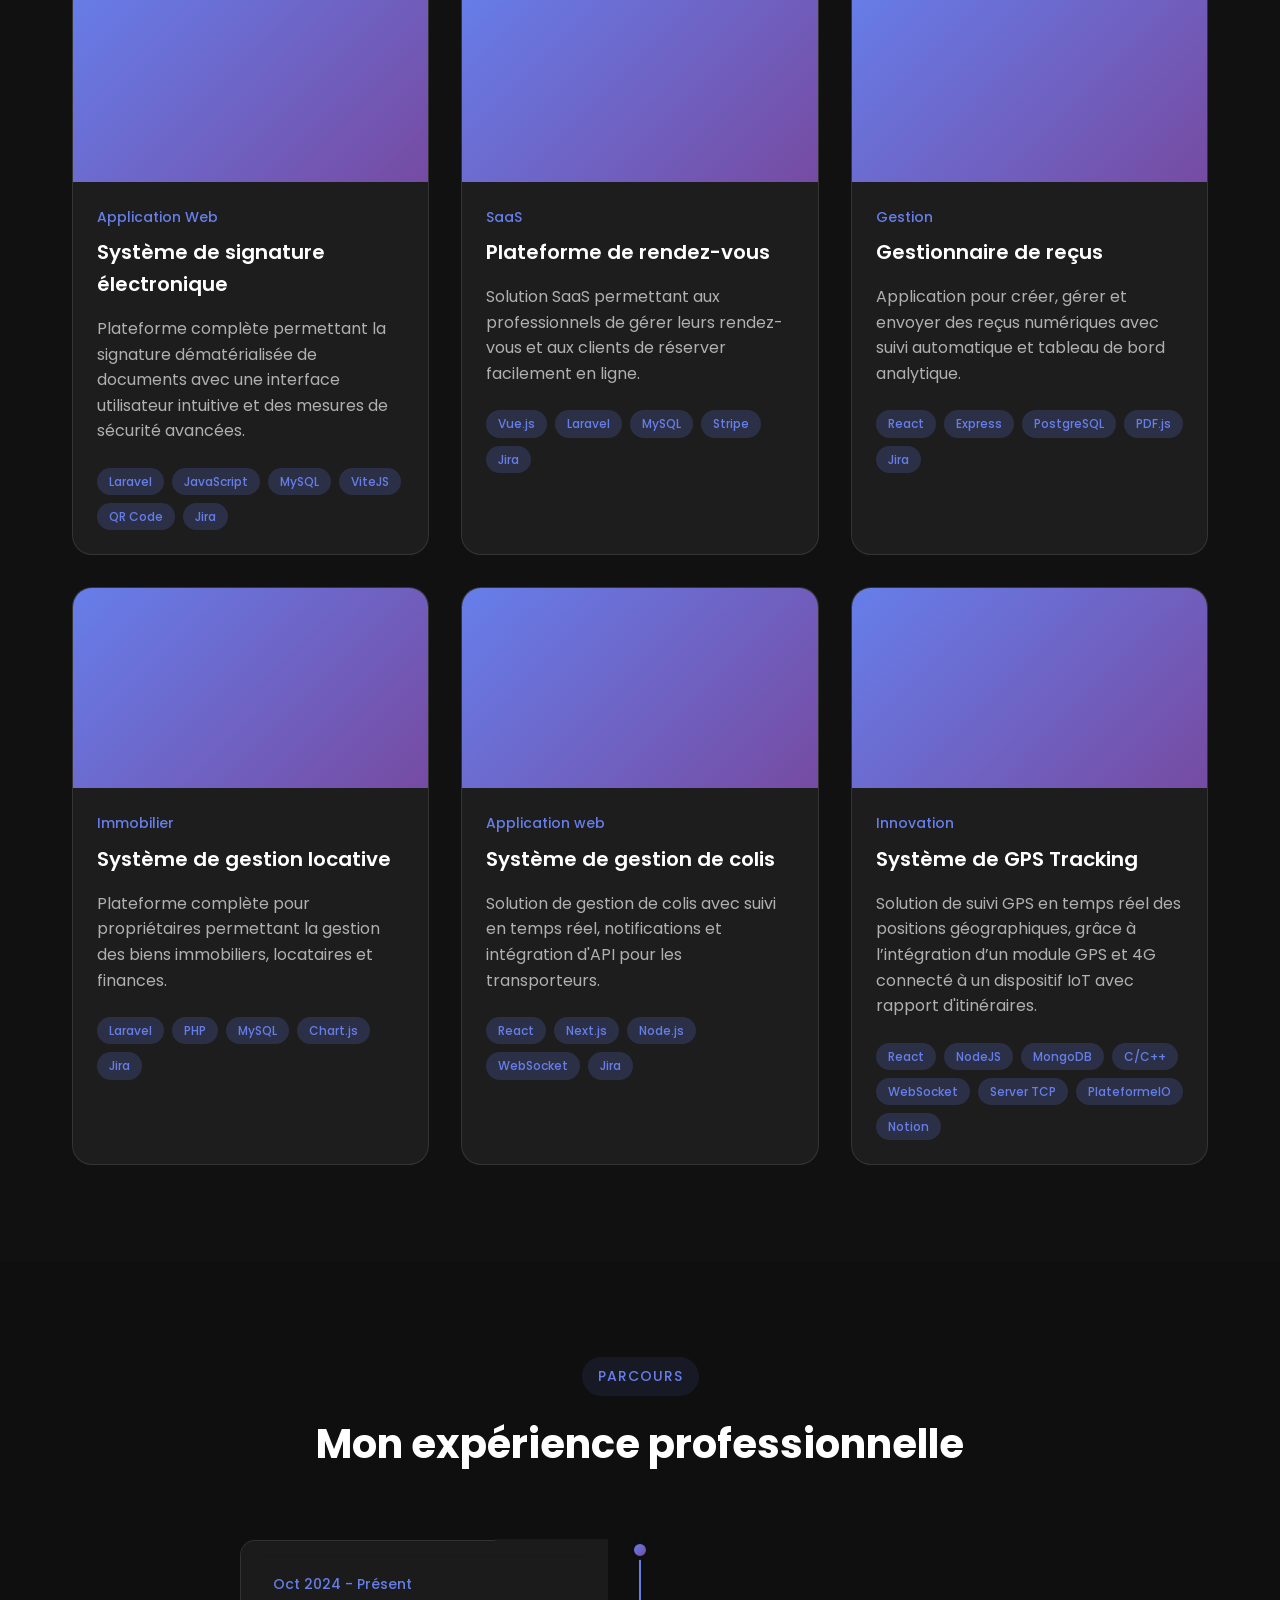
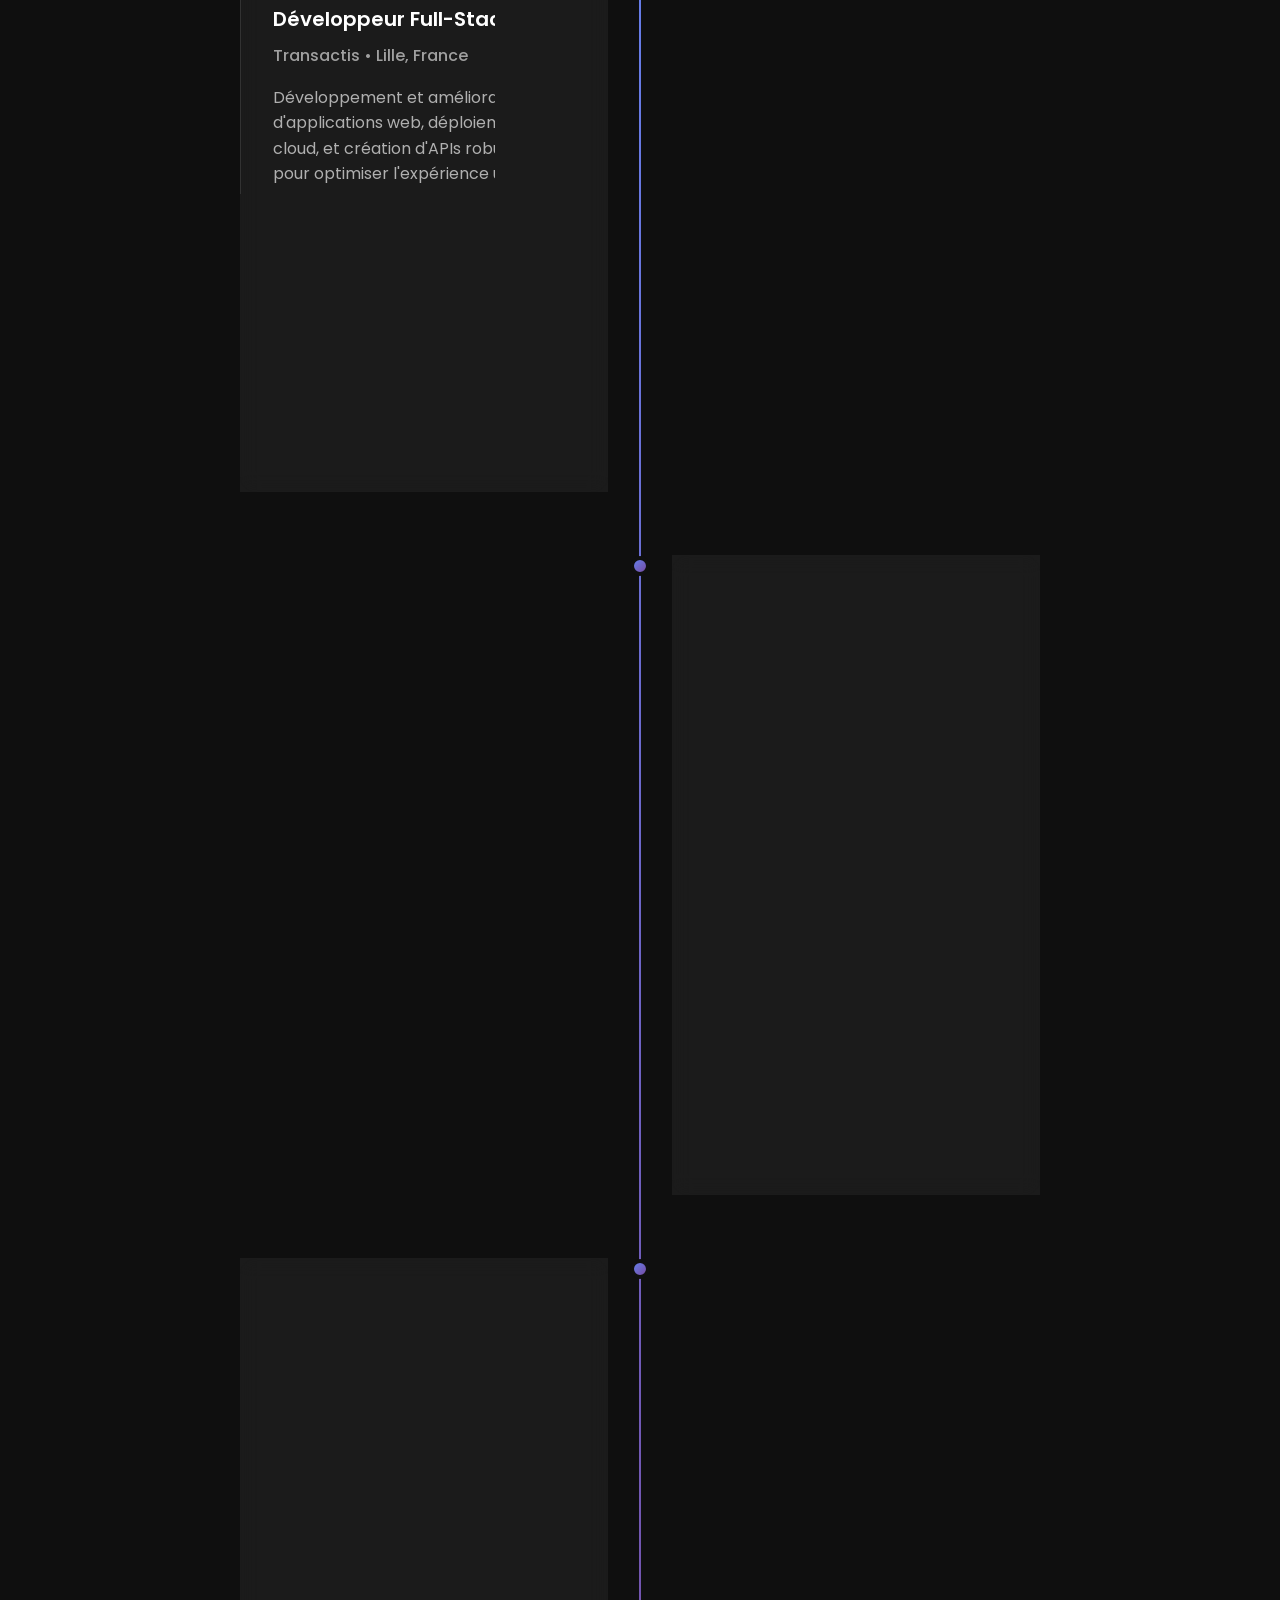
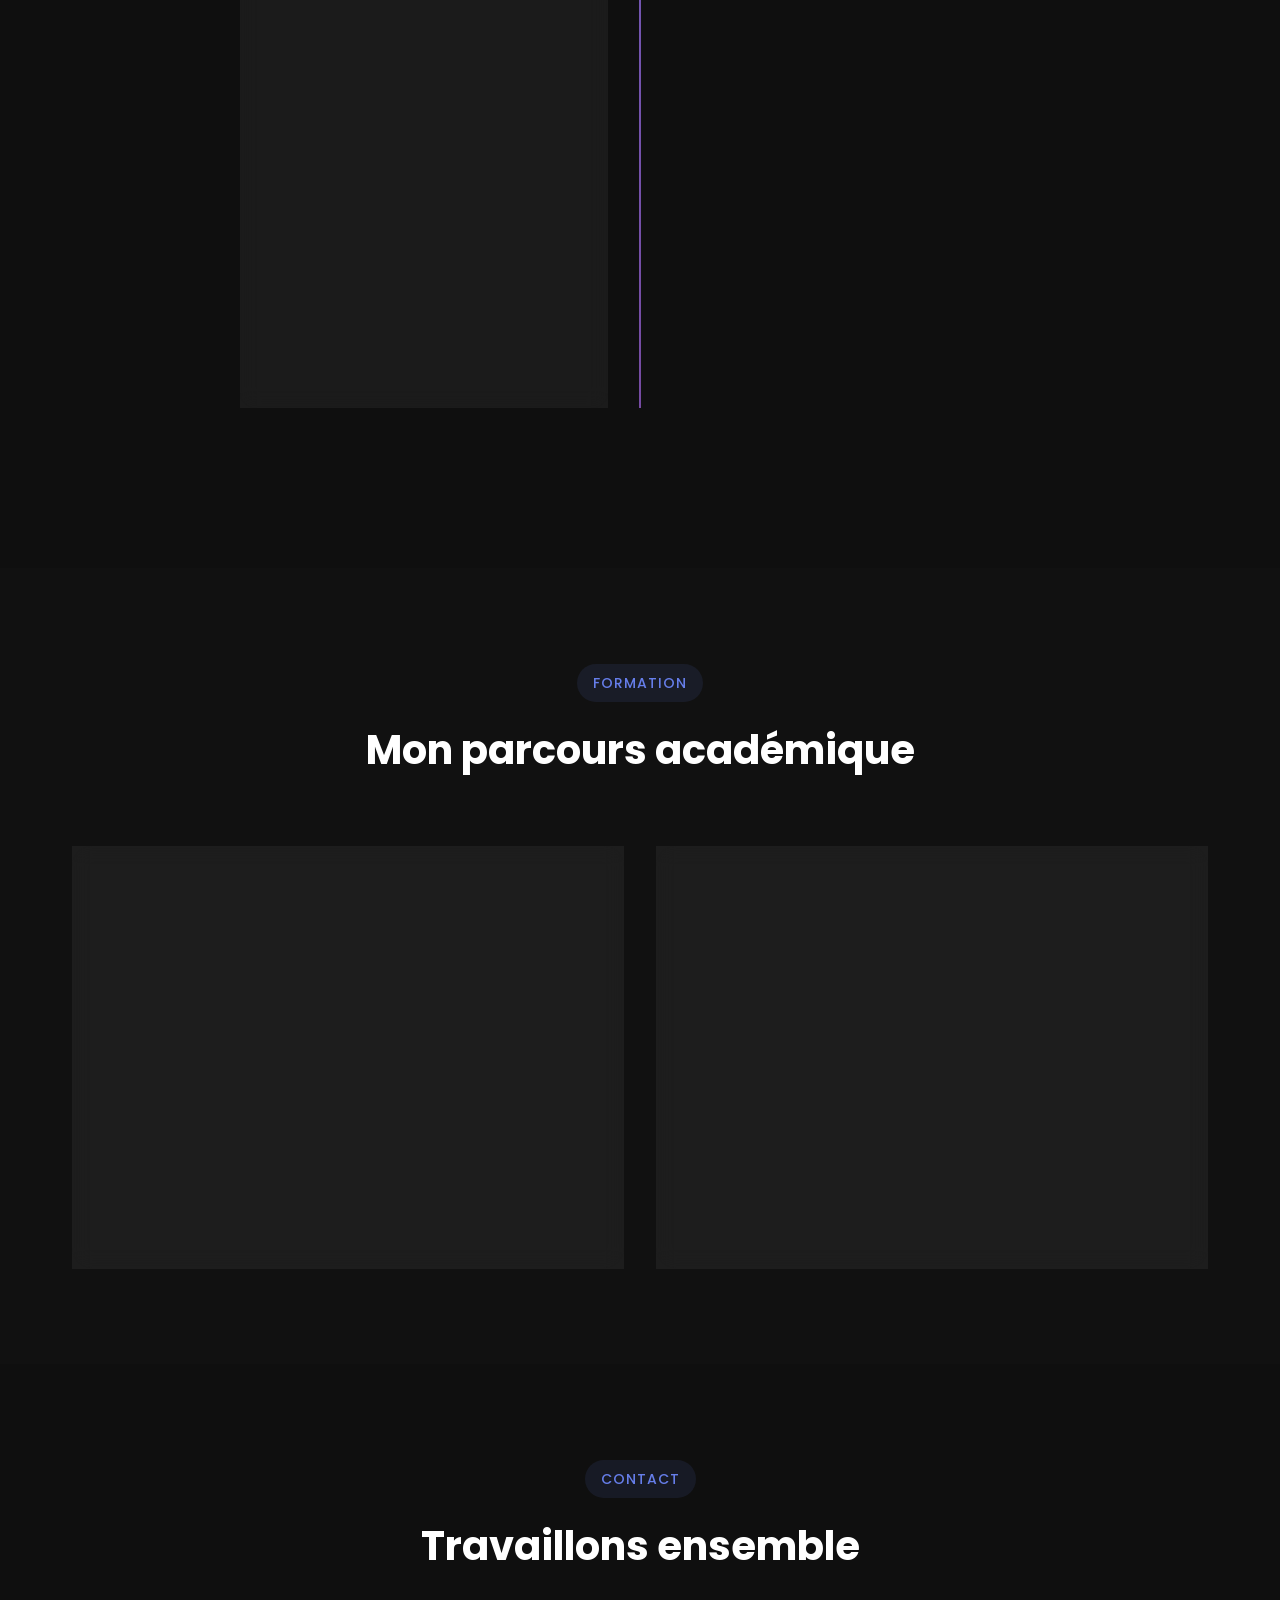
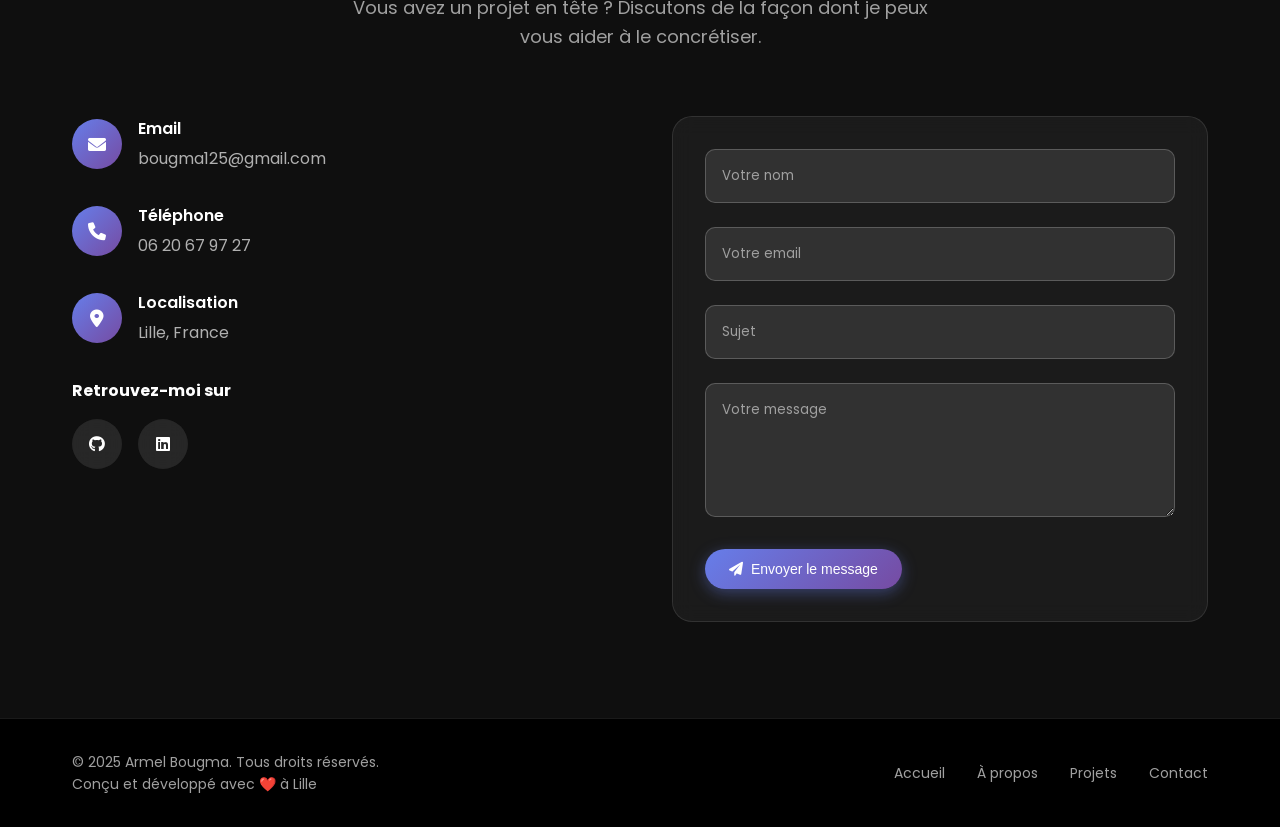
==== commit 53c7d719: "fix(portfolio): Maj" ====
--- a/index.html
+++ b/index.html
@@ -69,7 +69,7 @@
                 </div>
                 <div class="hero-image">
                     <div class="image-container">
-                        <img src="IMG_0556.jpg" alt="Armel Bougma" class="profile-image">
+                        <img src="ImgP.jpg" alt="Armel Bougma" class="profile-image">
                         <div class="image-backdrop"></div>
                     </div>
                 </div>
@@ -116,7 +116,7 @@
                 </div>
                 <div class="about-image">
                     <div class="about-img-container">
-                        <img src="IMG_7670.jpeg" alt="Armel au travail" class="about-img">
+                        <img src="ImgP.jpg" alt="Armel au travail" class="about-img">
                     </div>
                 </div>
             </div>
@@ -363,7 +363,7 @@
                     <div class="project-image">
                         <div class="project-overlay">
                             <div class="project-links">
-                                <a href="#" class="project-link" aria-label="Voir le projet">
+                                <a href="https://gestilok.com/" class="project-link" aria-label="Voir le projet">
                                     <i class="fas fa-external-link-alt"></i>
                                 </a>
                                 <a href="https://github.com/abougma/GestLocative" class="project-link" aria-label="Code source">
--- a/style.css
+++ b/style.css
@@ -380,17 +380,31 @@
     font-size: 0.875rem;
 }
 
+
 .about-img-container {
     position: relative;
-    border-radius: 20px;
+    border-radius: 24px;
     overflow: hidden;
-}
+    box-shadow: 0 8px 32px rgba(102,126,234,0.25), 0 2px 8px rgba(0,0,0,0.18);
+    border: 3px solid #667eea;
+    background: linear-gradient(135deg, #667eea22 0%, #764ba222 100%);
+}
+
 
 .about-img {
     width: 100%;
-    height: 400px;
+    max-width: 420px;
+    height: 420px;
     object-fit: cover;
-    border-radius: 20px;
+    border-radius: 24px;
+    box-shadow: 0 4px 24px rgba(102,126,234,0.18);
+    transition: transform 0.3s cubic-bezier(.4,2,.3,1), box-shadow 0.3s;
+    display: block;
+    margin: 0 auto;
+}
+.about-img:hover {
+    transform: scale(1.04) rotate(-1deg);
+    box-shadow: 0 12px 40px rgba(102,126,234,0.32);
 }
 
 /* ==================================
@@ -1060,9 +1074,21 @@
         margin-top: 1rem;
     }
 
+
     .about-content {
         grid-template-columns: 1fr;
         gap: 2rem;
+    }
+
+    .about-img {
+        max-width: 90vw;
+        height: 220px;
+        border-radius: 18px;
+    }
+
+    .about-img-container {
+        border-radius: 18px;
+        border-width: 2px;
     }
 
     .about-stats {
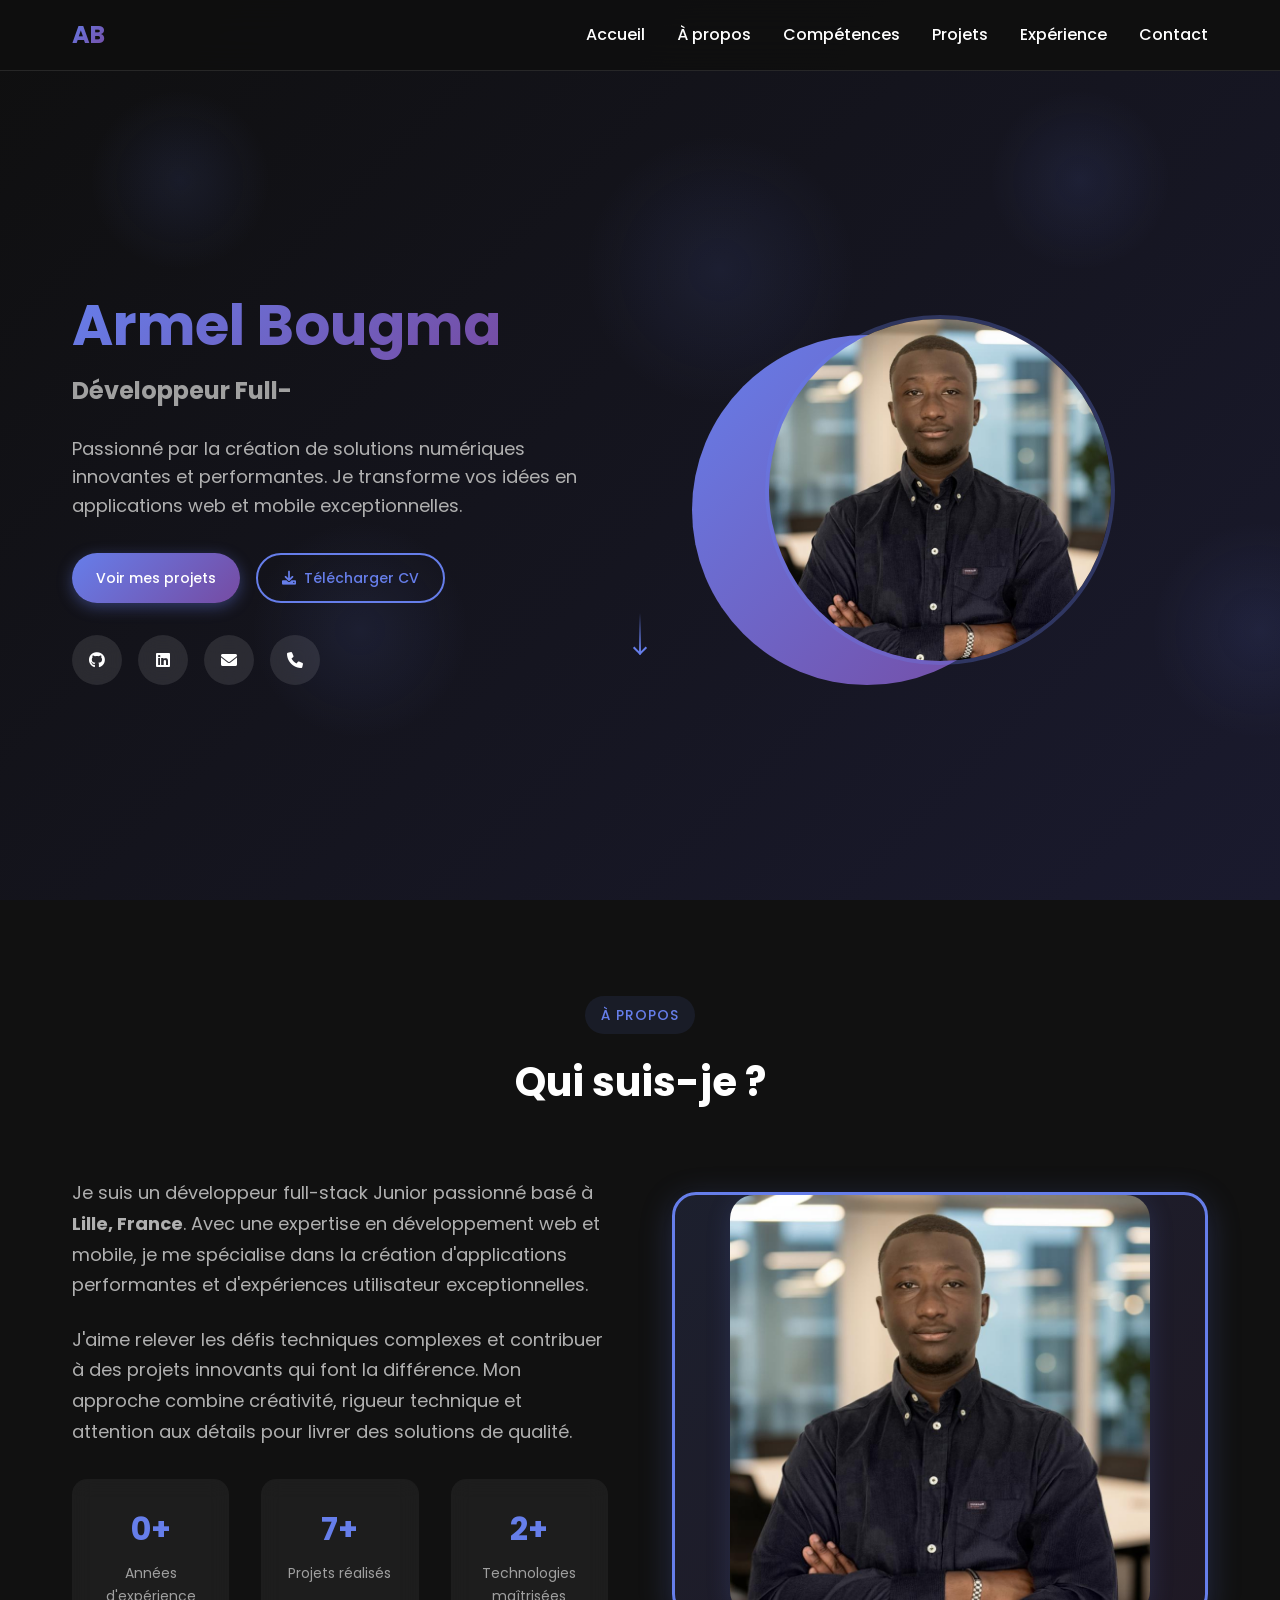
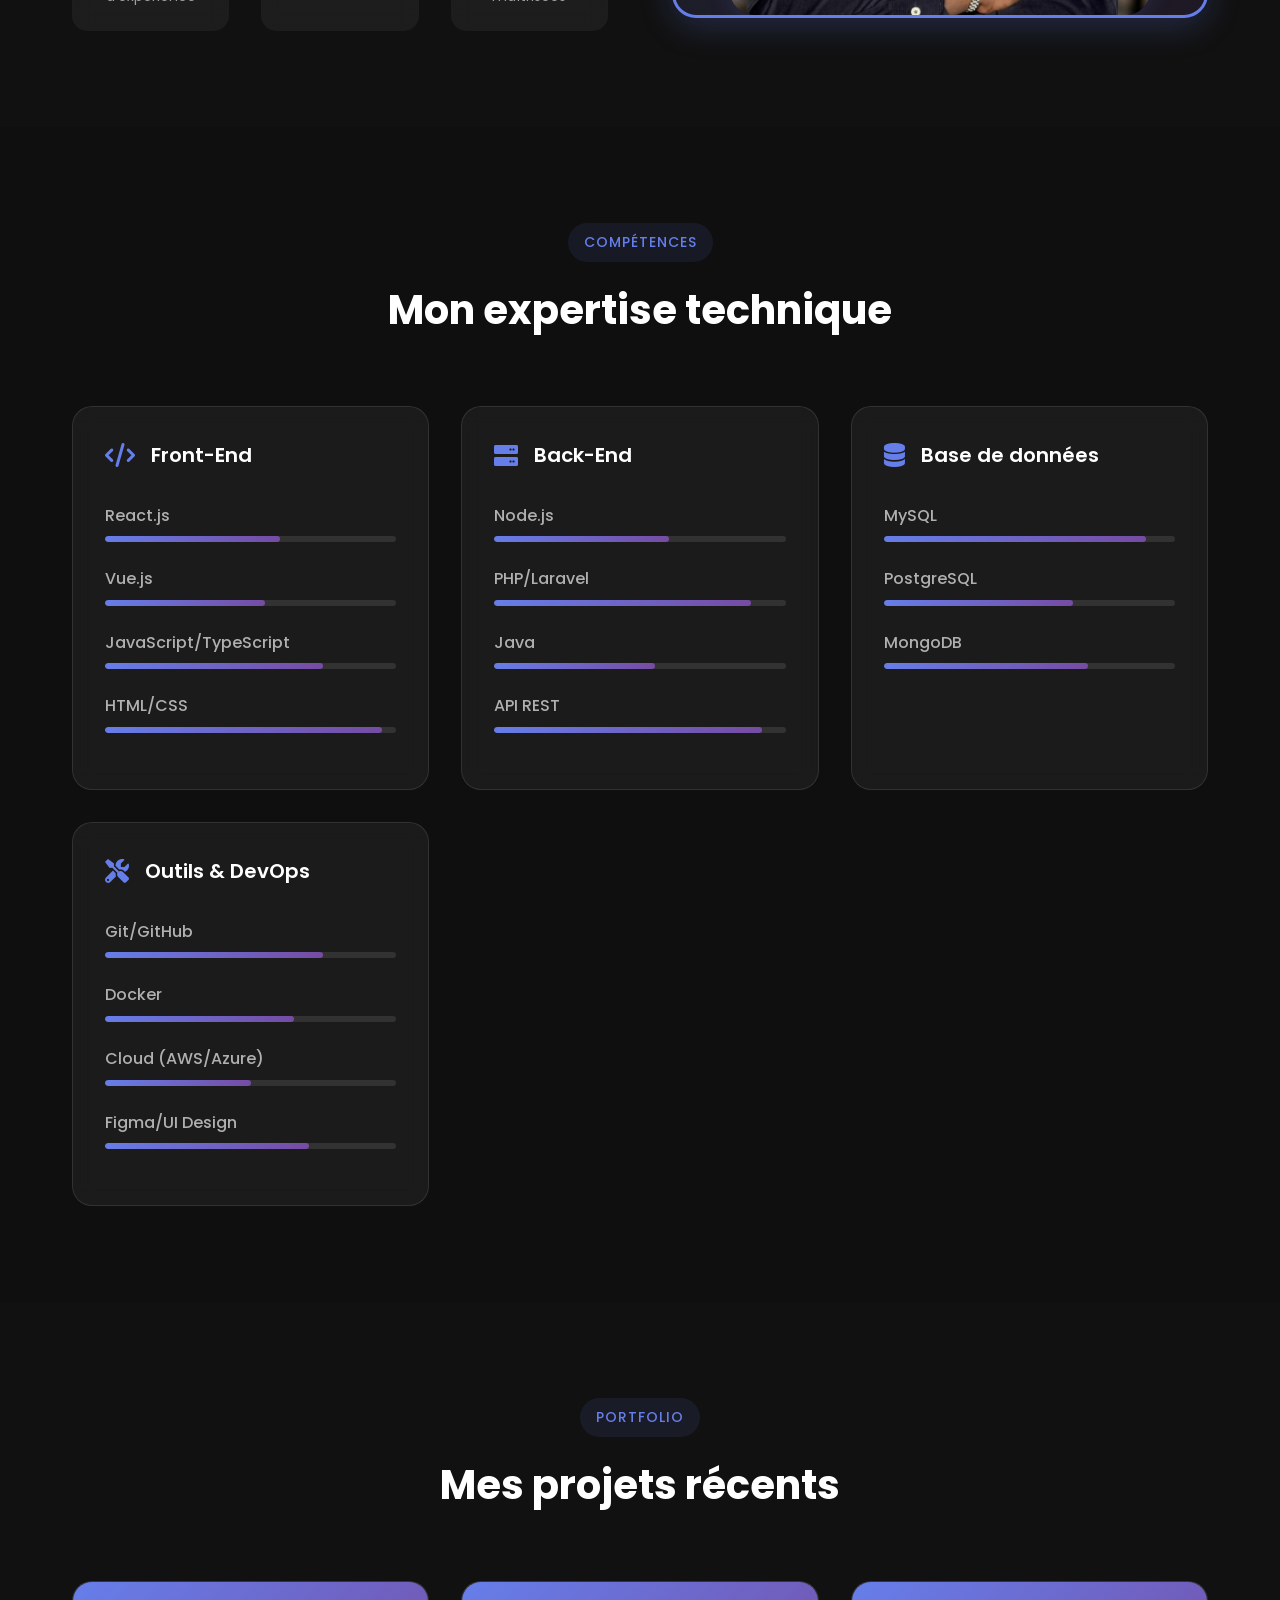
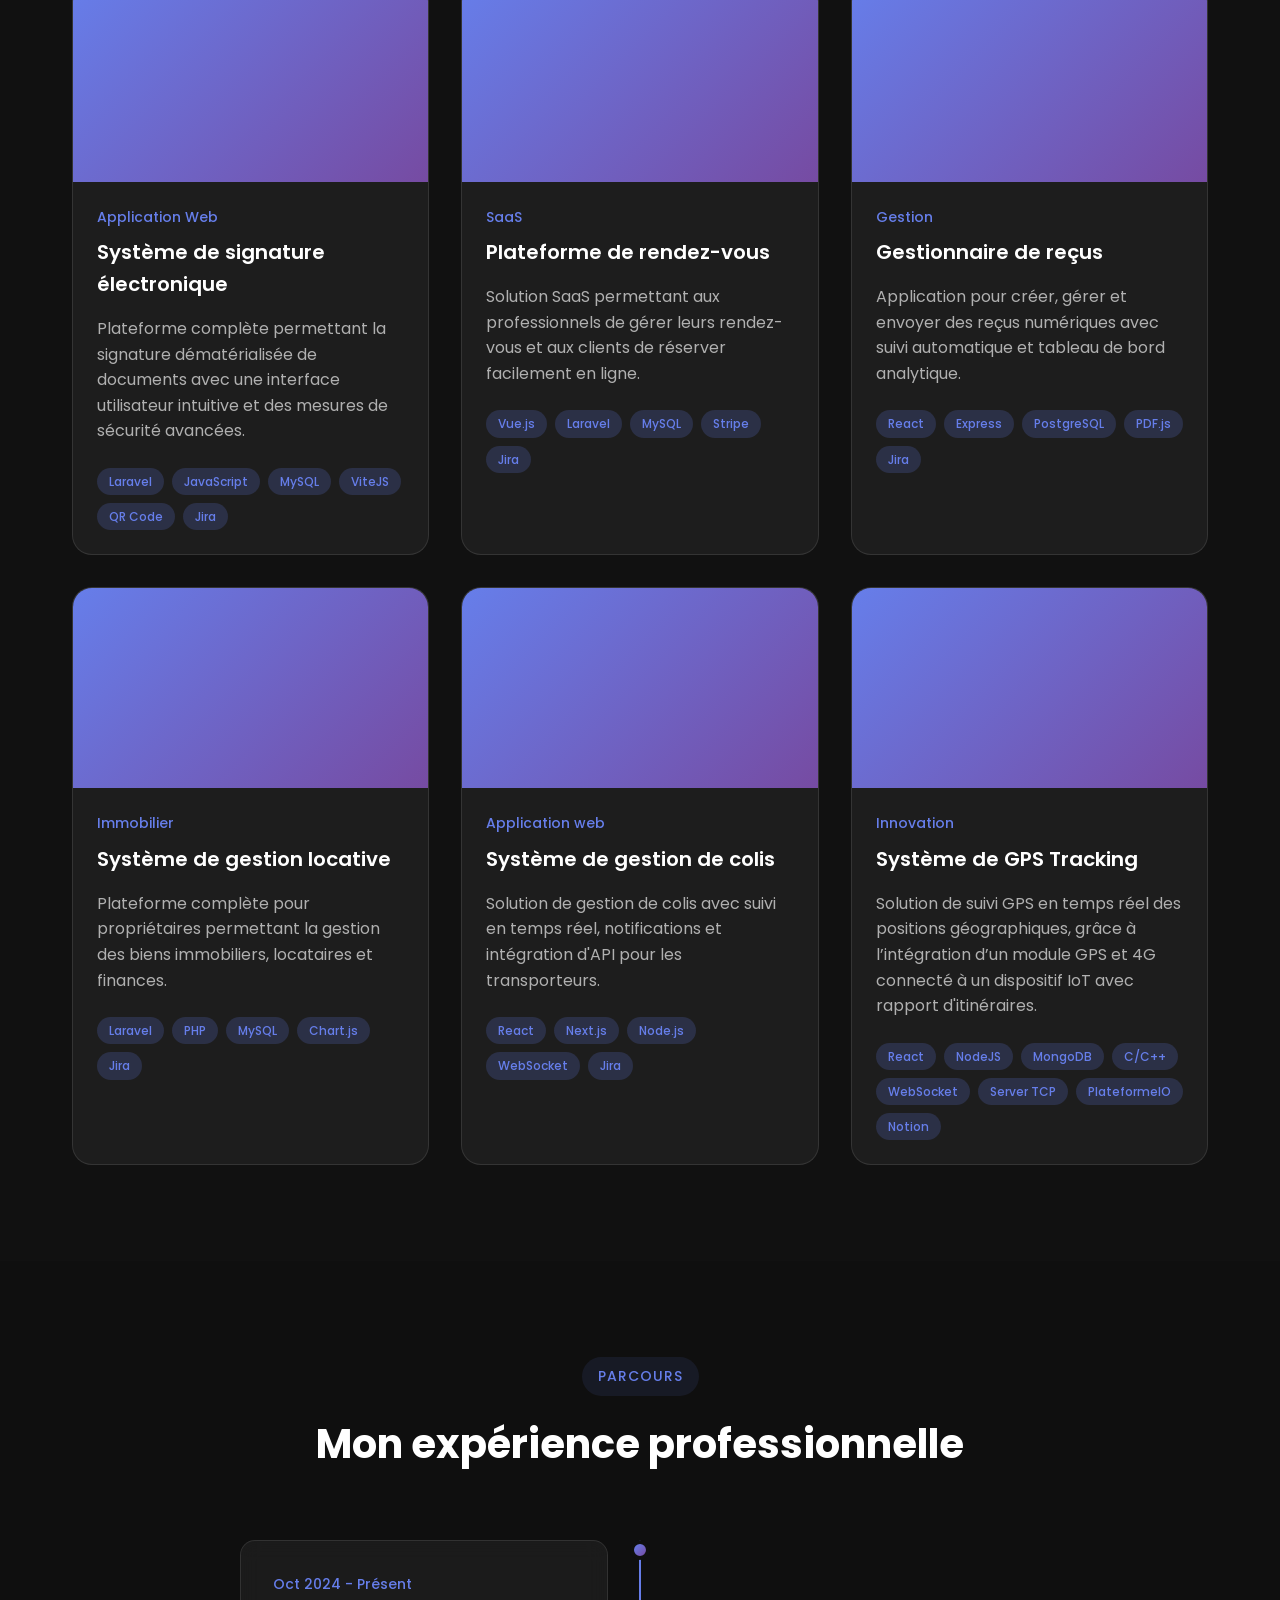
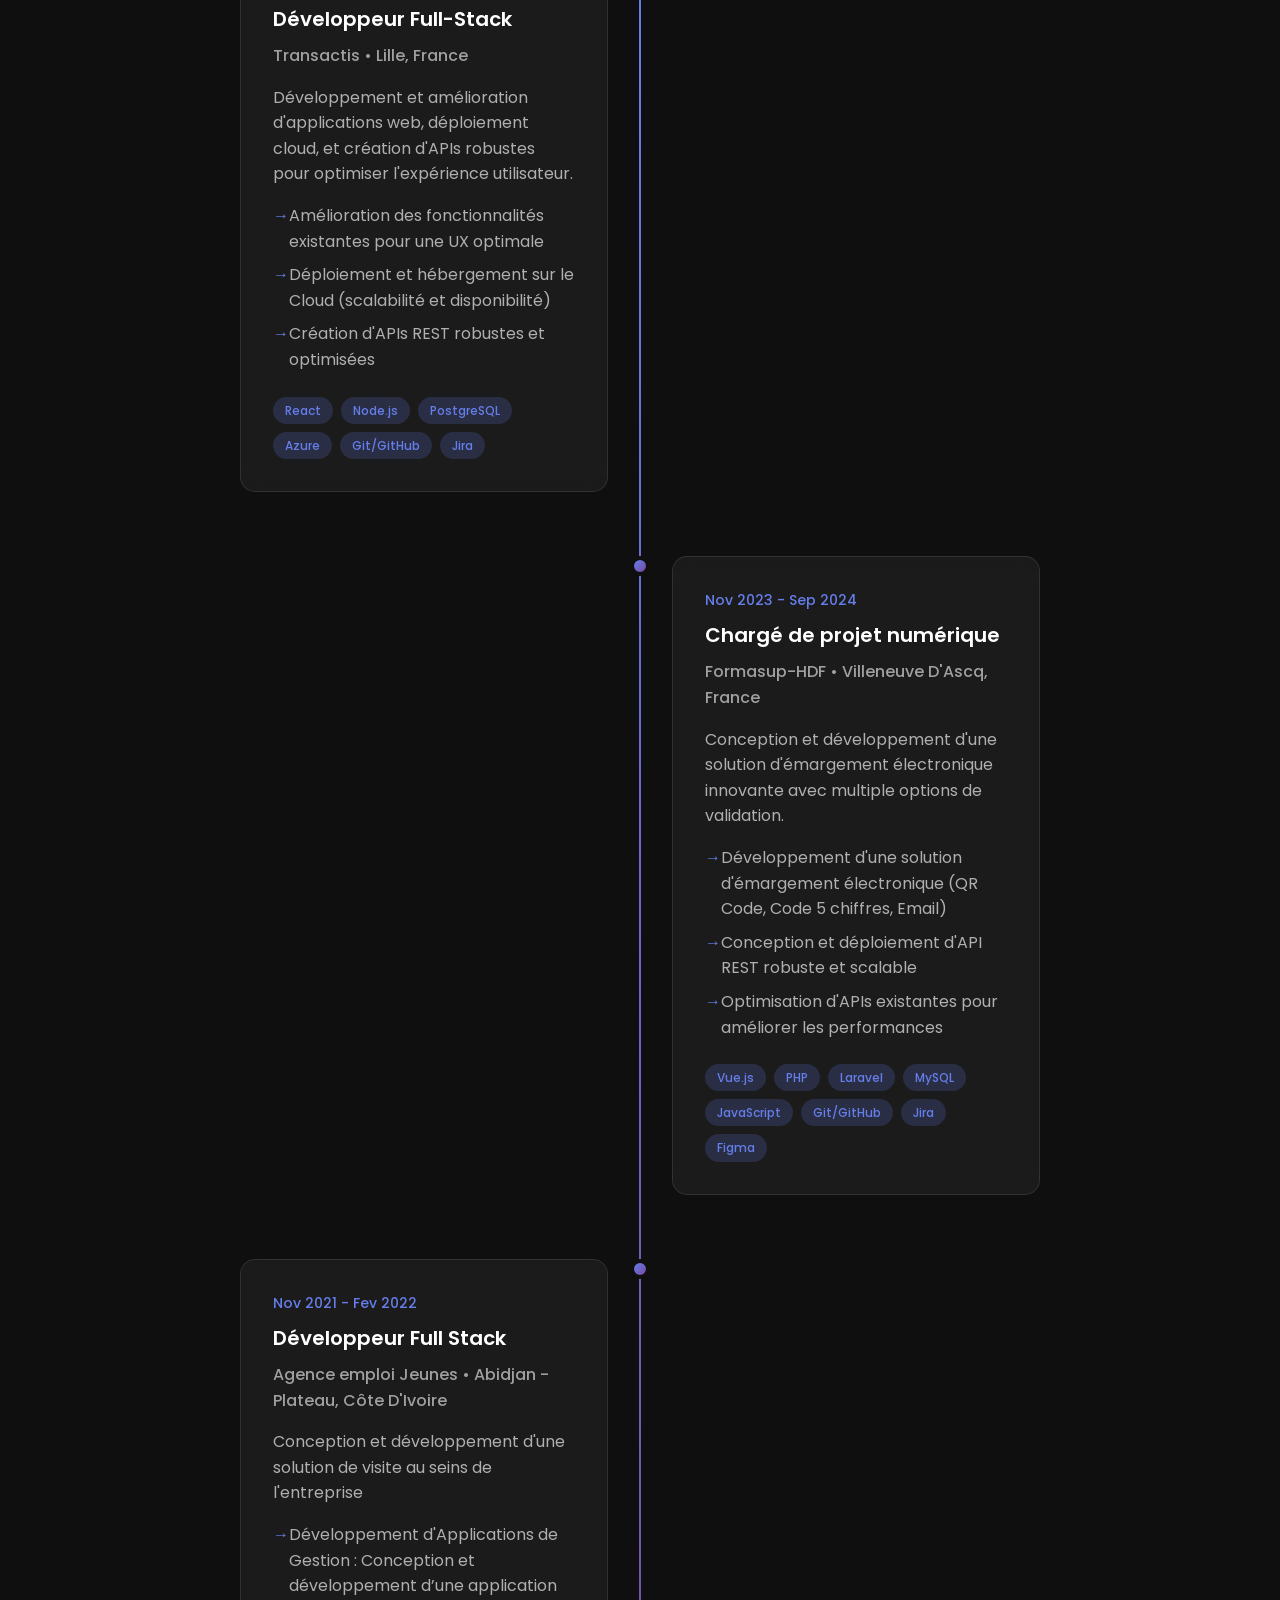
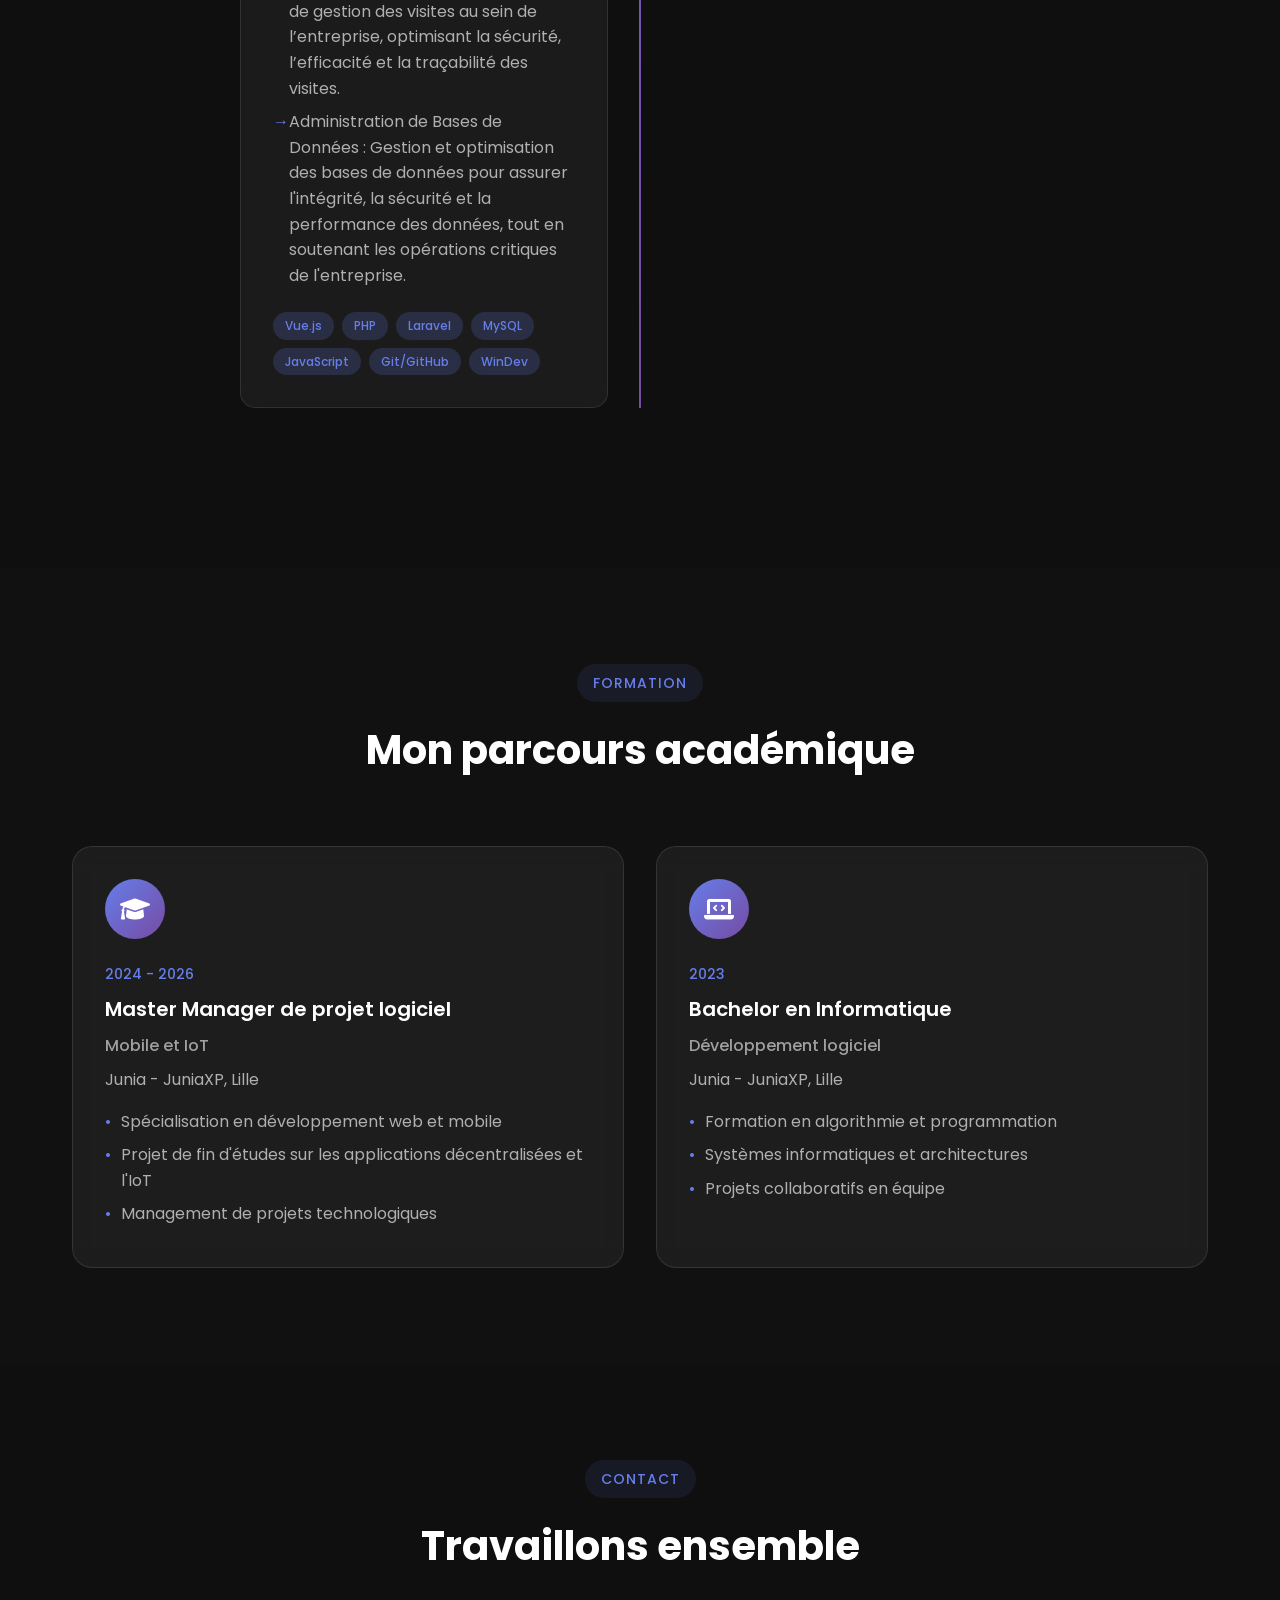
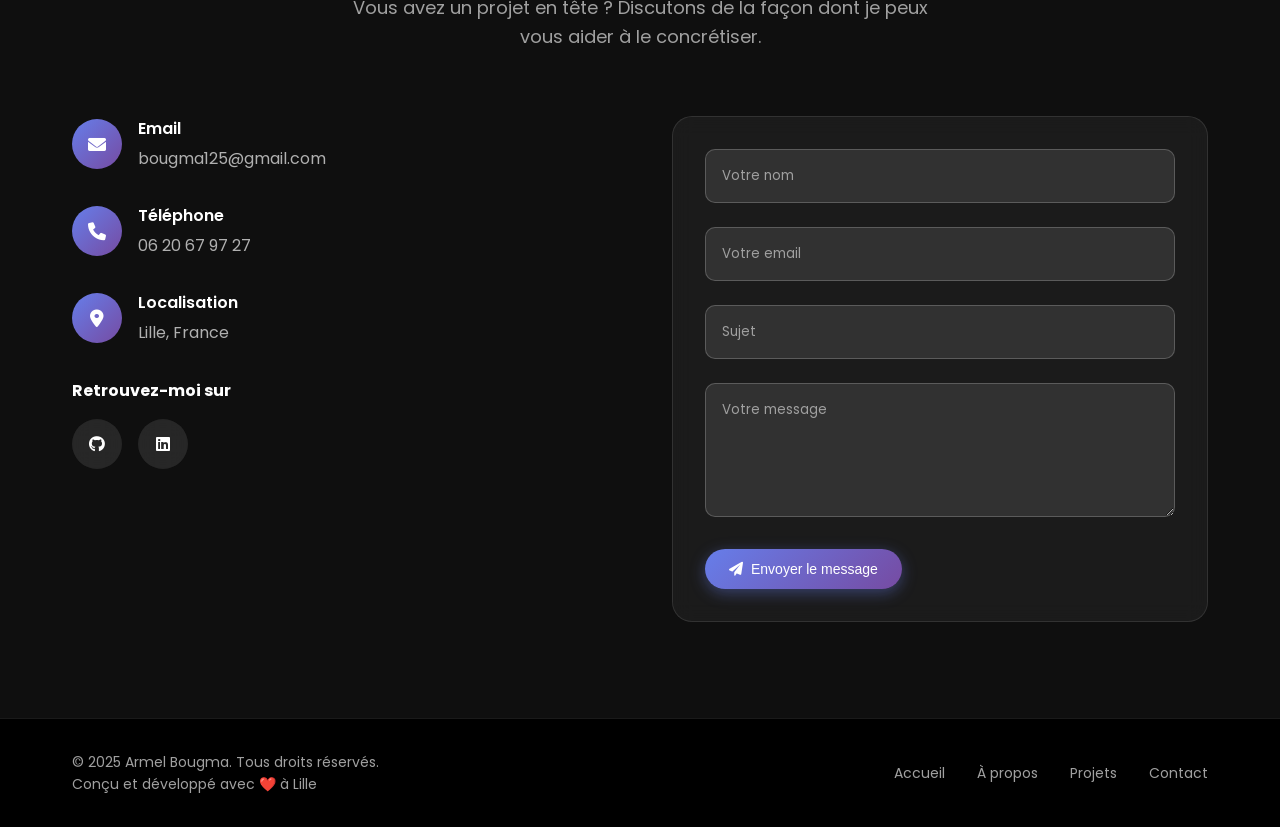
==== commit 8edbd561: "fix:update cv" ====
--- a/index.html
+++ b/index.html
@@ -48,7 +48,7 @@
                     </p>
                     <div class="hero-buttons">
                         <a href="#projects" class="btn btn-primary">Voir mes projets</a>
-                        <a href="cv-armel.pdf" download class="btn btn-secondary">
+                        <a href="CV-BOUGMA.pdf" download class="btn btn-secondary">
                             <i class="fas fa-download"></i> Télécharger CV
                         </a>
                     </div>
@@ -689,3 +689,4 @@
     <script src="script.js"></script>
 </body>
 </html>
+
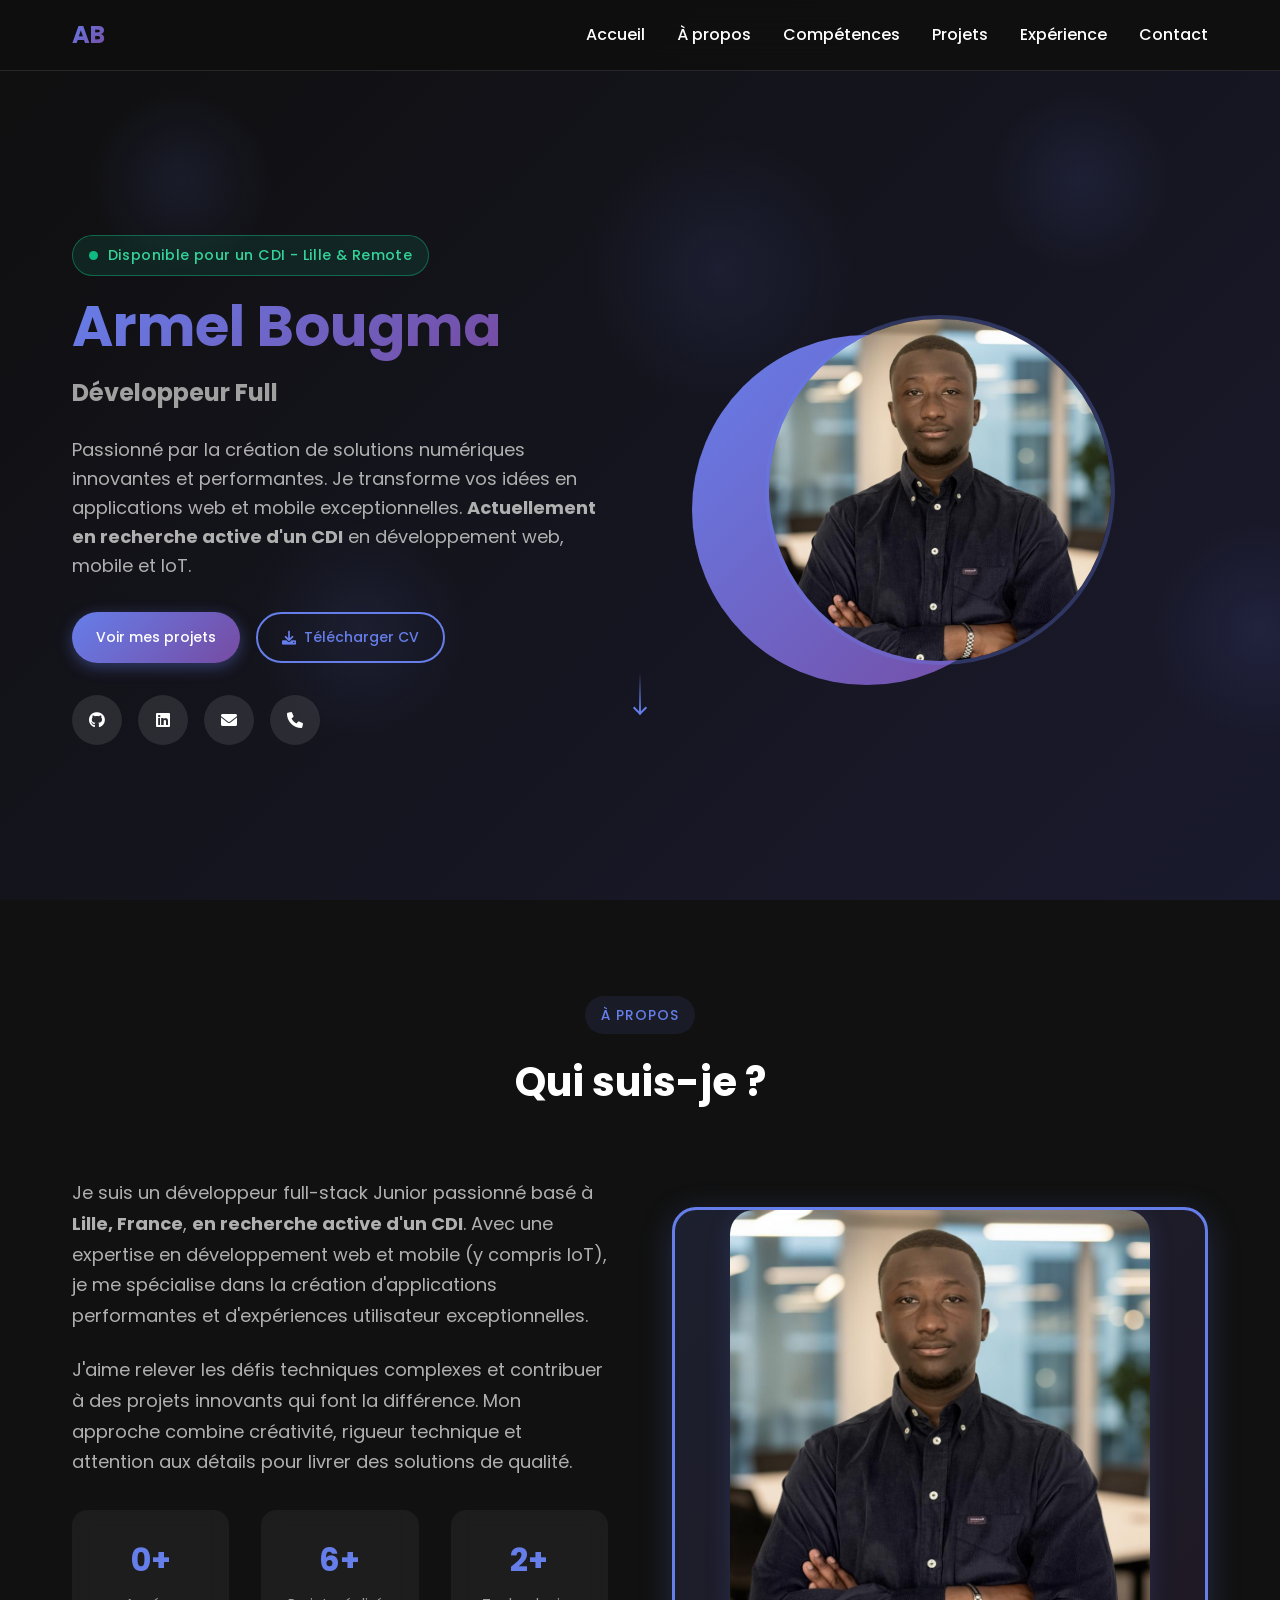
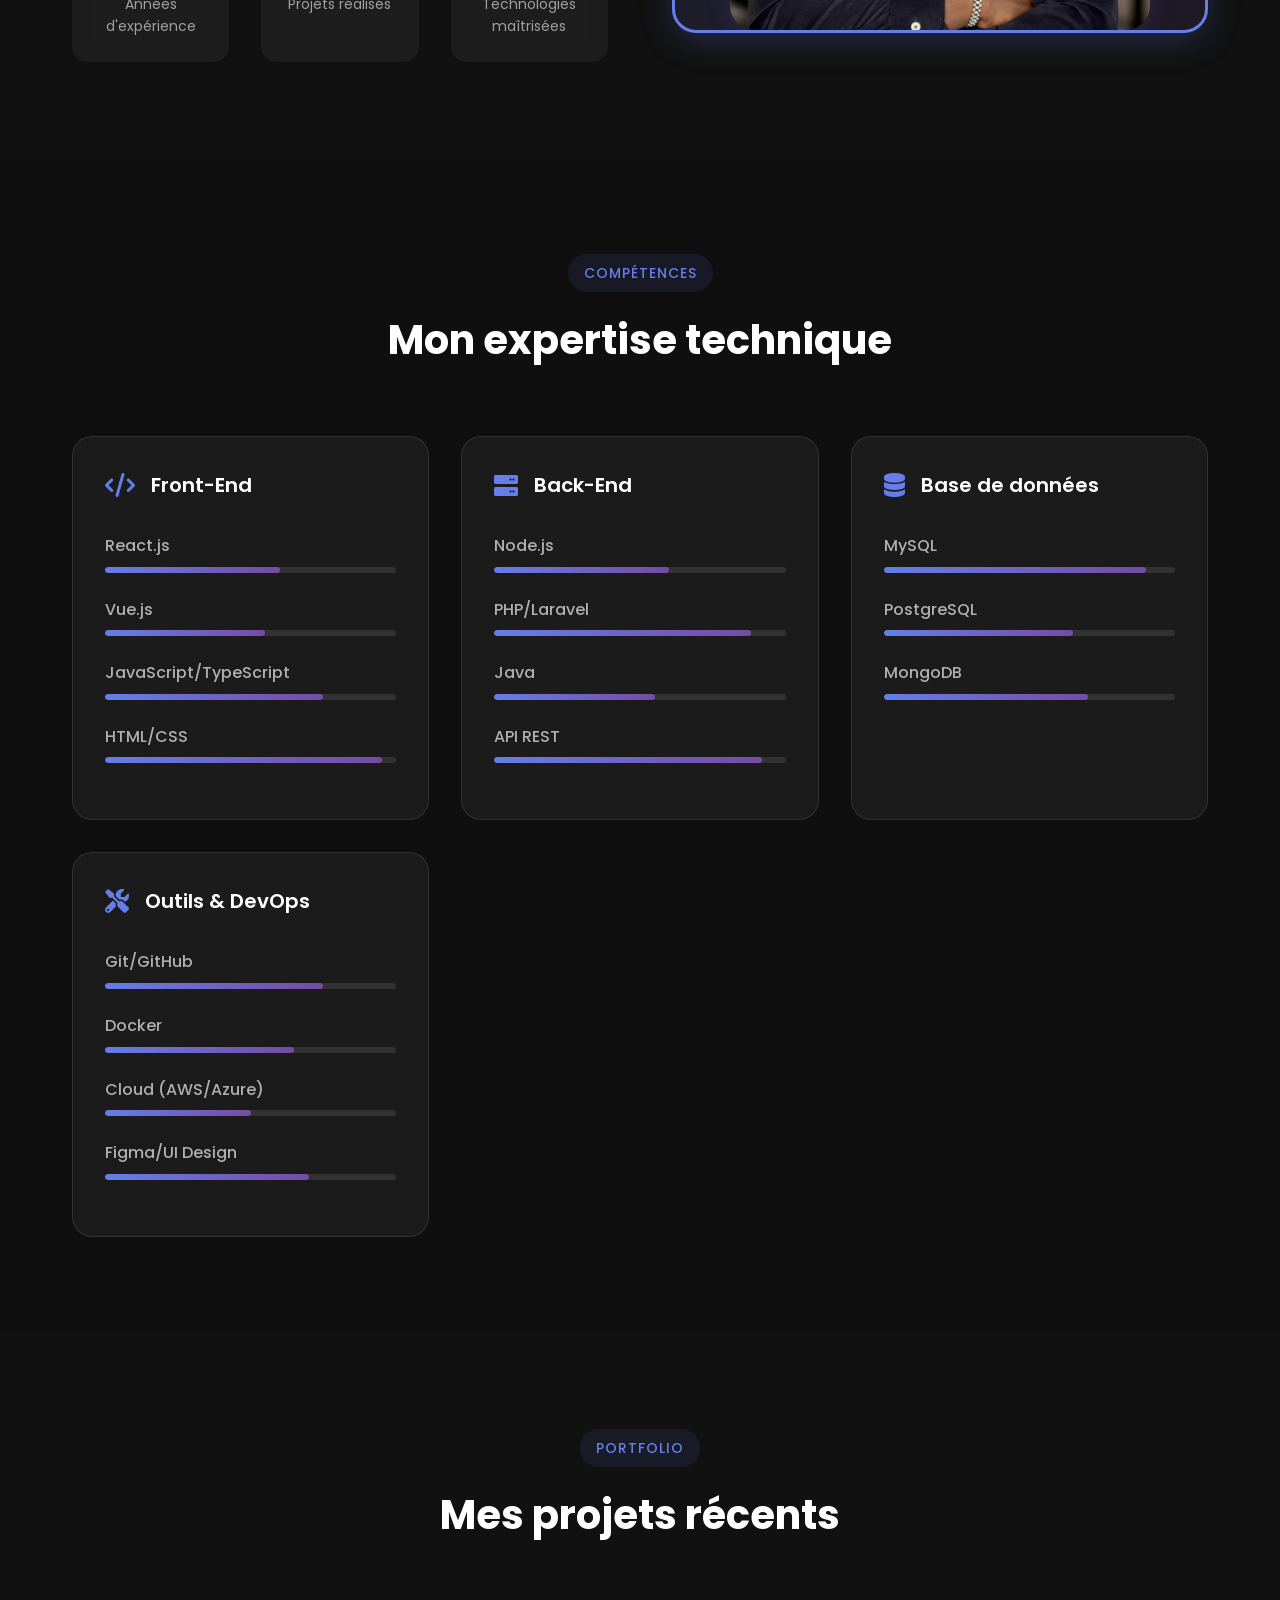
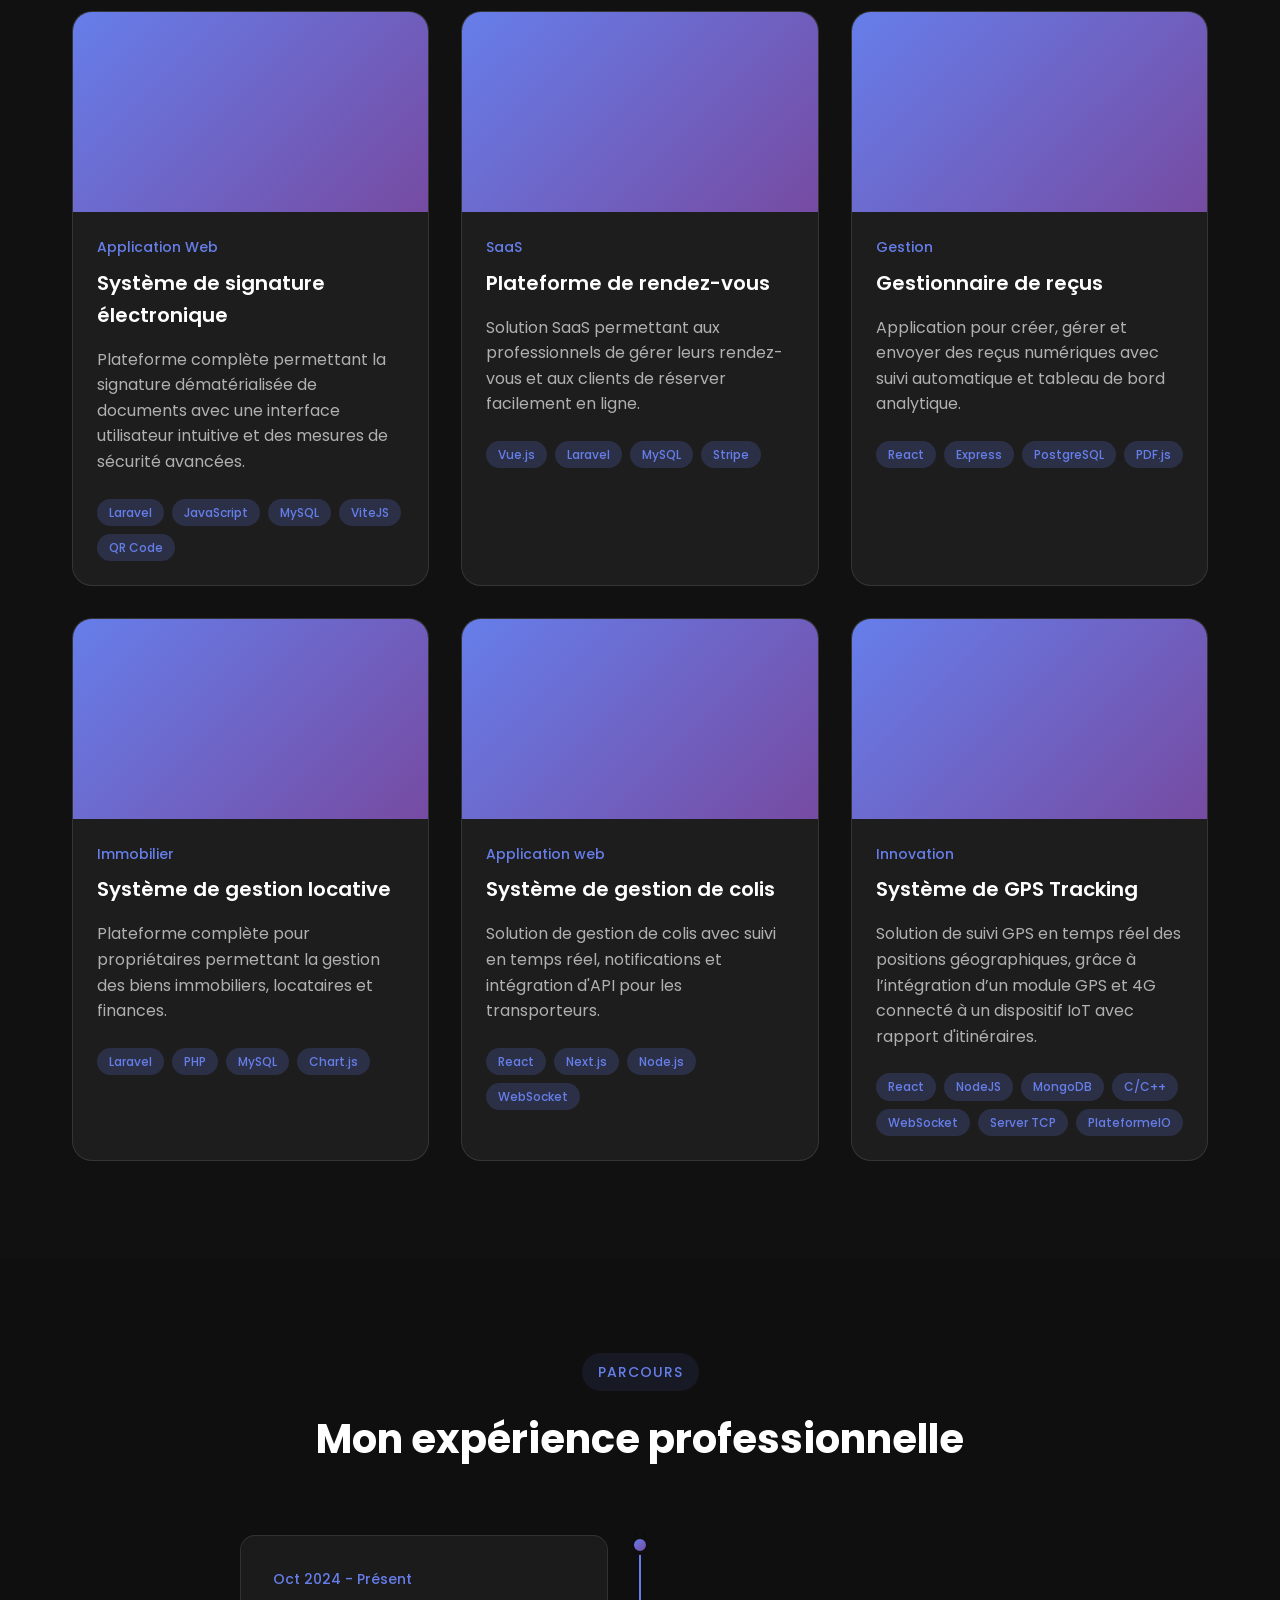
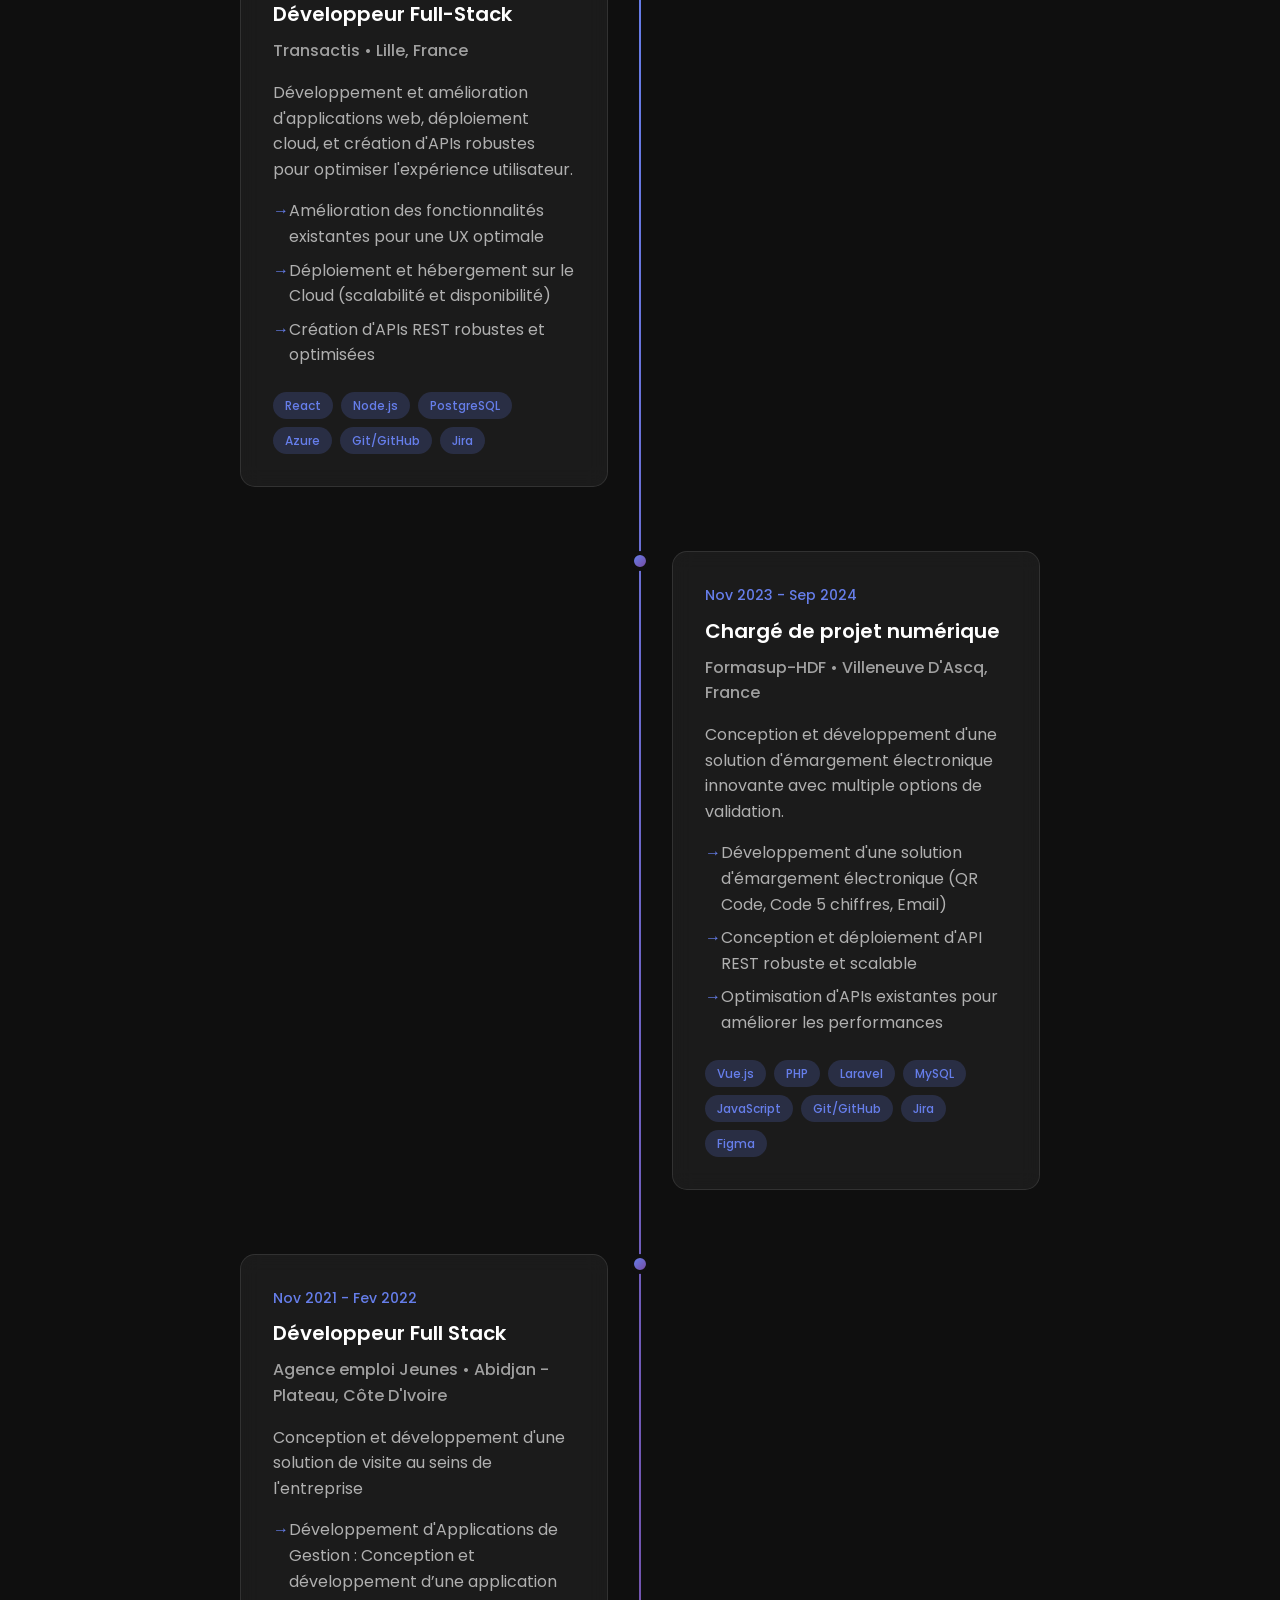
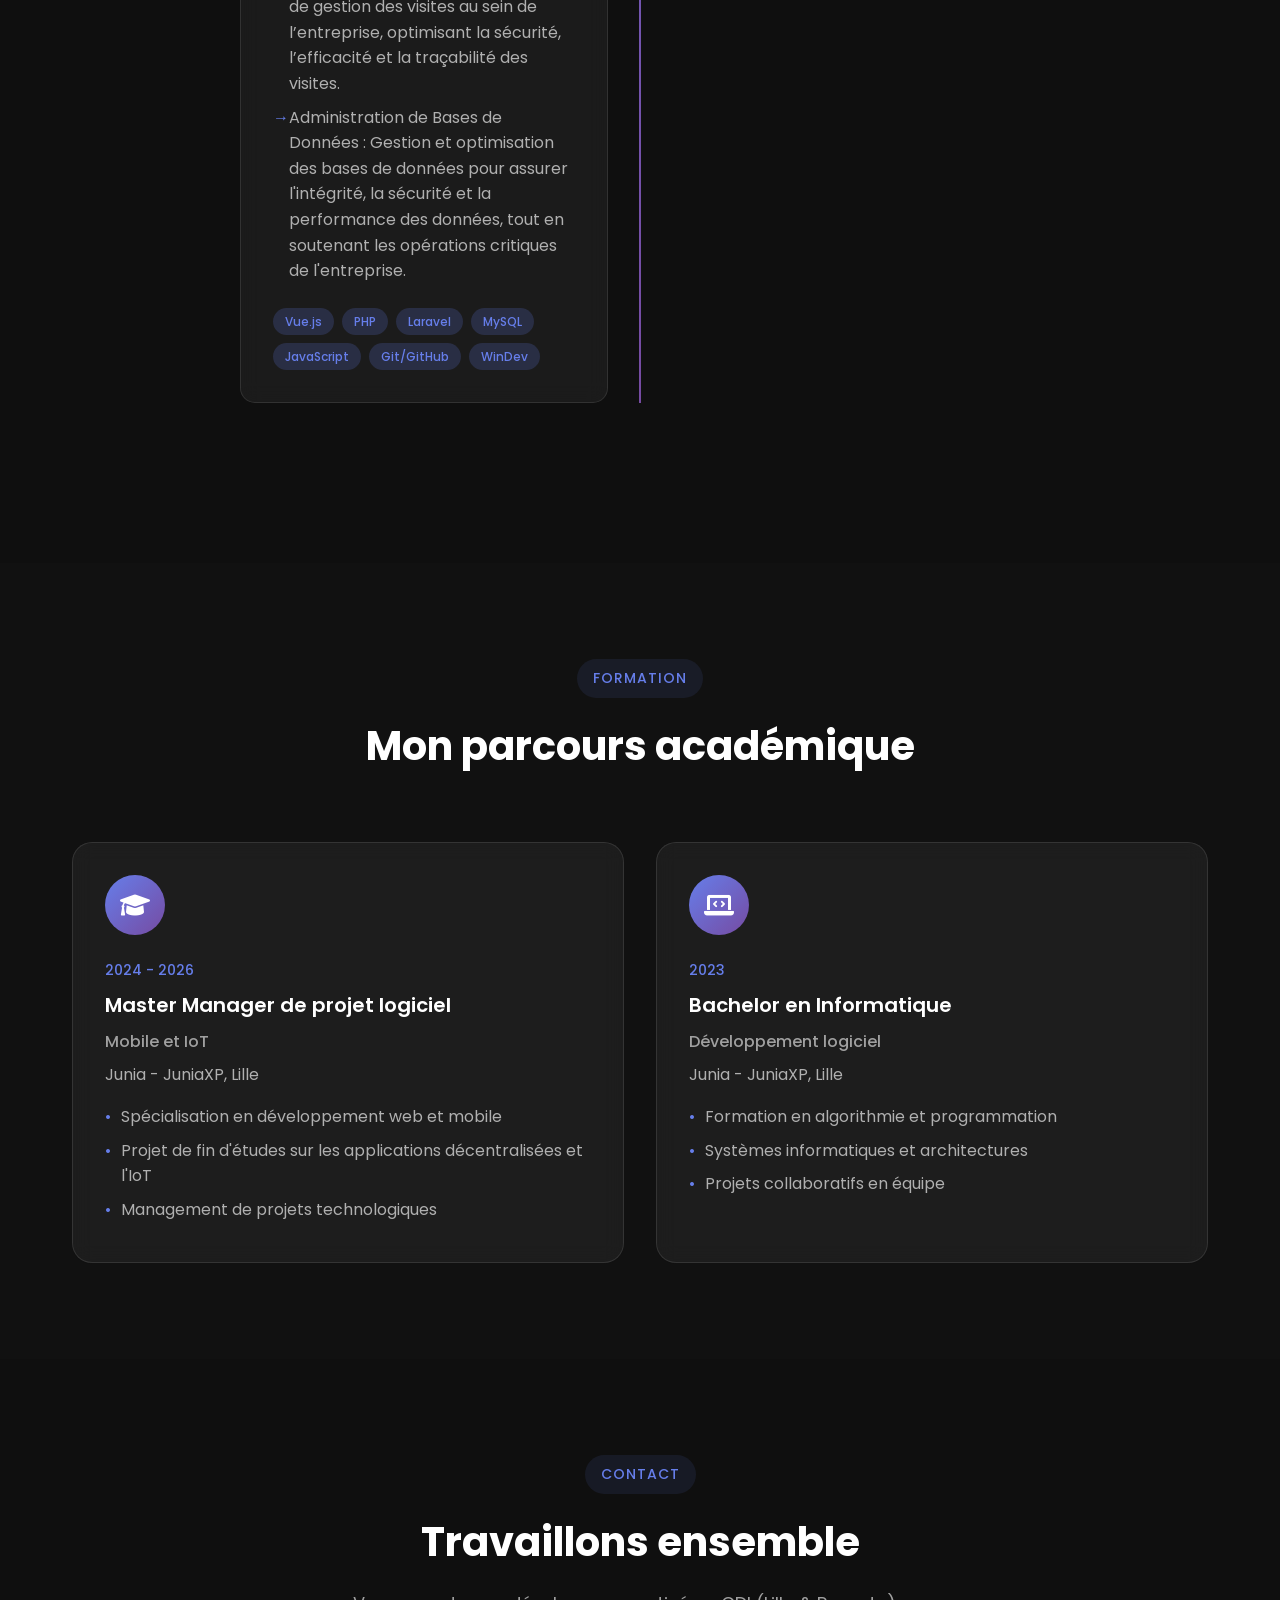
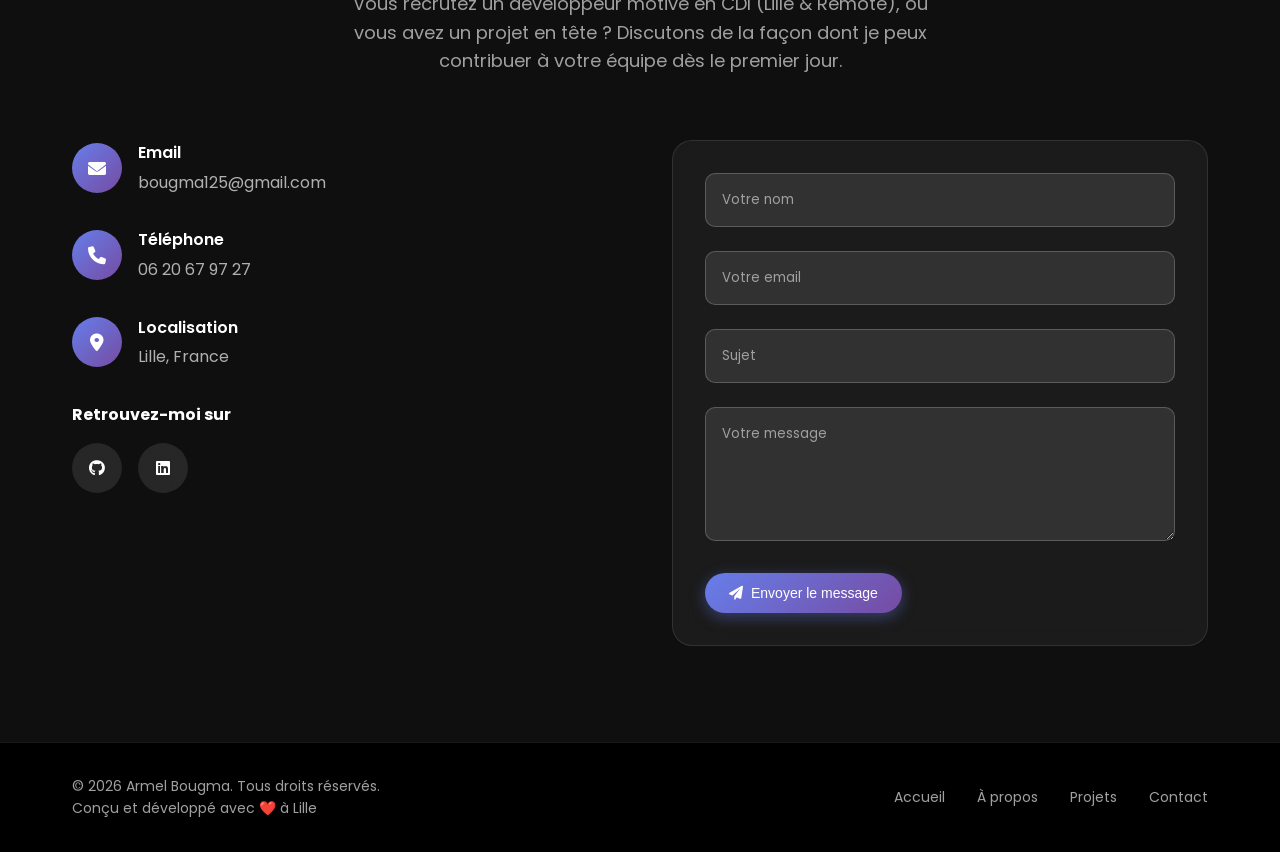
==== commit 92d9eed9: "feat(portfolio): update complète - SEO, badge CDI, contact mailto, a11y - SEO : meta description, Op" ====
--- a/index.html
+++ b/index.html
@@ -1,692 +1,715 @@
-<!DOCTYPE html>
-<html lang="fr">
-<head>
-    <meta charset="UTF-8">
-    <meta name="viewport" content="width=device-width, initial-scale=1.0">
-    <link rel="stylesheet" href="https://cdnjs.cloudflare.com/ajax/libs/font-awesome/6.0.0/css/all.min.css">
-    <link rel="preconnect" href="https://fonts.googleapis.com">
-    <link href="https://fonts.googleapis.com/css2?family=Poppins:wght@300;400;500;600;700&family=JetBrains+Mono:wght@400;500&display=swap" rel="stylesheet">
-    <link rel="icon" href="fav.jpg" type="image/x-icon">
-    <link rel="stylesheet" href="style.css">
-    <title>Armel Bougma - Développeur Full-Stack</title>
-</head>
-<body>
-    <!-- Navigation -->
-    <nav class="navbar">
-        <div class="nav-container">
-            <div class="nav-logo">
-                <span>AB</span>
-            </div>
-            <ul class="nav-menu">
-                <li><a href="#home" class="nav-link">Accueil</a></li>
-                <li><a href="#about" class="nav-link">À propos</a></li>
-                <li><a href="#skills" class="nav-link">Compétences</a></li>
-                <li><a href="#projects" class="nav-link">Projets</a></li>
-                <li><a href="#experience" class="nav-link">Expérience</a></li>
-                <li><a href="#contact" class="nav-link">Contact</a></li>
-            </ul>
-            <div class="hamburger">
-                <span></span>
-                <span></span>
-                <span></span>
-            </div>
-        </div>
-    </nav>
-
-    <!-- Hero Section -->
-    <section id="home" class="hero">
-        <div class="hero-container">
-            <div class="hero-content">
-                <div class="hero-text">
-                    <h1 class="hero-title">
-                        <span class="gradient-text">Armel Bougma</span>
-                    </h1>
-                    <h2 class="hero-subtitle">Développeur Full-Stack</h2>
-                    <p class="hero-description">
-                        Passionné par la création de solutions numériques innovantes et performantes.
-                        Je transforme vos idées en applications web et mobile exceptionnelles.
-                    </p>
-                    <div class="hero-buttons">
-                        <a href="#projects" class="btn btn-primary">Voir mes projets</a>
-                        <a href="CV-BOUGMA.pdf" download class="btn btn-secondary">
-                            <i class="fas fa-download"></i> Télécharger CV
-                        </a>
-                    </div>
-                    <div class="social-links">
-                        <a href="https://github.com/abougma" target="_blank" aria-label="GitHub">
-                            <i class="fab fa-github"></i>
-                        </a>
-                        <a href="https://www.linkedin.com/in/aboubakary-bougma/" target="_blank" aria-label="LinkedIn">
-                            <i class="fab fa-linkedin"></i>
-                        </a>
-                        <a href="mailto:bougma125@gmail.com" aria-label="Email">
-                            <i class="fas fa-envelope"></i>
-                        </a>
-                        <a href="tel:+33620679727" aria-label="Téléphone">
-                            <i class="fas fa-phone"></i>
-                        </a>
-                    </div>
-                </div>
-                <div class="hero-image">
-                    <div class="image-container">
-                        <img src="ImgP.jpg" alt="Armel Bougma" class="profile-image">
-                        <div class="image-backdrop"></div>
-                    </div>
-                </div>
-            </div>
-            <div class="scroll-indicator">
-                <div class="scroll-arrow"></div>
-            </div>
-        </div>
-    </section>
-
-    <!-- About Section -->
-    <section id="about" class="about">
-        <div class="container">
-            <div class="section-header">
-                <span class="section-tag">À propos</span>
-                <h2 class="section-title">Qui suis-je ?</h2>
-            </div>
-            <div class="about-content">
-                <div class="about-text">
-                    <p class="about-description">
-                        Je suis un développeur full-stack Junior passionné basé à <strong>Lille, France</strong>. 
-                        Avec une expertise en développement web et mobile, je me spécialise dans la création 
-                        d'applications performantes et d'expériences utilisateur exceptionnelles.
-                    </p>
-                    <p class="about-description">
-                        J'aime relever les défis techniques complexes et contribuer à des projets innovants 
-                        qui font la différence. Mon approche combine créativité, rigueur technique et 
-                        attention aux détails pour livrer des solutions de qualité.
-                    </p>
-                    <div class="about-stats">
-                        <div class="stat">
-                            <div class="stat-number">2+</div>
-                            <div class="stat-label">Années d'expérience</div>
-                        </div>
-                        <div class="stat">
-                            <div class="stat-number">15+</div>
-                            <div class="stat-label">Projets réalisés</div>
-                        </div>
-                        <div class="stat">
-                            <div class="stat-number">5+</div>
-                            <div class="stat-label">Technologies maîtrisées</div>
-                        </div>
-                    </div>
-                </div>
-                <div class="about-image">
-                    <div class="about-img-container">
-                        <img src="ImgP.jpg" alt="Armel au travail" class="about-img">
-                    </div>
-                </div>
-            </div>
-        </div>
-    </section>
-
-    <!-- Skills Section -->
-    <section id="skills" class="skills">
-        <div class="container">
-            <div class="section-header">
-                <span class="section-tag">Compétences</span>
-                <h2 class="section-title">Mon expertise technique</h2>
-            </div>
-            <div class="skills-grid">
-                <div class="skill-category">
-                    <div class="skill-header">
-                        <i class="fas fa-code"></i>
-                        <h3>Front-End</h3>
-                    </div>
-                    <div class="skill-list">
-                        <div class="skill-item">
-                            <span class="skill-name">React.js</span>
-                            <div class="skill-bar">
-                                <div class="skill-progress" data-percent="60"></div>
-                            </div>
-                        </div>
-                        <div class="skill-item">
-                            <span class="skill-name">Vue.js</span>
-                            <div class="skill-bar">
-                                <div class="skill-progress" data-percent="55"></div>
-                            </div>
-                        </div>
-                        <div class="skill-item">
-                            <span class="skill-name">JavaScript/TypeScript</span>
-                            <div class="skill-bar">
-                                <div class="skill-progress" data-percent="75"></div>
-                            </div>
-                        </div>
-                        <div class="skill-item">
-                            <span class="skill-name">HTML/CSS</span>
-                            <div class="skill-bar">
-                                <div class="skill-progress" data-percent="95"></div>
-                            </div>
-                        </div>
-                    </div>
-                </div>
-                
-                <div class="skill-category">
-                    <div class="skill-header">
-                        <i class="fas fa-server"></i>
-                        <h3>Back-End</h3>
-                    </div>
-                    <div class="skill-list">
-                        <div class="skill-item">
-                            <span class="skill-name">Node.js</span>
-                            <div class="skill-bar">
-                                <div class="skill-progress" data-percent="60"></div>
-                            </div>
-                        </div>
-                        <div class="skill-item">
-                            <span class="skill-name">PHP/Laravel</span>
-                            <div class="skill-bar">
-                                <div class="skill-progress" data-percent="88"></div>
-                            </div>
-                        </div>
-                        <div class="skill-item">
-                            <span class="skill-name">Java</span>
-                            <div class="skill-bar">
-                                <div class="skill-progress" data-percent="55"></div>
-                            </div>
-                        </div>
-                        <div class="skill-item">
-                            <span class="skill-name">API REST</span>
-                            <div class="skill-bar">
-                                <div class="skill-progress" data-percent="92"></div>
-                            </div>
-                        </div>
-                    </div>
-                </div>
-                
-                <div class="skill-category">
-                    <div class="skill-header">
-                        <i class="fas fa-database"></i>
-                        <h3>Base de données</h3>
-                    </div>
-                    <div class="skill-list">
-                        <div class="skill-item">
-                            <span class="skill-name">MySQL</span>
-                            <div class="skill-bar">
-                                <div class="skill-progress" data-percent="90"></div>
-                            </div>
-                        </div>
-                        <div class="skill-item">
-                            <span class="skill-name">PostgreSQL</span>
-                            <div class="skill-bar">
-                                <div class="skill-progress" data-percent="65"></div>
-                            </div>
-                        </div>
-                        <div class="skill-item">
-                            <span class="skill-name">MongoDB</span>
-                            <div class="skill-bar">
-                                <div class="skill-progress" data-percent="70"></div>
-                            </div>
-                        </div>
-                    </div>
-                </div>
-                
-                <div class="skill-category">
-                    <div class="skill-header">
-                        <i class="fas fa-tools"></i>
-                        <h3>Outils & DevOps</h3>
-                    </div>
-                    <div class="skill-list">
-                        <div class="skill-item">
-                            <span class="skill-name">Git/GitHub</span>
-                            <div class="skill-bar">
-                                <div class="skill-progress" data-percent="75"></div>
-                            </div>
-                        </div>
-                        <div class="skill-item">
-                            <span class="skill-name">Docker</span>
-                            <div class="skill-bar">
-                                <div class="skill-progress" data-percent="65"></div>
-                            </div>
-                        </div>
-                        <div class="skill-item">
-                            <span class="skill-name">Cloud (AWS/Azure)</span>
-                            <div class="skill-bar">
-                                <div class="skill-progress" data-percent="50"></div>
-                            </div>
-                        </div>
-                        <div class="skill-item">
-                            <span class="skill-name">Figma/UI Design</span>
-                            <div class="skill-bar">
-                                <div class="skill-progress" data-percent="70"></div>
-                            </div>
-                        </div>
-                    </div>
-                </div>
-            </div>
-        </div>
-    </section>
-
-    <!-- Projects Section -->
-    <section id="projects" class="projects">
-        <div class="container">
-            <div class="section-header">
-                <span class="section-tag">Portfolio</span>
-                <h2 class="section-title">Mes projets récents</h2>
-            </div>
-            <div class="projects-grid">
-                <div class="project-card">
-                    <div class="project-image">
-                        <div class="project-overlay">
-                            <div class="project-links">
-                                <a href="#" class="project-link" aria-label="Voir le projet">
-                                    <i class="fas fa-external-link-alt"></i>
-                                </a>
-                                <a href="https://github.com/abougma/Signature" class="project-link" aria-label="Code source">
-                                    <i class="fab fa-github"></i>
-                                </a>
-                            </div>
-                        </div>
-                    </div>
-                    <div class="project-content">
-                        <div class="project-category">Application Web</div>
-                        <h3 class="project-title">Système de signature électronique</h3>
-                        <p class="project-description">
-                            Plateforme complète permettant la signature dématérialisée de documents 
-                            avec une interface utilisateur intuitive et des mesures de sécurité avancées.
-                        </p>
-                        <div class="project-tech">
-                            <span class="tech-tag">Laravel</span>
-                            <span class="tech-tag">JavaScript</span>
-                            <span class="tech-tag">MySQL</span>
-                            <span class="tech-tag">ViteJS</span>
-                            <span class="tech-tag">QR Code</span>
-                            <span class="tech-tag">Jira</span>
-                        </div>
-                    </div>
-                </div>
-                
-                <div class="project-card">
-                    <div class="project-image">
-                        <div class="project-overlay">
-                            <div class="project-links">
-                                <a href="#" class="project-link" aria-label="Voir le projet">
-                                    <i class="fas fa-external-link-alt"></i>
-                                </a>
-                                <a href="https://github.com/abougma/E-rdv" class="project-link" aria-label="Code source">
-                                    <i class="fab fa-github"></i>
-                                </a>
-                            </div>
-                        </div>
-                    </div>
-                    <div class="project-content">
-                        <div class="project-category">SaaS</div>
-                        <h3 class="project-title">Plateforme de rendez-vous</h3>
-                        <p class="project-description">
-                            Solution SaaS permettant aux professionnels de gérer leurs rendez-vous 
-                            et aux clients de réserver facilement en ligne.
-                        </p>
-                        <div class="project-tech">
-                            <span class="tech-tag">Vue.js</span>
-                            <span class="tech-tag">Laravel</span>
-                            <span class="tech-tag">MySQL</span>
-                            <span class="tech-tag">Stripe</span>
-                            <span class="tech-tag">Jira</span>
-                        </div>
-                    </div>
-                </div>
-                
-                <div class="project-card">
-                    <div class="project-image">
-                        <div class="project-overlay">
-                            <div class="project-links">
-                                <a href="#" class="project-link" aria-label="Voir le projet">
-                                    <i class="fas fa-external-link-alt"></i>
-                                </a>
-                                <a href="https://github.com/abougma/MyTicket" class="project-link" aria-label="Code source">
-                                    <i class="fab fa-github"></i>
-                                </a>
-                            </div>
-                        </div>
-                    </div>
-                    <div class="project-content">
-                        <div class="project-category">Gestion</div>
-                        <h3 class="project-title">Gestionnaire de reçus</h3>
-                        <p class="project-description">
-                            Application pour créer, gérer et envoyer des reçus numériques 
-                            avec suivi automatique et tableau de bord analytique.
-                        </p>
-                        <div class="project-tech">
-                            <span class="tech-tag">React</span>
-                            <span class="tech-tag">Express</span>
-                            <span class="tech-tag">PostgreSQL</span>
-                            <span class="tech-tag">PDF.js</span>
-                            <span class="tech-tag">Jira</span>
-                        </div>
-                    </div>
-                </div>
-                
-                <div class="project-card">
-                    <div class="project-image">
-                        <div class="project-overlay">
-                            <div class="project-links">
-                                <a href="https://gestilok.com/" class="project-link" aria-label="Voir le projet">
-                                    <i class="fas fa-external-link-alt"></i>
-                                </a>
-                                <a href="https://github.com/abougma/GestLocative" class="project-link" aria-label="Code source">
-                                    <i class="fab fa-github"></i>
-                                </a>
-                            </div>
-                        </div>
-                    </div>
-                    <div class="project-content">
-                        <div class="project-category">Immobilier</div>
-                        <h3 class="project-title">Système de gestion locative</h3>
-                        <p class="project-description">
-                            Plateforme complète pour propriétaires permettant la gestion 
-                            des biens immobiliers, locataires et finances.
-                        </p>
-                        <div class="project-tech">
-                            <span class="tech-tag">Laravel</span>
-                            <span class="tech-tag">PHP</span>
-                            <span class="tech-tag">MySQL</span>
-                            <span class="tech-tag">Chart.js</span>
-                            <span class="tech-tag">Jira</span>
-                        </div>
-                    </div>
-                </div>
-                
-                <div class="project-card">
-                    <div class="project-image">
-                        <div class="project-overlay">
-                            <div class="project-links">
-                                <a href="#" class="project-link" aria-label="Voir le projet">
-                                    <i class="fas fa-external-link-alt"></i>
-                                </a>
-                                <a href="https://github.com/abougma/Express-colis" class="project-link" aria-label="Code source">
-                                    <i class="fab fa-github"></i>
-                                </a>
-                            </div>
-                        </div>
-                    </div>
-                    <div class="project-content">
-                        <div class="project-category">Application web</div>
-                        <h3 class="project-title">Système de gestion de colis</h3>
-                        <p class="project-description">
-                            Solution de gestion de colis avec suivi en temps réel, notifications 
-                            et intégration d'API pour les transporteurs.
-                        </p>
-                        <div class="project-tech">
-                            <span class="tech-tag">React</span>
-                            <span class="tech-tag">Next.js</span>
-                            <span class="tech-tag">Node.js</span>
-                            <span class="tech-tag">WebSocket</span>
-                            <span class="tech-tag">Jira</span>
-                        </div>
-                    </div>
-                </div>
-                
-                <div class="project-card">
-                    <div class="project-image">
-                        <div class="project-overlay">
-                            <div class="project-links">
-                                <a href="#" class="project-link" aria-label="Voir le projet">
-                                    <i class="fas fa-external-link-alt"></i>
-                                </a>
-                                <a href="https://github.com/JuniaXP-JS/armel.bougma" class="project-link" aria-label="Code source">
-                                    <i class="fab fa-github"></i>
-                                </a>
-                            </div>
-                        </div>
-                    </div>
-                    <div class="project-content">
-                        <div class="project-category">Innovation</div>
-                        <h3 class="project-title">Système de GPS Tracking</h3>
-                        <p class="project-description">
-                            Solution de suivi GPS en temps réel des positions géographiques, grâce à l’intégration d’un module GPS et 4G connecté à un dispositif IoT avec rapport d'itinéraires.
-                        </p>
-                        <div class="project-tech">
-                            <span class="tech-tag">React</span>
-                            <span class="tech-tag">NodeJS</span>
-                            <span class="tech-tag">MongoDB</span>
-                            <span class="tech-tag">C/C++</span>
-                            <span class="tech-tag">WebSocket</span>
-                            <span class="tech-tag">Server TCP</span>
-                            <span class="tech-tag">PlateformeIO</span>
-                            <span class="tech-tag">Notion</span>
-                        </div>
-                    </div>
-                </div>
-            </div>
-        </div>
-    </section>
-
-    <!-- Experience Section -->
-    <section id="experience" class="experience">
-        <div class="container">
-            <div class="section-header">
-                <span class="section-tag">Parcours</span>
-                <h2 class="section-title">Mon expérience professionnelle</h2>
-            </div>
-            <div class="timeline">
-                <div class="timeline-item">
-                    <div class="timeline-dot"></div>
-                    <div class="timeline-content">
-                        <div class="timeline-date">Oct 2024 - Présent</div>
-                        <h3>Développeur Full-Stack</h3>
-                        <h4>Transactis • Lille, France</h4>
-                        <p>
-                            Développement et amélioration d'applications web, déploiement cloud, 
-                            et création d'APIs robustes pour optimiser l'expérience utilisateur.
-                        </p>
-                        <ul class="timeline-list">
-                            <li>Amélioration des fonctionnalités existantes pour une UX optimale</li>
-                            <li>Déploiement et hébergement sur le Cloud (scalabilité et disponibilité)</li>
-                            <li>Création d'APIs REST robustes et optimisées</li>
-                        </ul>
-                        <div class="timeline-tech">
-                            <span class="tech-badge">React</span>
-                            <span class="tech-badge">Node.js</span>
-                            <span class="tech-badge">PostgreSQL</span>
-                            <span class="tech-badge">Azure</span>
-                            <span class="tech-badge">Git/GitHub</span>
-                            <span class="tech-badge">Jira</span>
-                        </div>
-                    </div>
-                </div>
-                
-                <div class="timeline-item">
-                    <div class="timeline-dot"></div>
-                    <div class="timeline-content">
-                        <div class="timeline-date">Nov 2023 - Sep 2024</div>
-                        <h3>Chargé de projet numérique</h3>
-                        <h4>Formasup-HDF • Villeneuve D'Ascq, France</h4>
-                        <p>
-                            Conception et développement d'une solution d'émargement électronique innovante 
-                            avec multiple options de validation.
-                        </p>
-                        <ul class="timeline-list">
-                            <li>Développement d'une solution d'émargement électronique (QR Code, Code 5 chiffres, Email)</li>
-                            <li>Conception et déploiement d'API REST robuste et scalable</li>
-                            <li>Optimisation d'APIs existantes pour améliorer les performances</li>
-                        </ul>
-                        <div class="timeline-tech">
-                            <span class="tech-badge">Vue.js</span>
-                            <span class="tech-badge">PHP</span>
-                            <span class="tech-badge">Laravel</span>
-                            <span class="tech-badge">MySQL</span>
-                            <span class="tech-badge">JavaScript</span>
-                            <span class="tech-badge">Git/GitHub</span>
-                            <span class="tech-badge">Jira</span>
-                            <span class="tech-badge">Figma</span>
-                        </div>
-                    </div>
-                </div>
-
-                <div class="timeline-item">
-                    <div class="timeline-dot"></div>
-                    <div class="timeline-content">
-                        <div class="timeline-date">Nov 2021 - Fev 2022</div>
-                        <h3>Développeur Full Stack</h3>
-                        <h4>Agence emploi Jeunes • Abidjan - Plateau, Côte D'Ivoire</h4>
-                        <p>
-                            Conception et développement d'une solution de visite au seins de l'entreprise
-                        </p>
-                        <ul class="timeline-list">
-                            <li>Développement d'Applications de Gestion : Conception et développement d’une application de gestion des visites au sein de l’entreprise, optimisant la sécurité, l’efficacité et la traçabilité des visites.</li>
-                            <li>Administration de Bases de Données : Gestion et optimisation des bases de données pour assurer l'intégrité, la sécurité et la performance des données, tout en soutenant les opérations critiques de l'entreprise.</li>
-                        </ul>
-                        <div class="timeline-tech">
-                            <span class="tech-badge">Vue.js</span>
-                            <span class="tech-badge">PHP</span>
-                            <span class="tech-badge">Laravel</span>
-                            <span class="tech-badge">MySQL</span>
-                            <span class="tech-badge">JavaScript</span>
-                            <span class="tech-badge">Git/GitHub</span>
-                            <span class="tech-badge">WinDev</span>
-                        </div>
-                    </div>
-                </div>
-            </div>
-        </div>
-    </section>
-
-    <!-- Education Section -->
-    <section class="education">
-        <div class="container">
-            <div class="section-header">
-                <span class="section-tag">Formation</span>
-                <h2 class="section-title">Mon parcours académique</h2>
-            </div>
-            <div class="education-grid">
-                <div class="education-card">
-                    <div class="education-icon">
-                        <i class="fas fa-graduation-cap"></i>
-                    </div>
-                    <div class="education-content">
-                        <div class="education-date">2024 - 2026</div>
-                        <h3>Master Manager de projet logiciel</h3>
-                        <h4>Mobile et IoT</h4>
-                        <p class="education-school">Junia - JuniaXP, Lille</p>
-                        <ul>
-                            <li>Spécialisation en développement web et mobile</li>
-                            <li>Projet de fin d'études sur les applications décentralisées et l'IoT</li>
-                            <li>Management de projets technologiques</li>
-                        </ul>
-                    </div>
-                </div>
-                
-                <div class="education-card">
-                    <div class="education-icon">
-                        <i class="fas fa-laptop-code"></i>
-                    </div>
-                    <div class="education-content">
-                        <div class="education-date">2023</div>
-                        <h3>Bachelor en Informatique</h3>
-                        <h4>Développement logiciel</h4>
-                        <p class="education-school">Junia - JuniaXP, Lille</p>
-                        <ul>
-                            <li>Formation en algorithmie et programmation</li>
-                            <li>Systèmes informatiques et architectures</li>
-                            <li>Projets collaboratifs en équipe</li>
-                        </ul>
-                    </div>
-                </div>
-            </div>
-        </div>
-    </section>
-
-    <!-- Contact Section -->
-    <section id="contact" class="contact">
-        <div class="container">
-            <div class="section-header">
-                <span class="section-tag">Contact</span>
-                <h2 class="section-title">Travaillons ensemble</h2>
-                <p class="section-subtitle">
-                    Vous avez un projet en tête ? Discutons de la façon dont je peux vous aider à le concrétiser.
-                </p>
-            </div>
-            <div class="contact-content">
-                <div class="contact-info">
-                    <div class="contact-item">
-                        <div class="contact-icon">
-                            <i class="fas fa-envelope"></i>
-                        </div>
-                        <div class="contact-details">
-                            <h4>Email</h4>
-                            <a href="mailto:bougma125@gmail.com">bougma125@gmail.com</a>
-                        </div>
-                    </div>
-                    
-                    <div class="contact-item">
-                        <div class="contact-icon">
-                            <i class="fas fa-phone"></i>
-                        </div>
-                        <div class="contact-details">
-                            <h4>Téléphone</h4>
-                            <a href="tel:+33620679727">06 20 67 97 27</a>
-                        </div>
-                    </div>
-                    
-                    <div class="contact-item">
-                        <div class="contact-icon">
-                            <i class="fas fa-map-marker-alt"></i>
-                        </div>
-                        <div class="contact-details">
-                            <h4>Localisation</h4>
-                            <span>Lille, France</span>
-                        </div>
-                    </div>
-                    
-                    <div class="contact-social">
-                        <h4>Retrouvez-moi sur</h4>
-                        <div class="social-links">
-                            <a href="https://github.com/abougma" target="_blank" aria-label="GitHub">
-                                <i class="fab fa-github"></i>
-                            </a>
-                            <a href="https://www.linkedin.com/in/aboubakary-bougma/" target="_blank" aria-label="LinkedIn">
-                                <i class="fab fa-linkedin"></i>
-                            </a>
-                        </div>
-                    </div>
-                </div>
-                
-                <div class="contact-form">
-                    <form id="contactForm">
-                        <div class="form-group">
-                            <input type="text" id="name" name="name" placeholder="Votre nom" required>
-                        </div>
-                        <div class="form-group">
-                            <input type="email" id="email" name="email" placeholder="Votre email" required>
-                        </div>
-                        <div class="form-group">
-                            <input type="text" id="subject" name="subject" placeholder="Sujet" required>
-                        </div>
-                        <div class="form-group">
-                            <textarea id="message" name="message" placeholder="Votre message" rows="5" required></textarea>
-                        </div>
-                        <button type="submit" class="btn btn-primary">
-                            <i class="fas fa-paper-plane"></i>
-                            Envoyer le message
-                        </button>
-                    </form>
-                </div>
-            </div>
-        </div>
-    </section>
-
-    <!-- Footer -->
-    <footer class="footer">
-        <div class="container">
-            <div class="footer-content">
-                <div class="footer-text">
-                    <p>&copy; 2025 Armel Bougma. Tous droits réservés.</p>
-                    <p>Conçu et développé avec ❤️ à Lille</p>
-                </div>
-                <div class="footer-links">
-                    <a href="#home">Accueil</a>
-                    <a href="#about">À propos</a>
-                    <a href="#projects">Projets</a>
-                    <a href="#contact">Contact</a>
-                </div>
-            </div>
-        </div>
-    </footer>
-
-    <script src="script.js"></script>
-</body>
-</html>
-
+<!DOCTYPE html>
+<html lang="fr">
+<head>
+    <meta charset="UTF-8">
+    <meta name="viewport" content="width=device-width, initial-scale=1.0">
+    <!-- SEO -->
+    <meta name="description" content="Armel Bougma — Développeur Full-Stack junior à Lille, en recherche active d'un CDI. Applications web et mobile, APIs REST, bases de données, IoT. Disponible immédiatement.">
+    <meta name="author" content="Armel Bougma">
+    <meta name="keywords" content="developpeur full-stack, CDI, Lille, React, Laravel, Vue.js, Node.js, developpement web, developpement mobile, IoT">
+    <meta name="theme-color" content="#0f0f0f">
+    <!-- Open Graph (partage LinkedIn / réseaux) -->
+    <meta property="og:type" content="profile">
+    <meta property="og:title" content="Armel Bougma — Développeur Full-Stack (recherche CDI)">
+    <meta property="og:description" content="Développeur Full-Stack junior à Lille — web, mobile, IoT. En recherche active d'un CDI.">
+    <meta property="og:url" content="https://abougma.github.io/">
+    <meta property="og:image" content="https://abougma.github.io/ImgP.jpg">
+    <meta property="og:locale" content="fr_FR">
+    <meta name="twitter:card" content="summary">
+    <!-- Données structurées (Schema.org / Person) -->
+    <script type="application/ld+json">
+    {
+      "@context": "https://schema.org",
+      "@type": "Person",
+      "name": "Armel Bougma",
+      "givenName": "Armel",
+      "familyName": "Bougma",
+      "jobTitle": "Développeur Full-Stack",
+      "description": "Développeur Full-Stack junior en recherche active d'un CDI (Lille, France). Web, mobile, IoT.",
+      "url": "https://abougma.github.io/",
+      "email": "mailto:bougma125@gmail.com",
+      "telephone": "+33620679727",
+      "address": { "@type": "PostalAddress", "addressLocality": "Lille", "addressCountry": "FR" },
+      "sameAs": [
+        "https://github.com/abougma",
+        "https://www.linkedin.com/in/aboubakary-bougma/"
+      ],
+      "alumniOf": [
+        { "@type": "CollegeOrUniversity", "name": "Junia — JuniaXP" }
+      ],
+      "worksFor": { "@type": "Organization", "name": "Transactis" },
+      "knowsAbout": [
+        "React", "Vue.js", "JavaScript", "TypeScript", "PHP", "Laravel",
+        "Node.js", "MySQL", "PostgreSQL", "MongoDB", "Docker", "IoT"
+      ]
+    }
+    </script>
+    <link rel="stylesheet" href="https://cdnjs.cloudflare.com/ajax/libs/font-awesome/6.0.0/css/all.min.css">
+    <link rel="preconnect" href="https://fonts.googleapis.com">
+    <link href="https://fonts.googleapis.com/css2?family=Poppins:wght@300;400;500;600;700&family=JetBrains+Mono:wght@400;500&display=swap" rel="stylesheet">
+    <link rel="icon" href="fav.jpg" type="image/x-icon">
+    <link rel="stylesheet" href="style.css">
+    <title>Armel Bougma - Développeur Full-Stack</title>
+</head>
+<body>
+    <!-- Navigation -->
+    <nav class="navbar">
+        <div class="nav-container">
+            <div class="nav-logo">
+                <span>AB</span>
+            </div>
+            <ul class="nav-menu">
+                <li><a href="#home" class="nav-link">Accueil</a></li>
+                <li><a href="#about" class="nav-link">À propos</a></li>
+                <li><a href="#skills" class="nav-link">Compétences</a></li>
+                <li><a href="#projects" class="nav-link">Projets</a></li>
+                <li><a href="#experience" class="nav-link">Expérience</a></li>
+                <li><a href="#contact" class="nav-link">Contact</a></li>
+            </ul>
+            <div class="hamburger">
+                <span></span>
+                <span></span>
+                <span></span>
+            </div>
+        </div>
+    </nav>
+
+    <!-- Hero Section -->
+    <section id="home" class="hero">
+        <div class="hero-container">
+            <div class="hero-content">
+                <div class="hero-text">
+                    <div class="availability-badge" role="status">
+                        <span class="availability-dot" aria-hidden="true"></span>
+                        <span>Disponible pour un CDI - Lille &amp; Remote</span>
+                    </div>
+                    <h1 class="hero-title">
+                        <span class="gradient-text">Armel Bougma</span>
+                    </h1>
+                    <h2 class="hero-subtitle">Développeur Full-Stack</h2>
+                    <p class="hero-description">
+                        Passionné par la création de solutions numériques innovantes et performantes.
+                        Je transforme vos idées en applications web et mobile exceptionnelles.
+                        <strong>Actuellement en recherche active d'un CDI</strong> en développement web, mobile et IoT.
+                    </p>
+                    <div class="hero-buttons">
+                        <a href="#projects" class="btn btn-primary">Voir mes projets</a>
+                        <a href="CV-BOUGMA-JS.pdf" download class="btn btn-secondary">
+                            <i class="fas fa-download"></i> Télécharger CV
+                        </a>
+                    </div>
+                    <div class="social-links">
+                        <a href="https://github.com/abougma" target="_blank" aria-label="GitHub">
+                            <i class="fab fa-github"></i>
+                        </a>
+                        <a href="https://www.linkedin.com/in/aboubakary-bougma/" target="_blank" aria-label="LinkedIn">
+                            <i class="fab fa-linkedin"></i>
+                        </a>
+                        <a href="mailto:bougma125@gmail.com" aria-label="Email">
+                            <i class="fas fa-envelope"></i>
+                        </a>
+                        <a href="tel:+33620679727" aria-label="Téléphone">
+                            <i class="fas fa-phone"></i>
+                        </a>
+                    </div>
+                </div>
+                <div class="hero-image">
+                    <div class="image-container">
+                        <img src="ImgP.jpg" alt="Armel Bougma" class="profile-image">
+                        <div class="image-backdrop"></div>
+                    </div>
+                </div>
+            </div>
+            <div class="scroll-indicator">
+                <div class="scroll-arrow"></div>
+            </div>
+        </div>
+    </section>
+
+    <!-- About Section -->
+    <section id="about" class="about">
+        <div class="container">
+            <div class="section-header">
+                <span class="section-tag">À propos</span>
+                <h2 class="section-title">Qui suis-je ?</h2>
+            </div>
+            <div class="about-content">
+                <div class="about-text">
+                    <p class="about-description">
+                        Je suis un développeur full-stack Junior passionné basé à <strong>Lille, France</strong>, <strong>en recherche active d'un CDI</strong>. Avec une expertise en développement web et mobile (y compris IoT), je me spécialise dans la création d'applications performantes et d'expériences utilisateur exceptionnelles.
+                    </p>
+                    <p class="about-description">
+                        J'aime relever les défis techniques complexes et contribuer à des projets innovants 
+                        qui font la différence. Mon approche combine créativité, rigueur technique et 
+                        attention aux détails pour livrer des solutions de qualité.
+                    </p>
+                    <div class="about-stats">
+                        <div class="stat">
+                            <div class="stat-number">2+</div>
+                            <div class="stat-label">Années d'expérience</div>
+                        </div>
+                        <div class="stat">
+                            <div class="stat-number">15+</div>
+                            <div class="stat-label">Projets réalisés</div>
+                        </div>
+                        <div class="stat">
+                            <div class="stat-number">5+</div>
+                            <div class="stat-label">Technologies maîtrisées</div>
+                        </div>
+                    </div>
+                </div>
+                <div class="about-image">
+                    <div class="about-img-container">
+                        <img src="ImgP.jpg" alt="Armel au travail" class="about-img">
+                    </div>
+                </div>
+            </div>
+        </div>
+    </section>
+
+    <!-- Skills Section -->
+    <section id="skills" class="skills">
+        <div class="container">
+            <div class="section-header">
+                <span class="section-tag">Compétences</span>
+                <h2 class="section-title">Mon expertise technique</h2>
+            </div>
+            <div class="skills-grid">
+                <div class="skill-category">
+                    <div class="skill-header">
+                        <i class="fas fa-code"></i>
+                        <h3>Front-End</h3>
+                    </div>
+                    <div class="skill-list">
+                        <div class="skill-item">
+                            <span class="skill-name">React.js</span>
+                            <div class="skill-bar">
+                                <div class="skill-progress" data-percent="60"></div>
+                            </div>
+                        </div>
+                        <div class="skill-item">
+                            <span class="skill-name">Vue.js</span>
+                            <div class="skill-bar">
+                                <div class="skill-progress" data-percent="55"></div>
+                            </div>
+                        </div>
+                        <div class="skill-item">
+                            <span class="skill-name">JavaScript/TypeScript</span>
+                            <div class="skill-bar">
+                                <div class="skill-progress" data-percent="75"></div>
+                            </div>
+                        </div>
+                        <div class="skill-item">
+                            <span class="skill-name">HTML/CSS</span>
+                            <div class="skill-bar">
+                                <div class="skill-progress" data-percent="95"></div>
+                            </div>
+                        </div>
+                    </div>
+                </div>
+                
+                <div class="skill-category">
+                    <div class="skill-header">
+                        <i class="fas fa-server"></i>
+                        <h3>Back-End</h3>
+                    </div>
+                    <div class="skill-list">
+                        <div class="skill-item">
+                            <span class="skill-name">Node.js</span>
+                            <div class="skill-bar">
+                                <div class="skill-progress" data-percent="60"></div>
+                            </div>
+                        </div>
+                        <div class="skill-item">
+                            <span class="skill-name">PHP/Laravel</span>
+                            <div class="skill-bar">
+                                <div class="skill-progress" data-percent="88"></div>
+                            </div>
+                        </div>
+                        <div class="skill-item">
+                            <span class="skill-name">Java</span>
+                            <div class="skill-bar">
+                                <div class="skill-progress" data-percent="55"></div>
+                            </div>
+                        </div>
+                        <div class="skill-item">
+                            <span class="skill-name">API REST</span>
+                            <div class="skill-bar">
+                                <div class="skill-progress" data-percent="92"></div>
+                            </div>
+                        </div>
+                    </div>
+                </div>
+                
+                <div class="skill-category">
+                    <div class="skill-header">
+                        <i class="fas fa-database"></i>
+                        <h3>Base de données</h3>
+                    </div>
+                    <div class="skill-list">
+                        <div class="skill-item">
+                            <span class="skill-name">MySQL</span>
+                            <div class="skill-bar">
+                                <div class="skill-progress" data-percent="90"></div>
+                            </div>
+                        </div>
+                        <div class="skill-item">
+                            <span class="skill-name">PostgreSQL</span>
+                            <div class="skill-bar">
+                                <div class="skill-progress" data-percent="65"></div>
+                            </div>
+                        </div>
+                        <div class="skill-item">
+                            <span class="skill-name">MongoDB</span>
+                            <div class="skill-bar">
+                                <div class="skill-progress" data-percent="70"></div>
+                            </div>
+                        </div>
+                    </div>
+                </div>
+                
+                <div class="skill-category">
+                    <div class="skill-header">
+                        <i class="fas fa-tools"></i>
+                        <h3>Outils & DevOps</h3>
+                    </div>
+                    <div class="skill-list">
+                        <div class="skill-item">
+                            <span class="skill-name">Git/GitHub</span>
+                            <div class="skill-bar">
+                                <div class="skill-progress" data-percent="75"></div>
+                            </div>
+                        </div>
+                        <div class="skill-item">
+                            <span class="skill-name">Docker</span>
+                            <div class="skill-bar">
+                                <div class="skill-progress" data-percent="65"></div>
+                            </div>
+                        </div>
+                        <div class="skill-item">
+                            <span class="skill-name">Cloud (AWS/Azure)</span>
+                            <div class="skill-bar">
+                                <div class="skill-progress" data-percent="50"></div>
+                            </div>
+                        </div>
+                        <div class="skill-item">
+                            <span class="skill-name">Figma/UI Design</span>
+                            <div class="skill-bar">
+                                <div class="skill-progress" data-percent="70"></div>
+                            </div>
+                        </div>
+                    </div>
+                </div>
+            </div>
+        </div>
+    </section>
+
+    <!-- Projects Section -->
+    <section id="projects" class="projects">
+        <div class="container">
+            <div class="section-header">
+                <span class="section-tag">Portfolio</span>
+                <h2 class="section-title">Mes projets récents</h2>
+            </div>
+            <div class="projects-grid">
+                <div class="project-card">
+                    <div class="project-image">
+                        <div class="project-overlay">
+                            <div class="project-links">
+                                <a href="https://github.com/abougma/Signature" class="project-link" aria-label="Code source">
+                                    <i class="fab fa-github"></i>
+                                </a>
+                            </div>
+                        </div>
+                    </div>
+                    <div class="project-content">
+                        <div class="project-category">Application Web</div>
+                        <h3 class="project-title">Système de signature électronique</h3>
+                        <p class="project-description">
+                            Plateforme complète permettant la signature dématérialisée de documents 
+                            avec une interface utilisateur intuitive et des mesures de sécurité avancées.
+                        </p>
+                        <div class="project-tech">
+                            <span class="tech-tag">Laravel</span>
+                            <span class="tech-tag">JavaScript</span>
+                            <span class="tech-tag">MySQL</span>
+                            <span class="tech-tag">ViteJS</span>
+                            <span class="tech-tag">QR Code</span>
+                        </div>
+                    </div>
+                </div>
+                
+                <div class="project-card">
+                    <div class="project-image">
+                        <div class="project-overlay">
+                            <div class="project-links">
+                                <a href="https://github.com/abougma/E-rdv" class="project-link" aria-label="Code source">
+                                    <i class="fab fa-github"></i>
+                                </a>
+                            </div>
+                        </div>
+                    </div>
+                    <div class="project-content">
+                        <div class="project-category">SaaS</div>
+                        <h3 class="project-title">Plateforme de rendez-vous</h3>
+                        <p class="project-description">
+                            Solution SaaS permettant aux professionnels de gérer leurs rendez-vous 
+                            et aux clients de réserver facilement en ligne.
+                        </p>
+                        <div class="project-tech">
+                            <span class="tech-tag">Vue.js</span>
+                            <span class="tech-tag">Laravel</span>
+                            <span class="tech-tag">MySQL</span>
+                            <span class="tech-tag">Stripe</span>
+                        </div>
+                    </div>
+                </div>
+                
+                <div class="project-card">
+                    <div class="project-image">
+                        <div class="project-overlay">
+                            <div class="project-links">
+                                <a href="https://github.com/abougma/MyTicket" class="project-link" aria-label="Code source">
+                                    <i class="fab fa-github"></i>
+                                </a>
+                            </div>
+                        </div>
+                    </div>
+                    <div class="project-content">
+                        <div class="project-category">Gestion</div>
+                        <h3 class="project-title">Gestionnaire de reçus</h3>
+                        <p class="project-description">
+                            Application pour créer, gérer et envoyer des reçus numériques 
+                            avec suivi automatique et tableau de bord analytique.
+                        </p>
+                        <div class="project-tech">
+                            <span class="tech-tag">React</span>
+                            <span class="tech-tag">Express</span>
+                            <span class="tech-tag">PostgreSQL</span>
+                            <span class="tech-tag">PDF.js</span>
+                        </div>
+                    </div>
+                </div>
+                
+                <div class="project-card">
+                    <div class="project-image">
+                        <div class="project-overlay">
+                            <div class="project-links">
+                                <a href="https://gestilok.com/" class="project-link" aria-label="Voir le projet">
+                                    <i class="fas fa-external-link-alt"></i>
+                                </a>
+                                <a href="https://github.com/abougma/GestLocative" class="project-link" aria-label="Code source">
+                                    <i class="fab fa-github"></i>
+                                </a>
+                            </div>
+                        </div>
+                    </div>
+                    <div class="project-content">
+                        <div class="project-category">Immobilier</div>
+                        <h3 class="project-title">Système de gestion locative</h3>
+                        <p class="project-description">
+                            Plateforme complète pour propriétaires permettant la gestion 
+                            des biens immobiliers, locataires et finances.
+                        </p>
+                        <div class="project-tech">
+                            <span class="tech-tag">Laravel</span>
+                            <span class="tech-tag">PHP</span>
+                            <span class="tech-tag">MySQL</span>
+                            <span class="tech-tag">Chart.js</span>
+                        </div>
+                    </div>
+                </div>
+                
+                <div class="project-card">
+                    <div class="project-image">
+                        <div class="project-overlay">
+                            <div class="project-links">
+                                <a href="https://github.com/abougma/Express-colis" class="project-link" aria-label="Code source">
+                                    <i class="fab fa-github"></i>
+                                </a>
+                            </div>
+                        </div>
+                    </div>
+                    <div class="project-content">
+                        <div class="project-category">Application web</div>
+                        <h3 class="project-title">Système de gestion de colis</h3>
+                        <p class="project-description">
+                            Solution de gestion de colis avec suivi en temps réel, notifications 
+                            et intégration d'API pour les transporteurs.
+                        </p>
+                        <div class="project-tech">
+                            <span class="tech-tag">React</span>
+                            <span class="tech-tag">Next.js</span>
+                            <span class="tech-tag">Node.js</span>
+                            <span class="tech-tag">WebSocket</span>
+                        </div>
+                    </div>
+                </div>
+                
+                <div class="project-card">
+                    <div class="project-image">
+                        <div class="project-overlay">
+                            <div class="project-links">
+                                <a href="https://github.com/JuniaXP-JS/armel.bougma" class="project-link" aria-label="Code source">
+                                    <i class="fab fa-github"></i>
+                                </a>
+                            </div>
+                        </div>
+                    </div>
+                    <div class="project-content">
+                        <div class="project-category">Innovation</div>
+                        <h3 class="project-title">Système de GPS Tracking</h3>
+                        <p class="project-description">
+                            Solution de suivi GPS en temps réel des positions géographiques, grâce à l’intégration d’un module GPS et 4G connecté à un dispositif IoT avec rapport d'itinéraires.
+                        </p>
+                        <div class="project-tech">
+                            <span class="tech-tag">React</span>
+                            <span class="tech-tag">NodeJS</span>
+                            <span class="tech-tag">MongoDB</span>
+                            <span class="tech-tag">C/C++</span>
+                            <span class="tech-tag">WebSocket</span>
+                            <span class="tech-tag">Server TCP</span>
+                            <span class="tech-tag">PlateformeIO</span>
+                        </div>
+                    </div>
+                </div>
+            </div>
+        </div>
+    </section>
+
+    <!-- Experience Section -->
+    <section id="experience" class="experience">
+        <div class="container">
+            <div class="section-header">
+                <span class="section-tag">Parcours</span>
+                <h2 class="section-title">Mon expérience professionnelle</h2>
+            </div>
+            <div class="timeline">
+                <div class="timeline-item">
+                    <div class="timeline-dot"></div>
+                    <div class="timeline-content">
+                        <div class="timeline-date">Oct 2024 - Présent</div>
+                        <h3>Développeur Full-Stack</h3>
+                        <h4>Transactis • Lille, France</h4>
+                        <p>
+                            Développement et amélioration d'applications web, déploiement cloud, 
+                            et création d'APIs robustes pour optimiser l'expérience utilisateur.
+                        </p>
+                        <ul class="timeline-list">
+                            <li>Amélioration des fonctionnalités existantes pour une UX optimale</li>
+                            <li>Déploiement et hébergement sur le Cloud (scalabilité et disponibilité)</li>
+                            <li>Création d'APIs REST robustes et optimisées</li>
+                        </ul>
+                        <div class="timeline-tech">
+                            <span class="tech-badge">React</span>
+                            <span class="tech-badge">Node.js</span>
+                            <span class="tech-badge">PostgreSQL</span>
+                            <span class="tech-badge">Azure</span>
+                            <span class="tech-badge">Git/GitHub</span>
+                            <span class="tech-badge">Jira</span>
+                        </div>
+                    </div>
+                </div>
+                
+                <div class="timeline-item">
+                    <div class="timeline-dot"></div>
+                    <div class="timeline-content">
+                        <div class="timeline-date">Nov 2023 - Sep 2024</div>
+                        <h3>Chargé de projet numérique</h3>
+                        <h4>Formasup-HDF • Villeneuve D'Ascq, France</h4>
+                        <p>
+                            Conception et développement d'une solution d'émargement électronique innovante 
+                            avec multiple options de validation.
+                        </p>
+                        <ul class="timeline-list">
+                            <li>Développement d'une solution d'émargement électronique (QR Code, Code 5 chiffres, Email)</li>
+                            <li>Conception et déploiement d'API REST robuste et scalable</li>
+                            <li>Optimisation d'APIs existantes pour améliorer les performances</li>
+                        </ul>
+                        <div class="timeline-tech">
+                            <span class="tech-badge">Vue.js</span>
+                            <span class="tech-badge">PHP</span>
+                            <span class="tech-badge">Laravel</span>
+                            <span class="tech-badge">MySQL</span>
+                            <span class="tech-badge">JavaScript</span>
+                            <span class="tech-badge">Git/GitHub</span>
+                            <span class="tech-badge">Jira</span>
+                            <span class="tech-badge">Figma</span>
+                        </div>
+                    </div>
+                </div>
+
+                <div class="timeline-item">
+                    <div class="timeline-dot"></div>
+                    <div class="timeline-content">
+                        <div class="timeline-date">Nov 2021 - Fev 2022</div>
+                        <h3>Développeur Full Stack</h3>
+                        <h4>Agence emploi Jeunes • Abidjan - Plateau, Côte D'Ivoire</h4>
+                        <p>
+                            Conception et développement d'une solution de visite au seins de l'entreprise
+                        </p>
+                        <ul class="timeline-list">
+                            <li>Développement d'Applications de Gestion : Conception et développement d’une application de gestion des visites au sein de l’entreprise, optimisant la sécurité, l’efficacité et la traçabilité des visites.</li>
+                            <li>Administration de Bases de Données : Gestion et optimisation des bases de données pour assurer l'intégrité, la sécurité et la performance des données, tout en soutenant les opérations critiques de l'entreprise.</li>
+                        </ul>
+                        <div class="timeline-tech">
+                            <span class="tech-badge">Vue.js</span>
+                            <span class="tech-badge">PHP</span>
+                            <span class="tech-badge">Laravel</span>
+                            <span class="tech-badge">MySQL</span>
+                            <span class="tech-badge">JavaScript</span>
+                            <span class="tech-badge">Git/GitHub</span>
+                            <span class="tech-badge">WinDev</span>
+                        </div>
+                    </div>
+                </div>
+            </div>
+        </div>
+    </section>
+
+    <!-- Education Section -->
+    <section class="education">
+        <div class="container">
+            <div class="section-header">
+                <span class="section-tag">Formation</span>
+                <h2 class="section-title">Mon parcours académique</h2>
+            </div>
+            <div class="education-grid">
+                <div class="education-card">
+                    <div class="education-icon">
+                        <i class="fas fa-graduation-cap"></i>
+                    </div>
+                    <div class="education-content">
+                        <div class="education-date">2024 - 2026</div>
+                        <h3>Master Manager de projet logiciel</h3>
+                        <h4>Mobile et IoT</h4>
+                        <p class="education-school">Junia - JuniaXP, Lille</p>
+                        <ul>
+                            <li>Spécialisation en développement web et mobile</li>
+                            <li>Projet de fin d'études sur les applications décentralisées et l'IoT</li>
+                            <li>Management de projets technologiques</li>
+                        </ul>
+                    </div>
+                </div>
+                
+                <div class="education-card">
+                    <div class="education-icon">
+                        <i class="fas fa-laptop-code"></i>
+                    </div>
+                    <div class="education-content">
+                        <div class="education-date">2023</div>
+                        <h3>Bachelor en Informatique</h3>
+                        <h4>Développement logiciel</h4>
+                        <p class="education-school">Junia - JuniaXP, Lille</p>
+                        <ul>
+                            <li>Formation en algorithmie et programmation</li>
+                            <li>Systèmes informatiques et architectures</li>
+                            <li>Projets collaboratifs en équipe</li>
+                        </ul>
+                    </div>
+                </div>
+            </div>
+        </div>
+    </section>
+
+    <!-- Contact Section -->
+    <section id="contact" class="contact">
+        <div class="container">
+            <div class="section-header">
+                <span class="section-tag">Contact</span>
+                <h2 class="section-title">Travaillons ensemble</h2>
+                <p class="section-subtitle">
+                    Vous recrutez un développeur motivé en CDI (Lille &amp; Remote), ou vous avez un projet en tête ? Discutons de la façon dont je peux contribuer à votre équipe dès le premier jour.
+                </p>
+            </div>
+            <div class="contact-content">
+                <div class="contact-info">
+                    <div class="contact-item">
+                        <div class="contact-icon">
+                            <i class="fas fa-envelope"></i>
+                        </div>
+                        <div class="contact-details">
+                            <h4>Email</h4>
+                            <a href="mailto:bougma125@gmail.com">bougma125@gmail.com</a>
+                        </div>
+                    </div>
+                    
+                    <div class="contact-item">
+                        <div class="contact-icon">
+                            <i class="fas fa-phone"></i>
+                        </div>
+                        <div class="contact-details">
+                            <h4>Téléphone</h4>
+                            <a href="tel:+33620679727">06 20 67 97 27</a>
+                        </div>
+                    </div>
+                    
+                    <div class="contact-item">
+                        <div class="contact-icon">
+                            <i class="fas fa-map-marker-alt"></i>
+                        </div>
+                        <div class="contact-details">
+                            <h4>Localisation</h4>
+                            <span>Lille, France</span>
+                        </div>
+                    </div>
+                    
+                    <div class="contact-social">
+                        <h4>Retrouvez-moi sur</h4>
+                        <div class="social-links">
+                            <a href="https://github.com/abougma" target="_blank" aria-label="GitHub">
+                                <i class="fab fa-github"></i>
+                            </a>
+                            <a href="https://www.linkedin.com/in/aboubakary-bougma/" target="_blank" aria-label="LinkedIn">
+                                <i class="fab fa-linkedin"></i>
+                            </a>
+                        </div>
+                    </div>
+                </div>
+                
+                <div class="contact-form">
+                    <form id="contactForm">
+                        <div class="form-group">
+                            <input type="text" id="name" name="name" placeholder="Votre nom" aria-label="Votre nom" required>
+                        </div>
+                        <div class="form-group">
+                            <input type="email" id="email" name="email" placeholder="Votre email" aria-label="Votre email" required>
+                        </div>
+                        <div class="form-group">
+                            <input type="text" id="subject" name="subject" placeholder="Sujet" aria-label="Sujet" required>
+                        </div>
+                        <div class="form-group">
+                            <textarea id="message" name="message" placeholder="Votre message" aria-label="Votre message" rows="5" required></textarea>
+                        </div>
+                        <button type="submit" class="btn btn-primary">
+                            <i class="fas fa-paper-plane"></i>
+                            Envoyer le message
+                        </button>
+                    </form>
+                </div>
+            </div>
+        </div>
+    </section>
+
+    <!-- Footer -->
+    <footer class="footer">
+        <div class="container">
+            <div class="footer-content">
+                <div class="footer-text">
+                    <p>&copy; <span id="footer-year">2026</span> Armel Bougma. Tous droits réservés.</p>
+                    <p>Conçu et développé avec ❤️ à Lille</p>
+                </div>
+                <div class="footer-links">
+                    <a href="#home">Accueil</a>
+                    <a href="#about">À propos</a>
+                    <a href="#projects">Projets</a>
+                    <a href="#contact">Contact</a>
+                </div>
+            </div>
+        </div>
+    </footer>
+
+    <script src="script.js"></script>
+</body>
+</html>
+
--- a/style.css
+++ b/style.css
@@ -225,6 +225,36 @@
     align-items: center;
 }
 
+.availability-badge {
+    display: inline-flex;
+    align-items: center;
+    gap: 0.6rem;
+    background: rgba(16, 185, 129, 0.12);
+    border: 1px solid rgba(16, 185, 129, 0.45);
+    color: #34d399;
+    font-size: 0.9rem;
+    font-weight: 500;
+    letter-spacing: 0.4px;
+    padding: 0.5rem 1rem;
+    border-radius: 999px;
+    margin-bottom: 1.25rem;
+}
+
+.availability-dot {
+    width: 9px;
+    height: 9px;
+    border-radius: 50%;
+    background: #10b981;
+    box-shadow: 0 0 0 0 rgba(16, 185, 129, 0.6);
+    animation: availability-pulse 2s infinite;
+}
+
+@keyframes availability-pulse {
+    0%   { box-shadow: 0 0 0 0 rgba(16, 185, 129, 0.6); }
+    70%  { box-shadow: 0 0 0 9px rgba(16, 185, 129, 0); }
+    100% { box-shadow: 0 0 0 0 rgba(16, 185, 129, 0); }
+}
+
 .hero-title {
     font-size: 3.5rem;
     font-weight: 700;
@@ -994,6 +1024,19 @@
 /* ==================================
    RESPONSIVE DESIGN
    ================================== */
+
+/* Accessibilité : réduire les animations pour les utilisateurs sensibles */
+@media (prefers-reduced-motion: reduce) {
+    *,
+    *::before,
+    *::after {
+        animation-duration: 0.01ms !important;
+        animation-iteration-count: 1 !important;
+        transition-duration: 0.01ms !important;
+        scroll-behavior: auto !important;
+    }
+}
+
 @media (max-width: 768px) {
     .nav-menu {
         position: fixed;
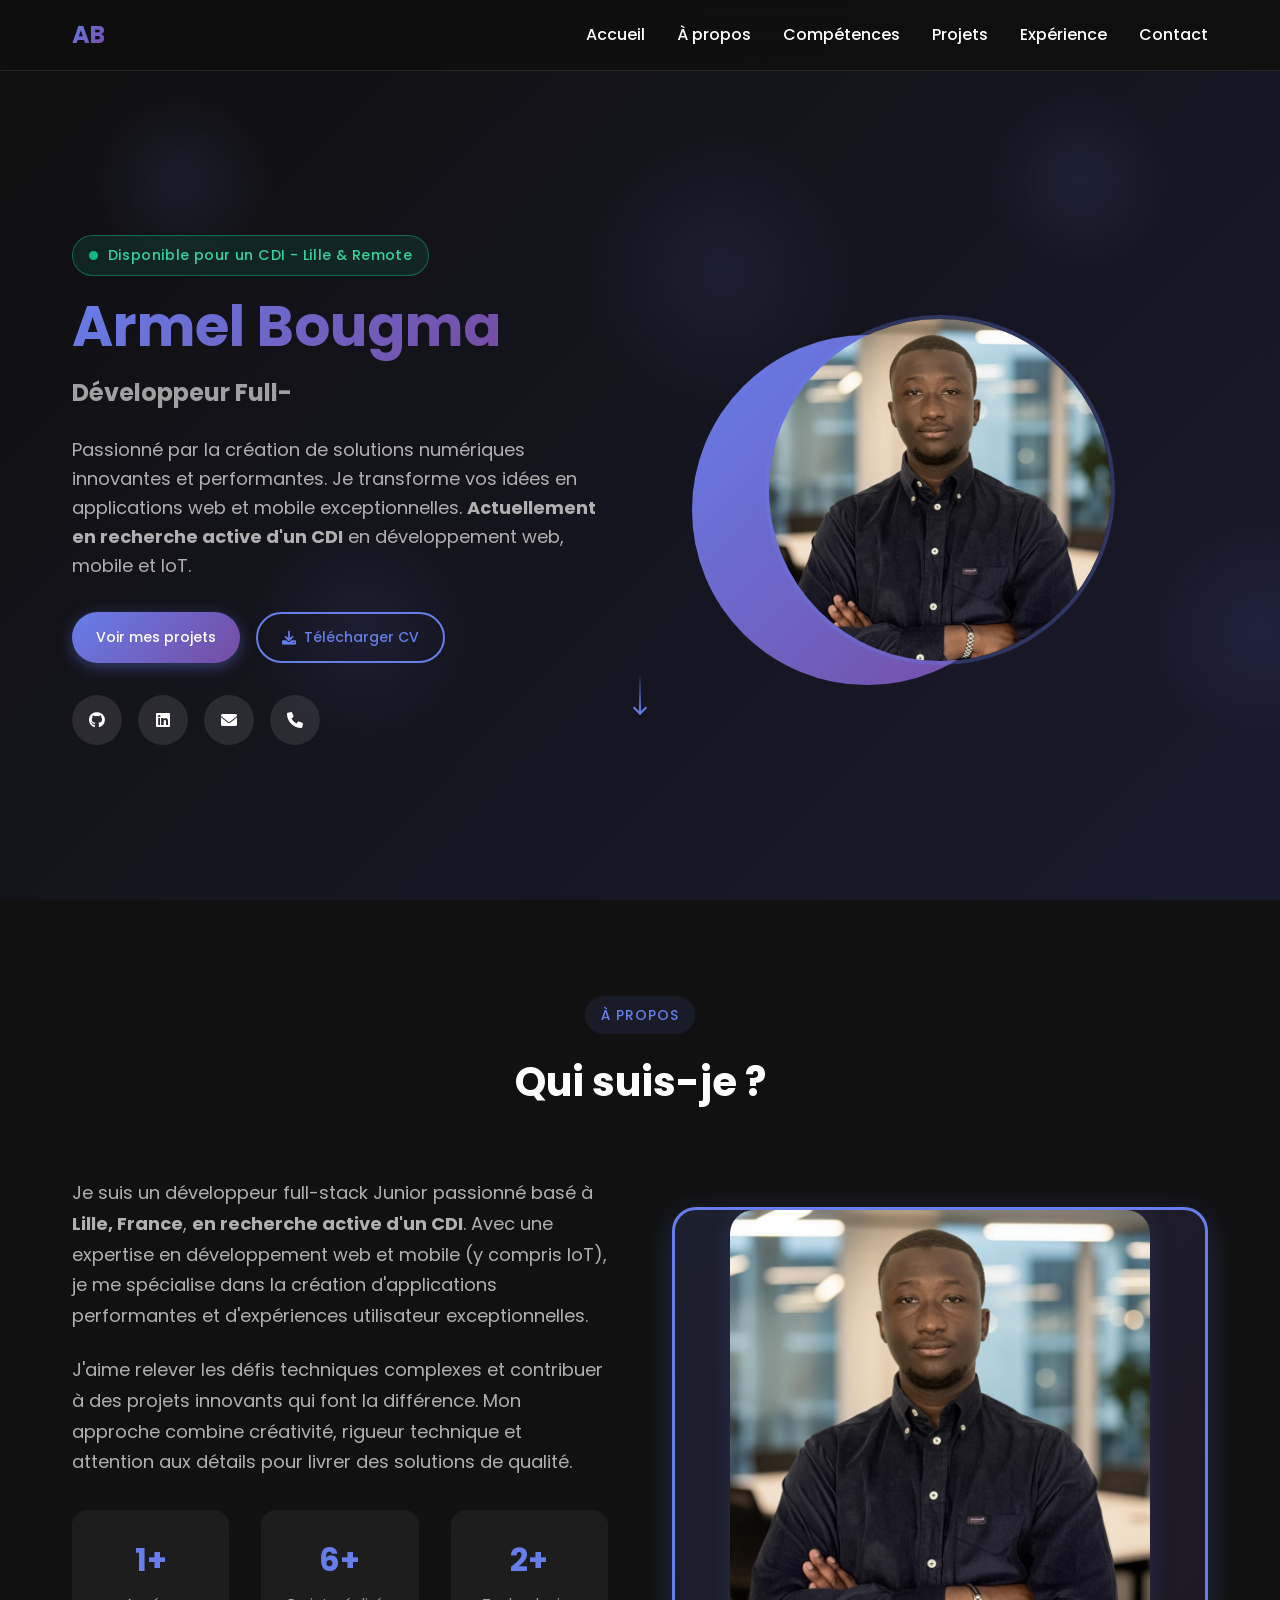
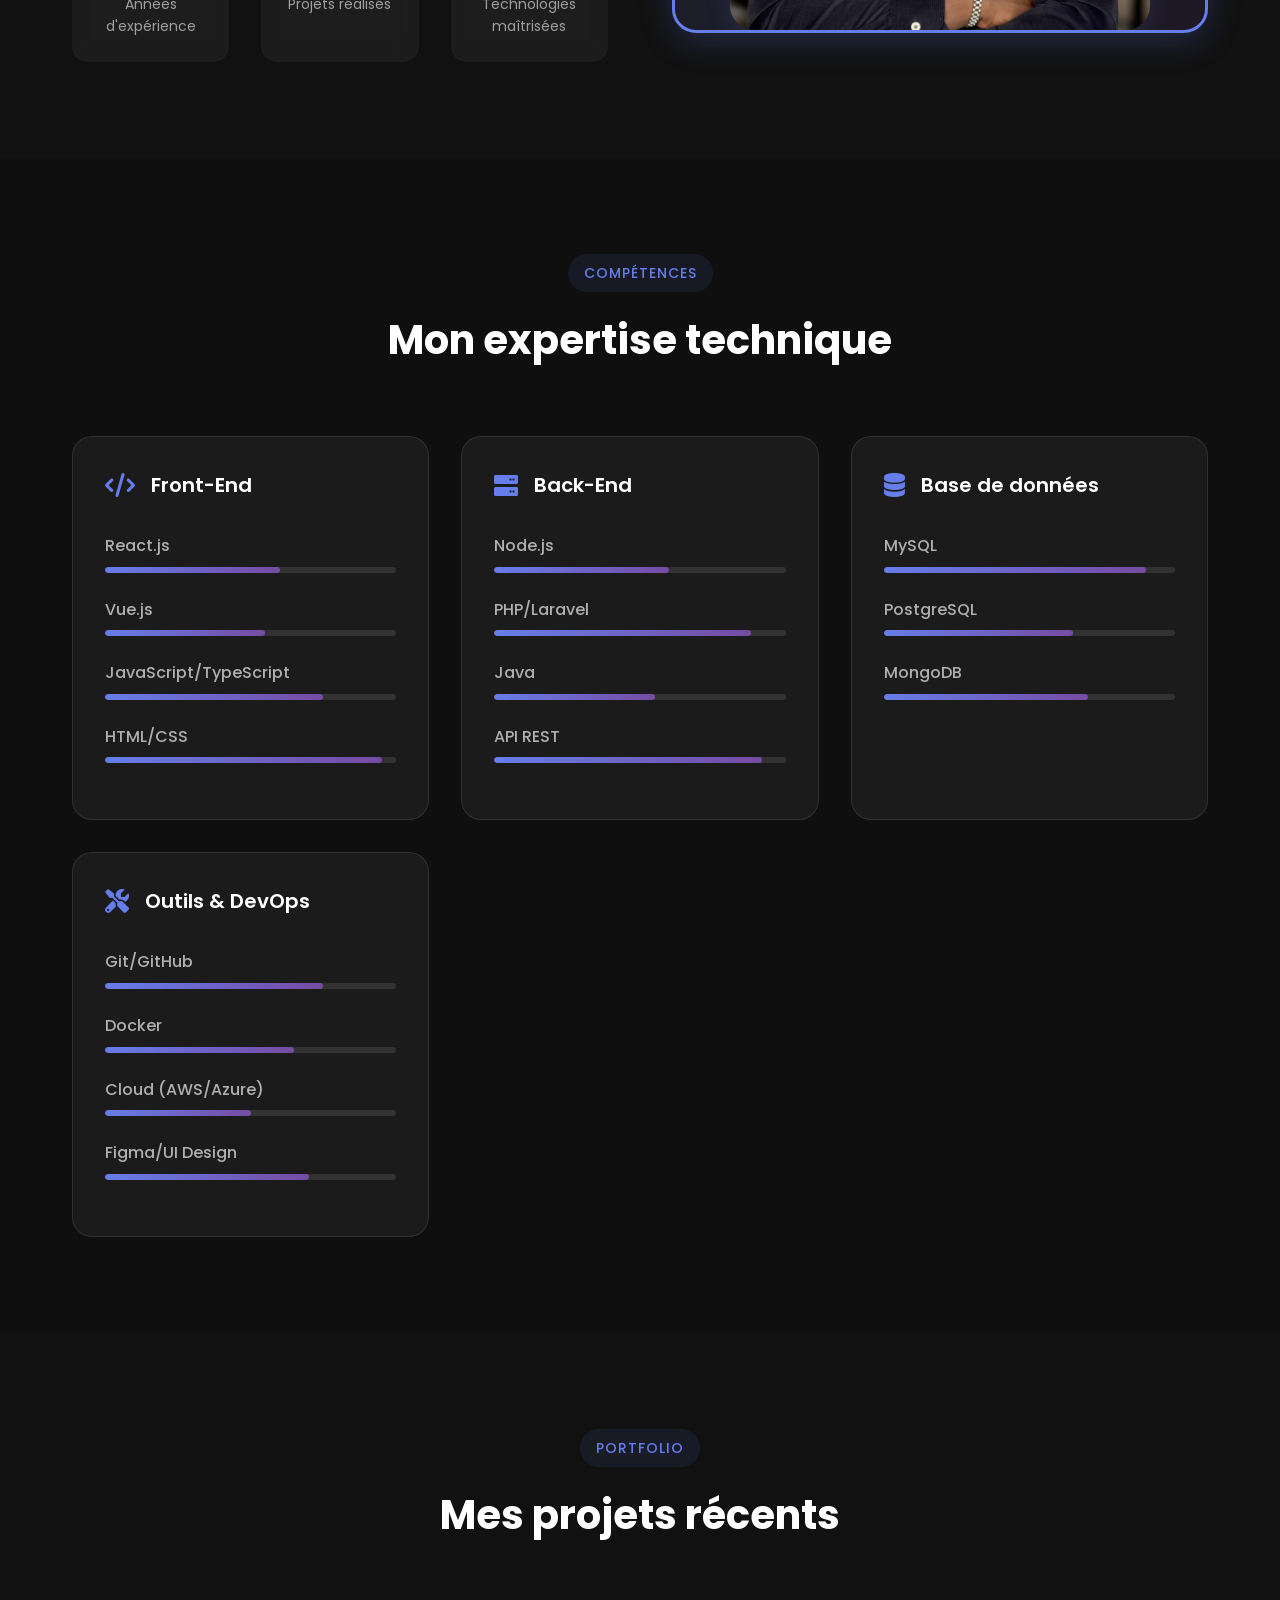
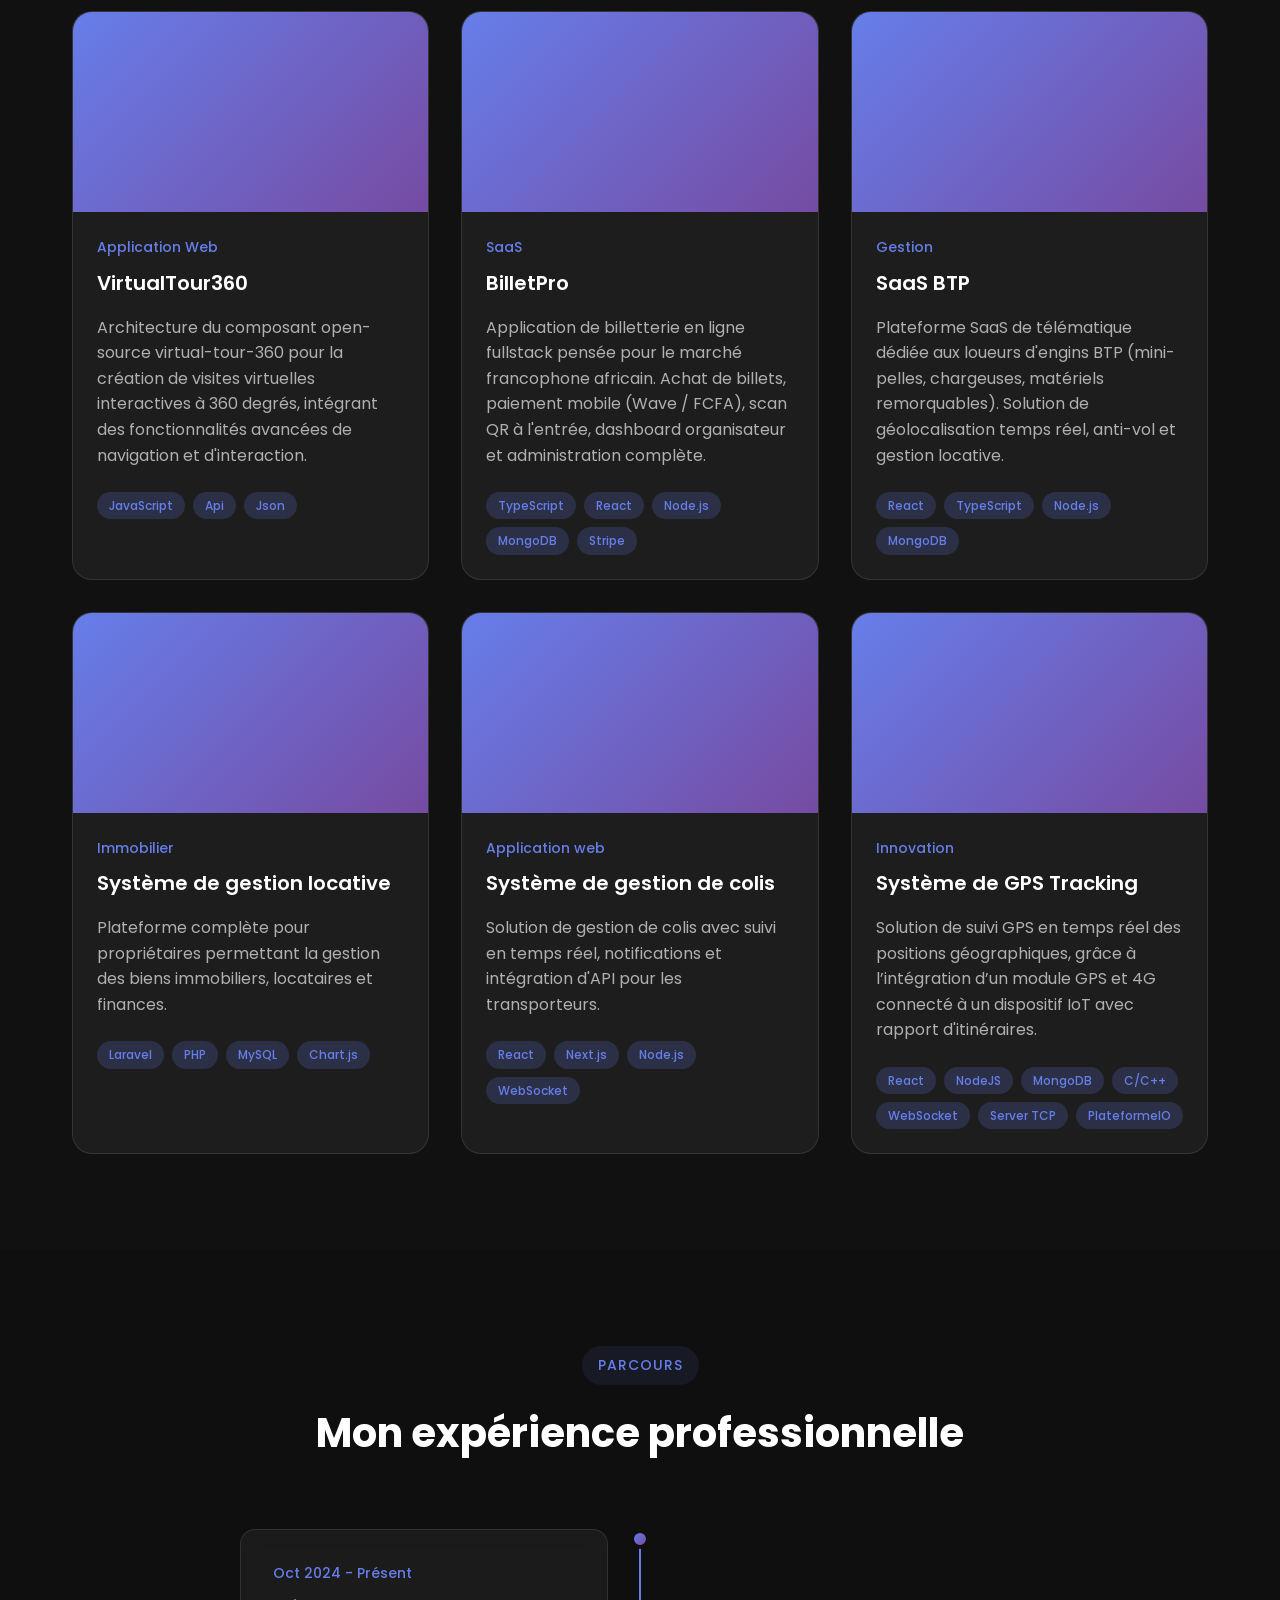
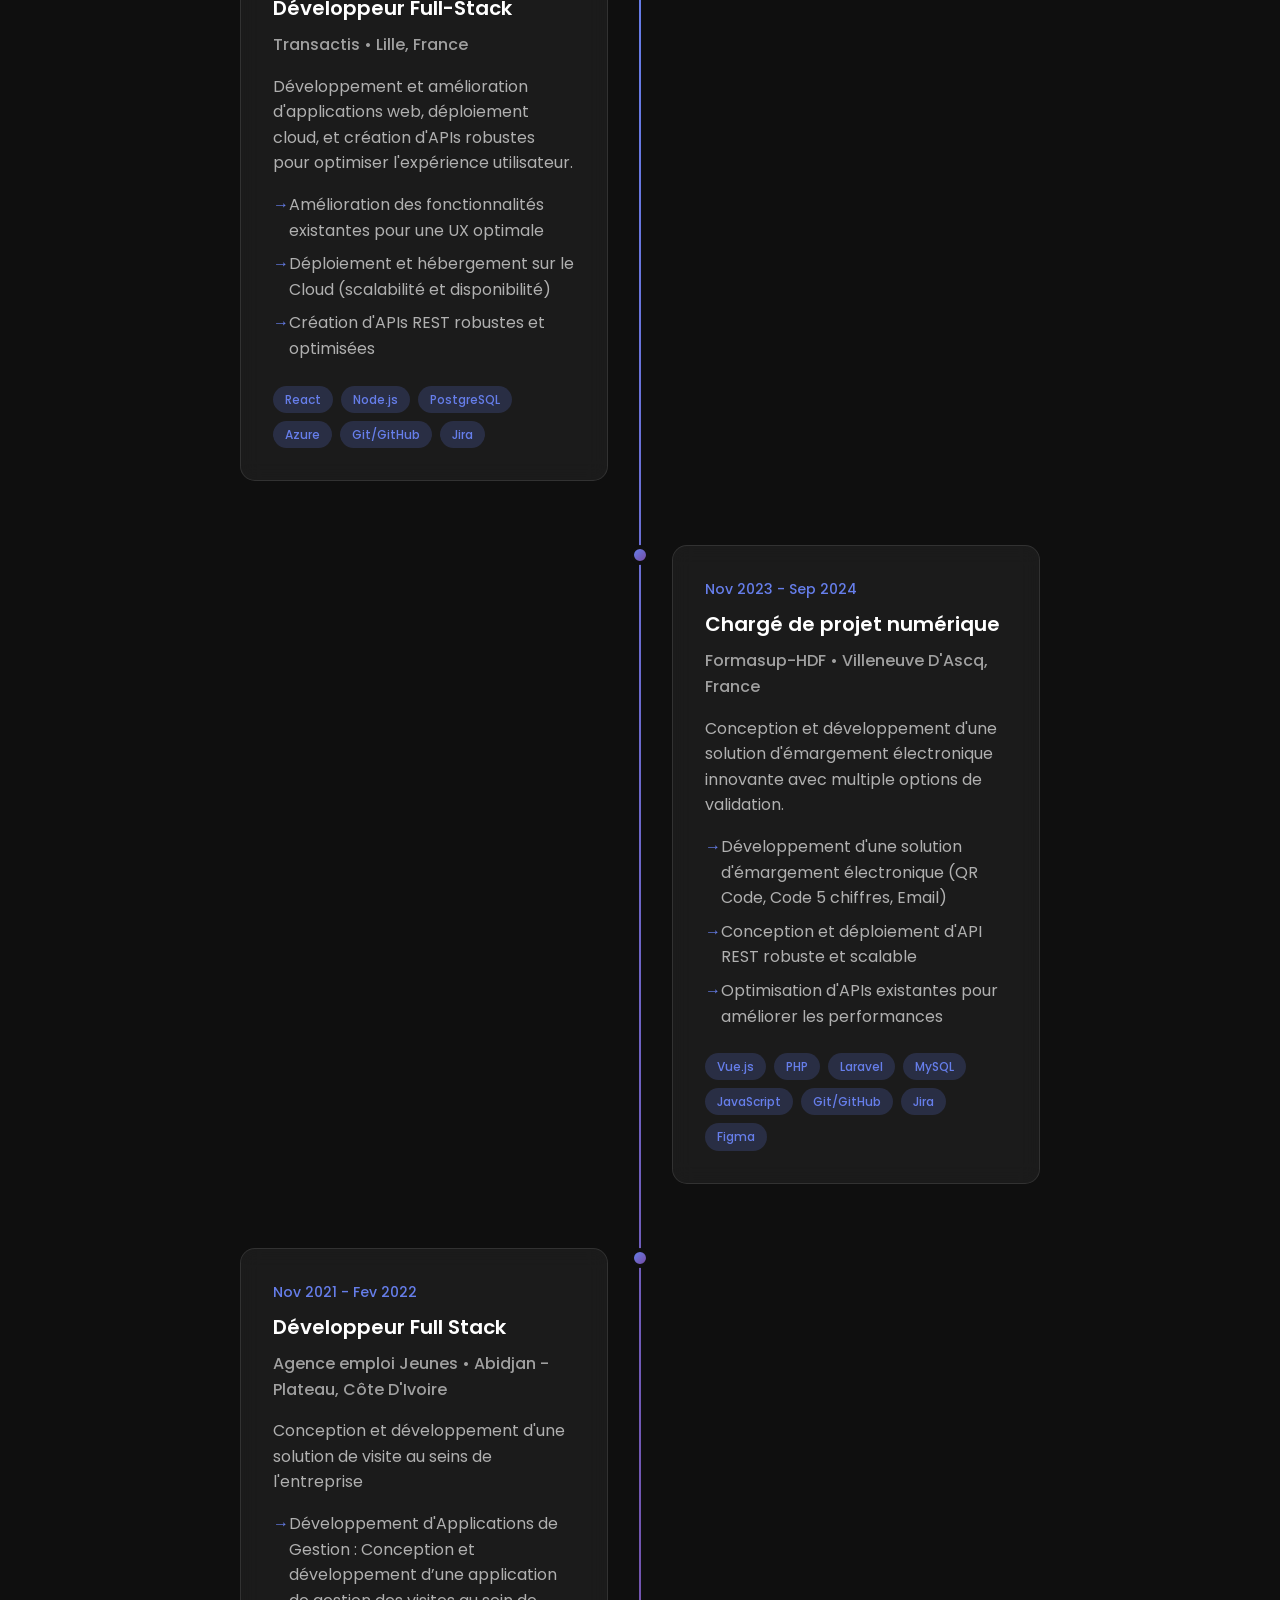
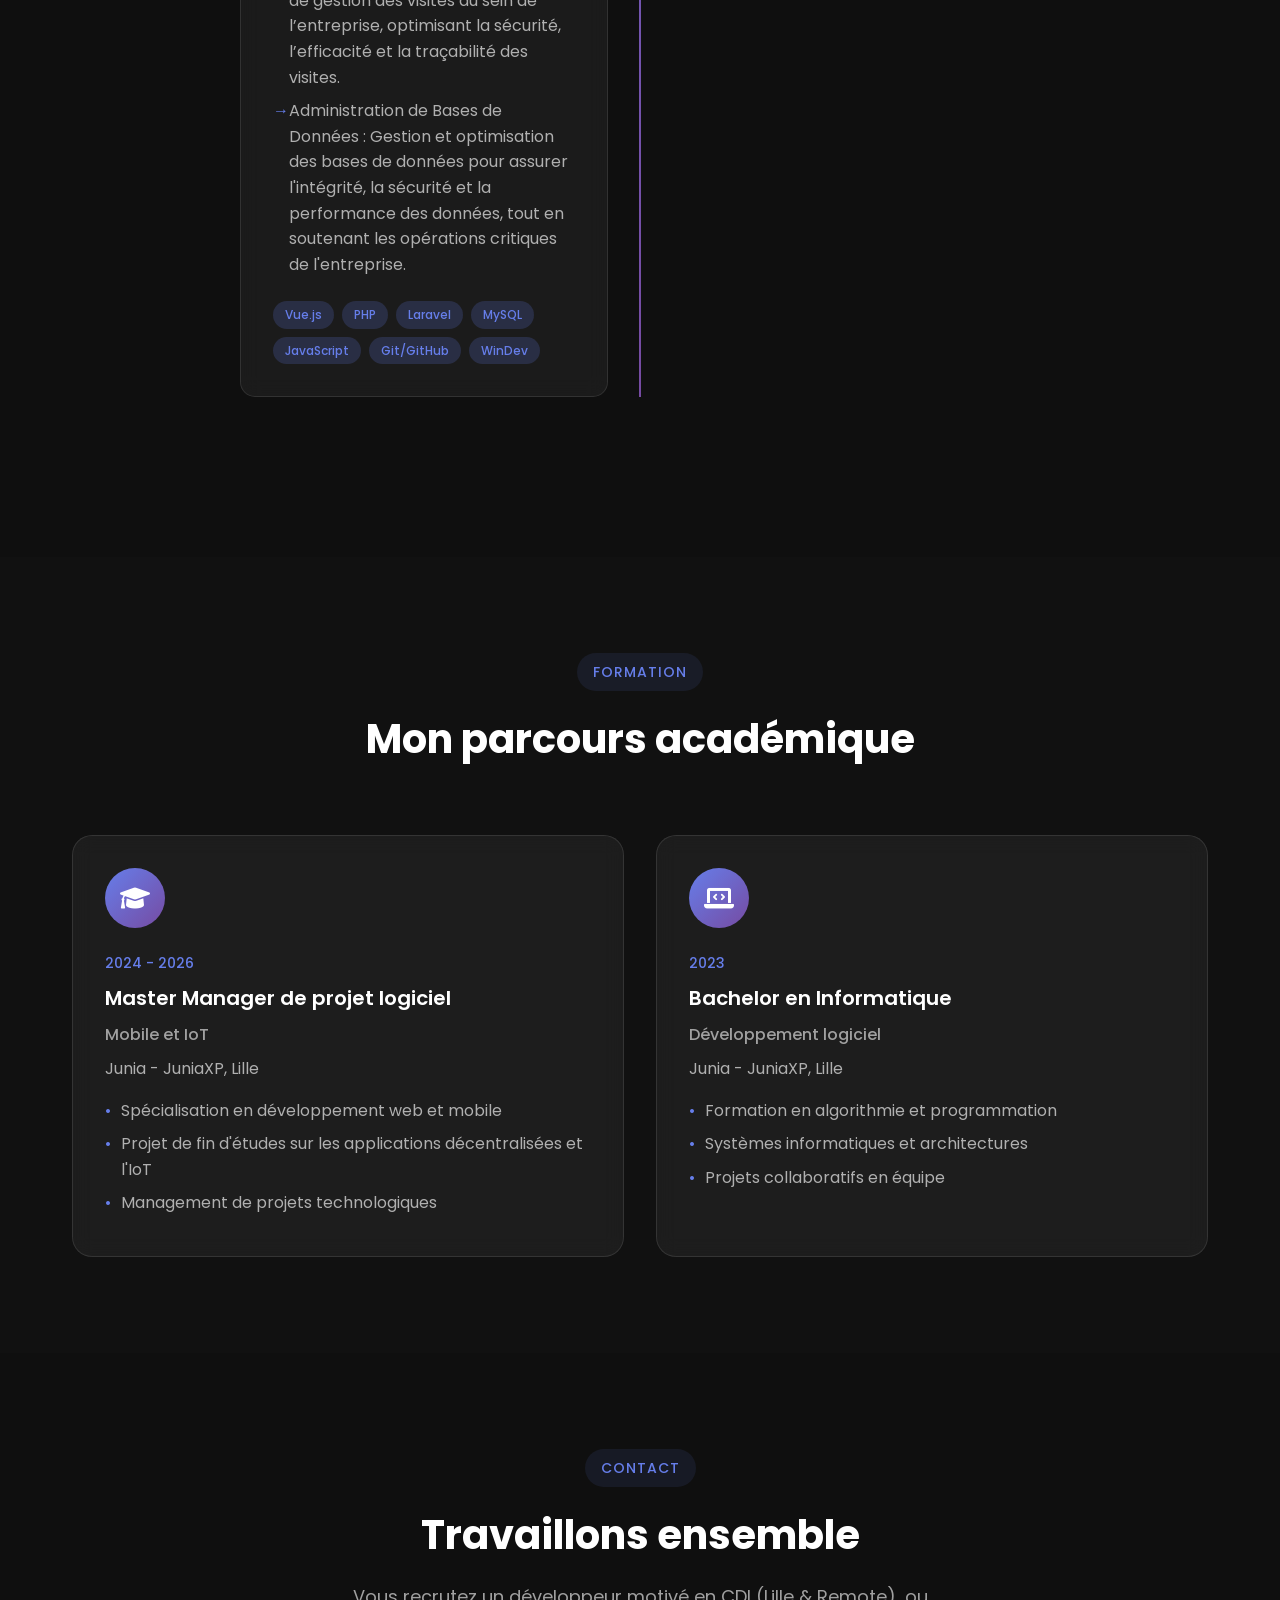
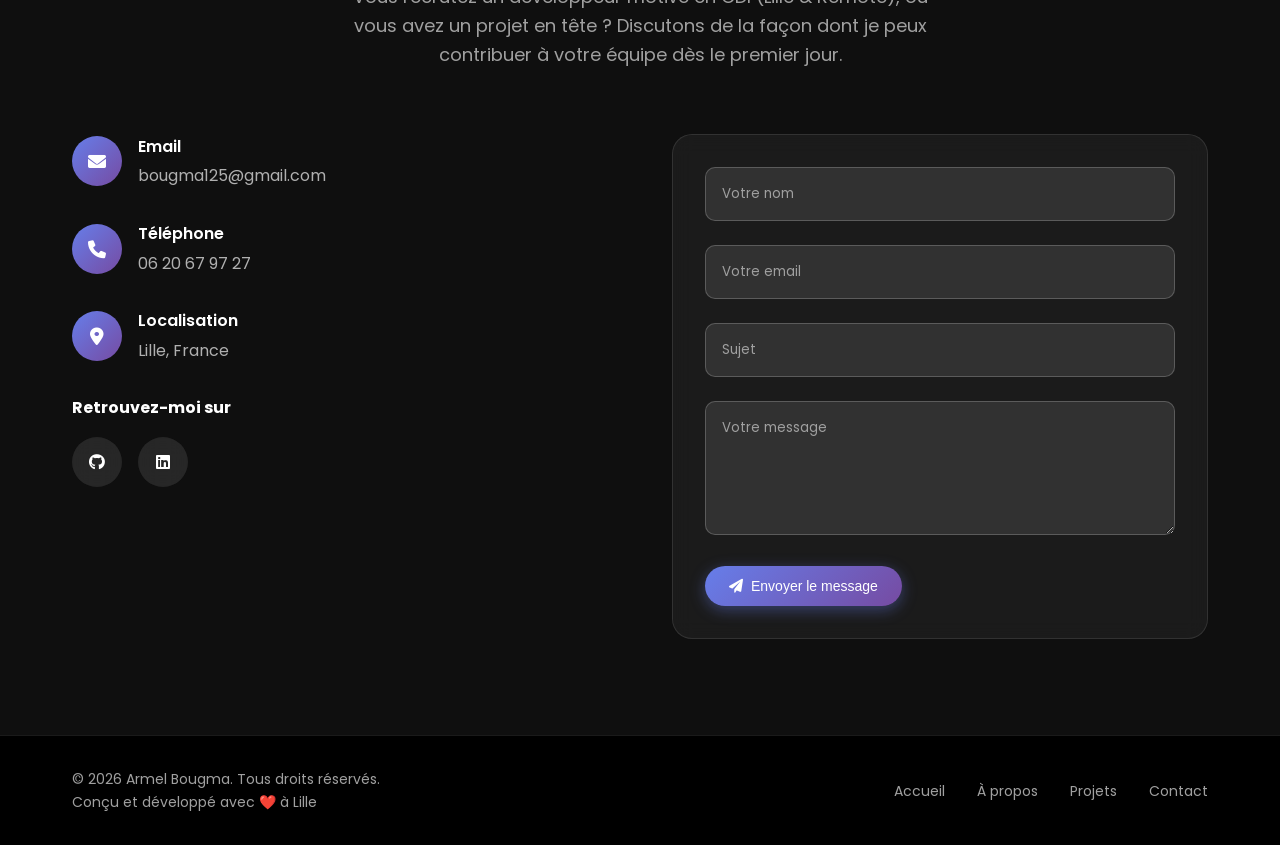
==== commit 4fa1e230: "fix" ====
--- a/index.html
+++ b/index.html
@@ -145,7 +145,7 @@
                     </p>
                     <div class="about-stats">
                         <div class="stat">
-                            <div class="stat-number">2+</div>
+                            <div class="stat-number">3+</div>
                             <div class="stat-label">Années d'expérience</div>
                         </div>
                         <div class="stat">
@@ -316,7 +316,7 @@
                     <div class="project-image">
                         <div class="project-overlay">
                             <div class="project-links">
-                                <a href="https://github.com/abougma/Signature" class="project-link" aria-label="Code source">
+                                <a href="https://github.com/abougma/Virtual-tour-360" class="project-link" aria-label="Code source">
                                     <i class="fab fa-github"></i>
                                 </a>
                             </div>
@@ -324,17 +324,15 @@
                     </div>
                     <div class="project-content">
                         <div class="project-category">Application Web</div>
-                        <h3 class="project-title">Système de signature électronique</h3>
+                        <h3 class="project-title">VirtualTour360</h3>
                         <p class="project-description">
-                            Plateforme complète permettant la signature dématérialisée de documents 
-                            avec une interface utilisateur intuitive et des mesures de sécurité avancées.
+                            Architecture du composant open-source virtual-tour-360 pour la création de visites virtuelles interactives à 360 degrés, 
+                            intégrant des fonctionnalités avancées de navigation et d'interaction.
                         </p>
                         <div class="project-tech">
-                            <span class="tech-tag">Laravel</span>
                             <span class="tech-tag">JavaScript</span>
-                            <span class="tech-tag">MySQL</span>
-                            <span class="tech-tag">ViteJS</span>
-                            <span class="tech-tag">QR Code</span>
+                            <span class="tech-tag">Api</span>
+                            <span class="tech-tag">Json</span>
                         </div>
                     </div>
                 </div>
@@ -351,15 +349,16 @@
                     </div>
                     <div class="project-content">
                         <div class="project-category">SaaS</div>
-                        <h3 class="project-title">Plateforme de rendez-vous</h3>
+                        <h3 class="project-title">BilletPro</h3>
                         <p class="project-description">
-                            Solution SaaS permettant aux professionnels de gérer leurs rendez-vous 
-                            et aux clients de réserver facilement en ligne.
+                            Application de billetterie en ligne fullstack pensée pour le marché francophone africain.
+                            Achat de billets, paiement mobile (Wave / FCFA), scan QR à l'entrée, dashboard organisateur et administration complète.
                         </p>
                         <div class="project-tech">
-                            <span class="tech-tag">Vue.js</span>
-                            <span class="tech-tag">Laravel</span>
-                            <span class="tech-tag">MySQL</span>
+                            <span class="tech-tag">TypeScript</span>
+                            <span class="tech-tag">React</span>
+                            <span class="tech-tag">Node.js</span>
+                            <span class="tech-tag">MongoDB</span>
                             <span class="tech-tag">Stripe</span>
                         </div>
                     </div>
@@ -377,16 +376,16 @@
                     </div>
                     <div class="project-content">
                         <div class="project-category">Gestion</div>
-                        <h3 class="project-title">Gestionnaire de reçus</h3>
+                        <h3 class="project-title">SaaS BTP </h3>
                         <p class="project-description">
-                            Application pour créer, gérer et envoyer des reçus numériques 
-                            avec suivi automatique et tableau de bord analytique.
+                            Plateforme SaaS de télématique dédiée aux loueurs d'engins BTP (mini-pelles, chargeuses, matériels remorquables). 
+                            Solution de géolocalisation temps réel, anti-vol et gestion locative.
                         </p>
                         <div class="project-tech">
                             <span class="tech-tag">React</span>
-                            <span class="tech-tag">Express</span>
-                            <span class="tech-tag">PostgreSQL</span>
-                            <span class="tech-tag">PDF.js</span>
+                            <span class="tech-tag">TypeScript</span>
+                            <span class="tech-tag">Node.js</span>
+                            <span class="tech-tag">MongoDB</span>
                         </div>
                     </div>
                 </div>
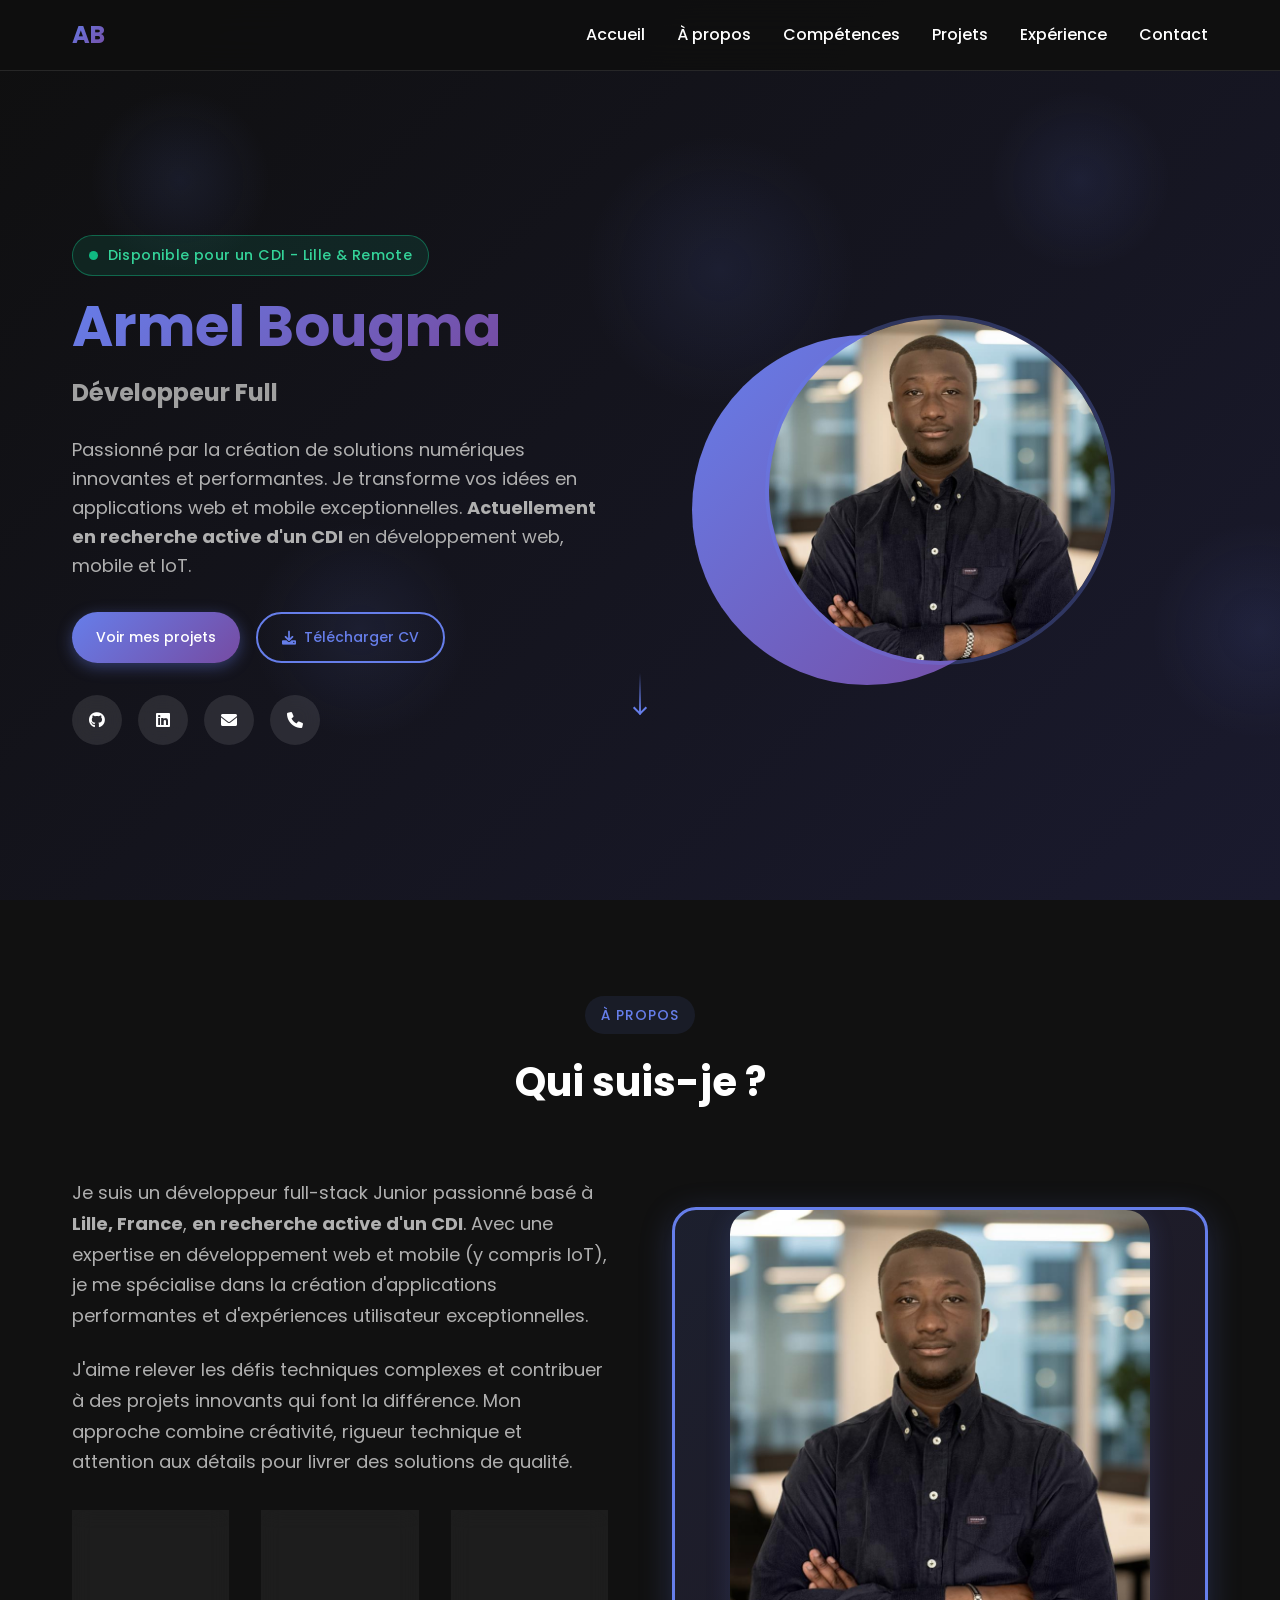
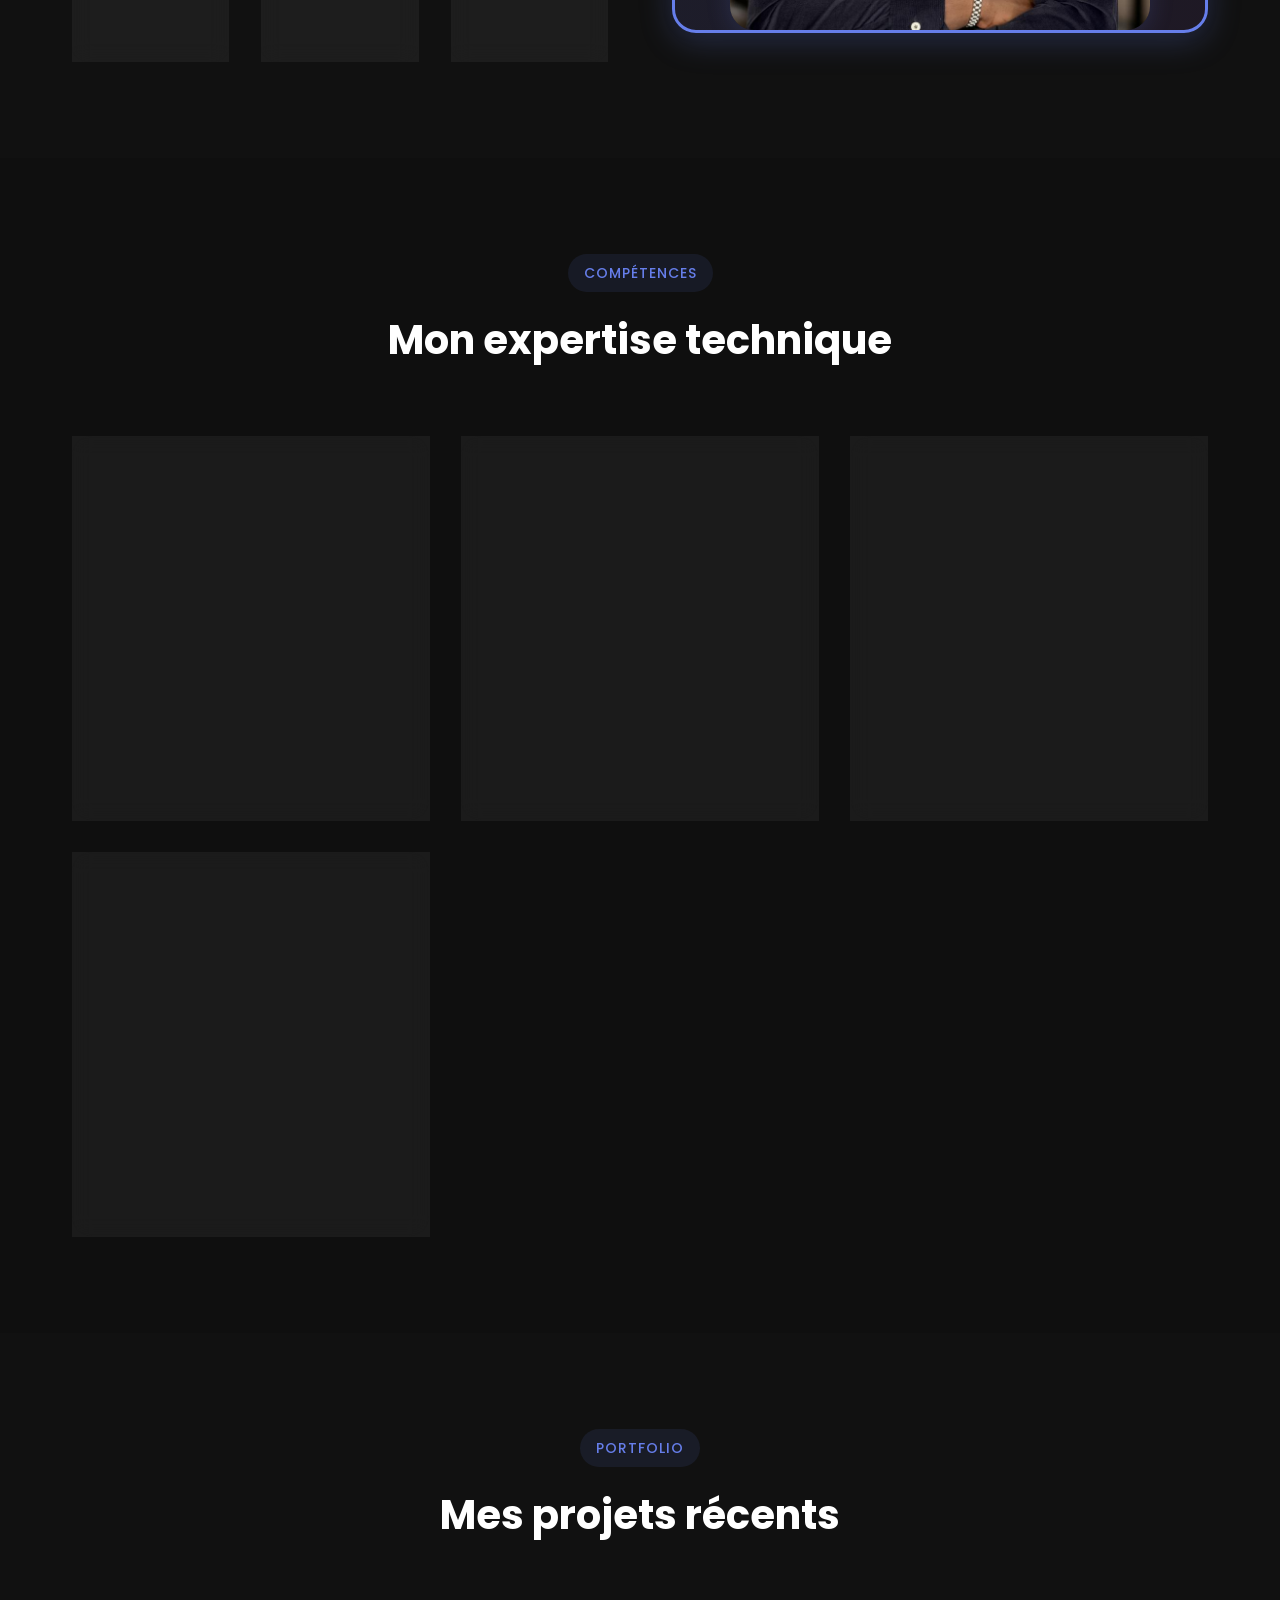
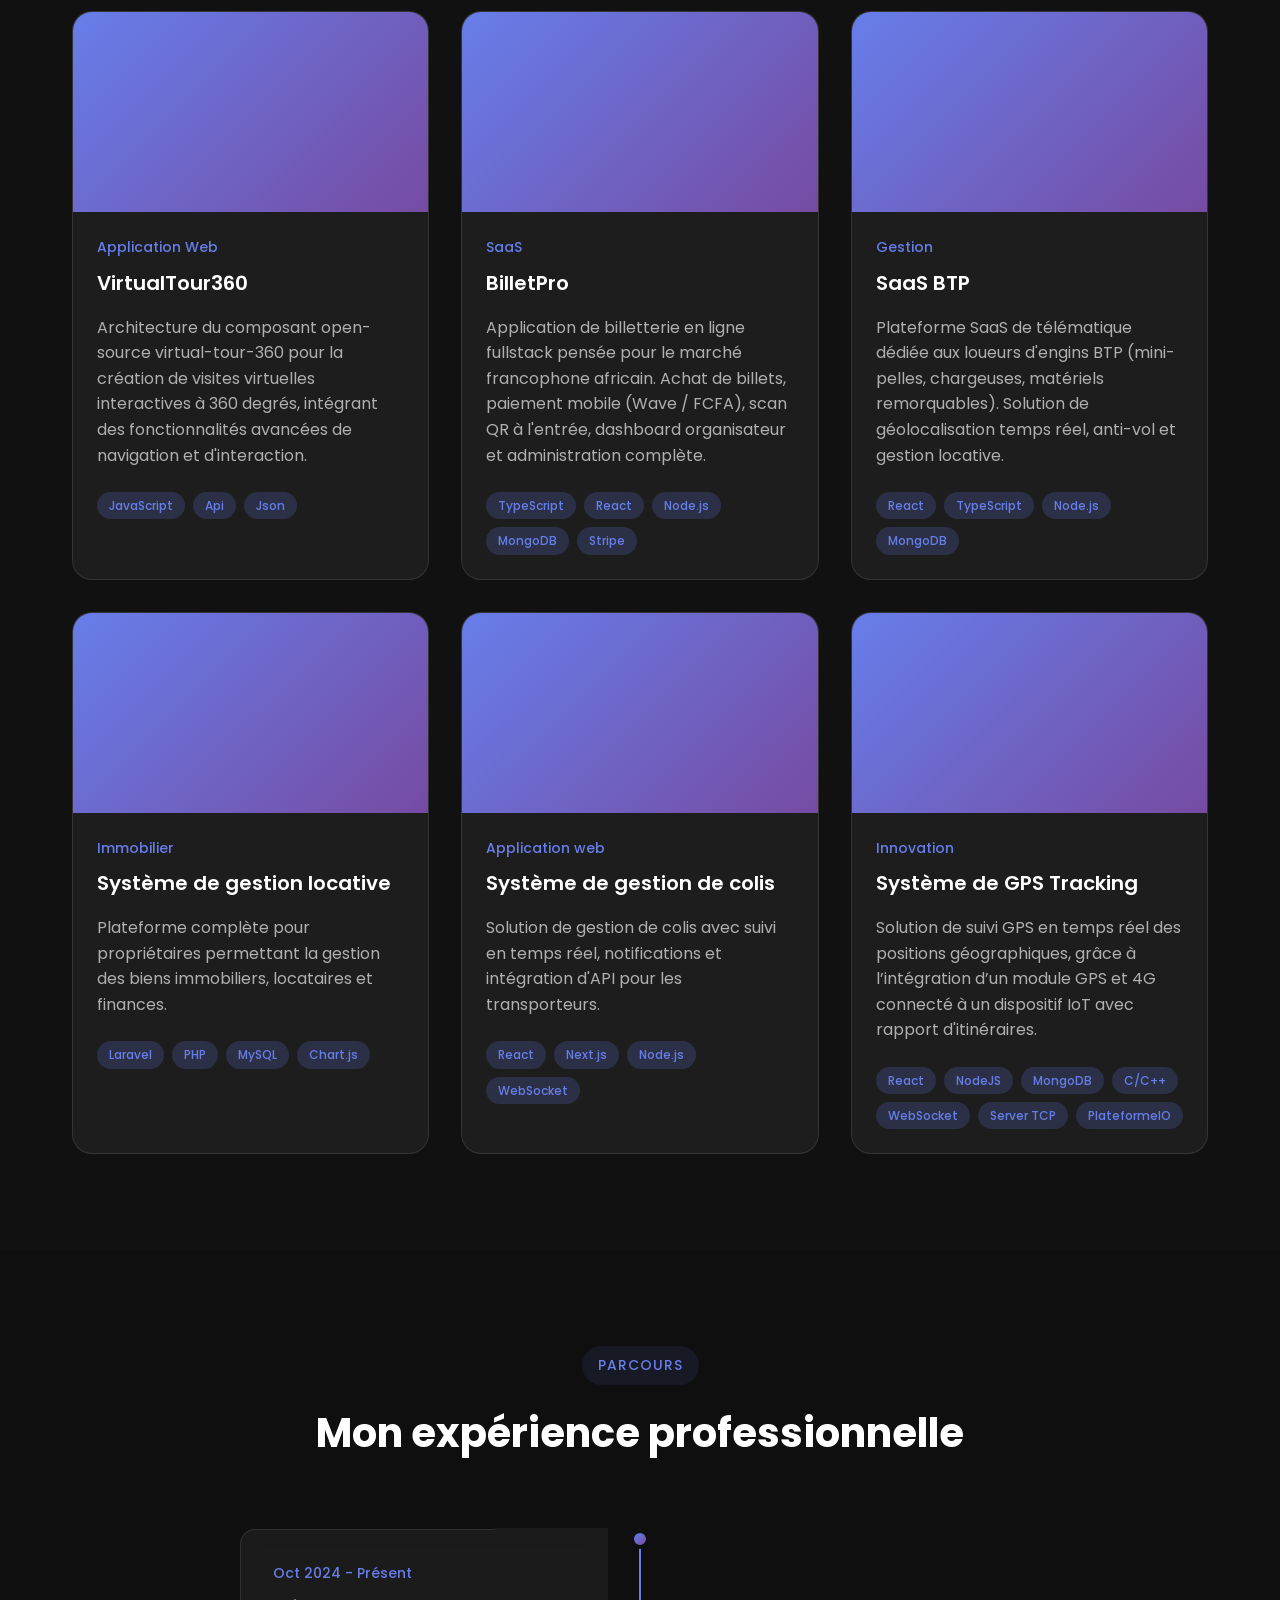
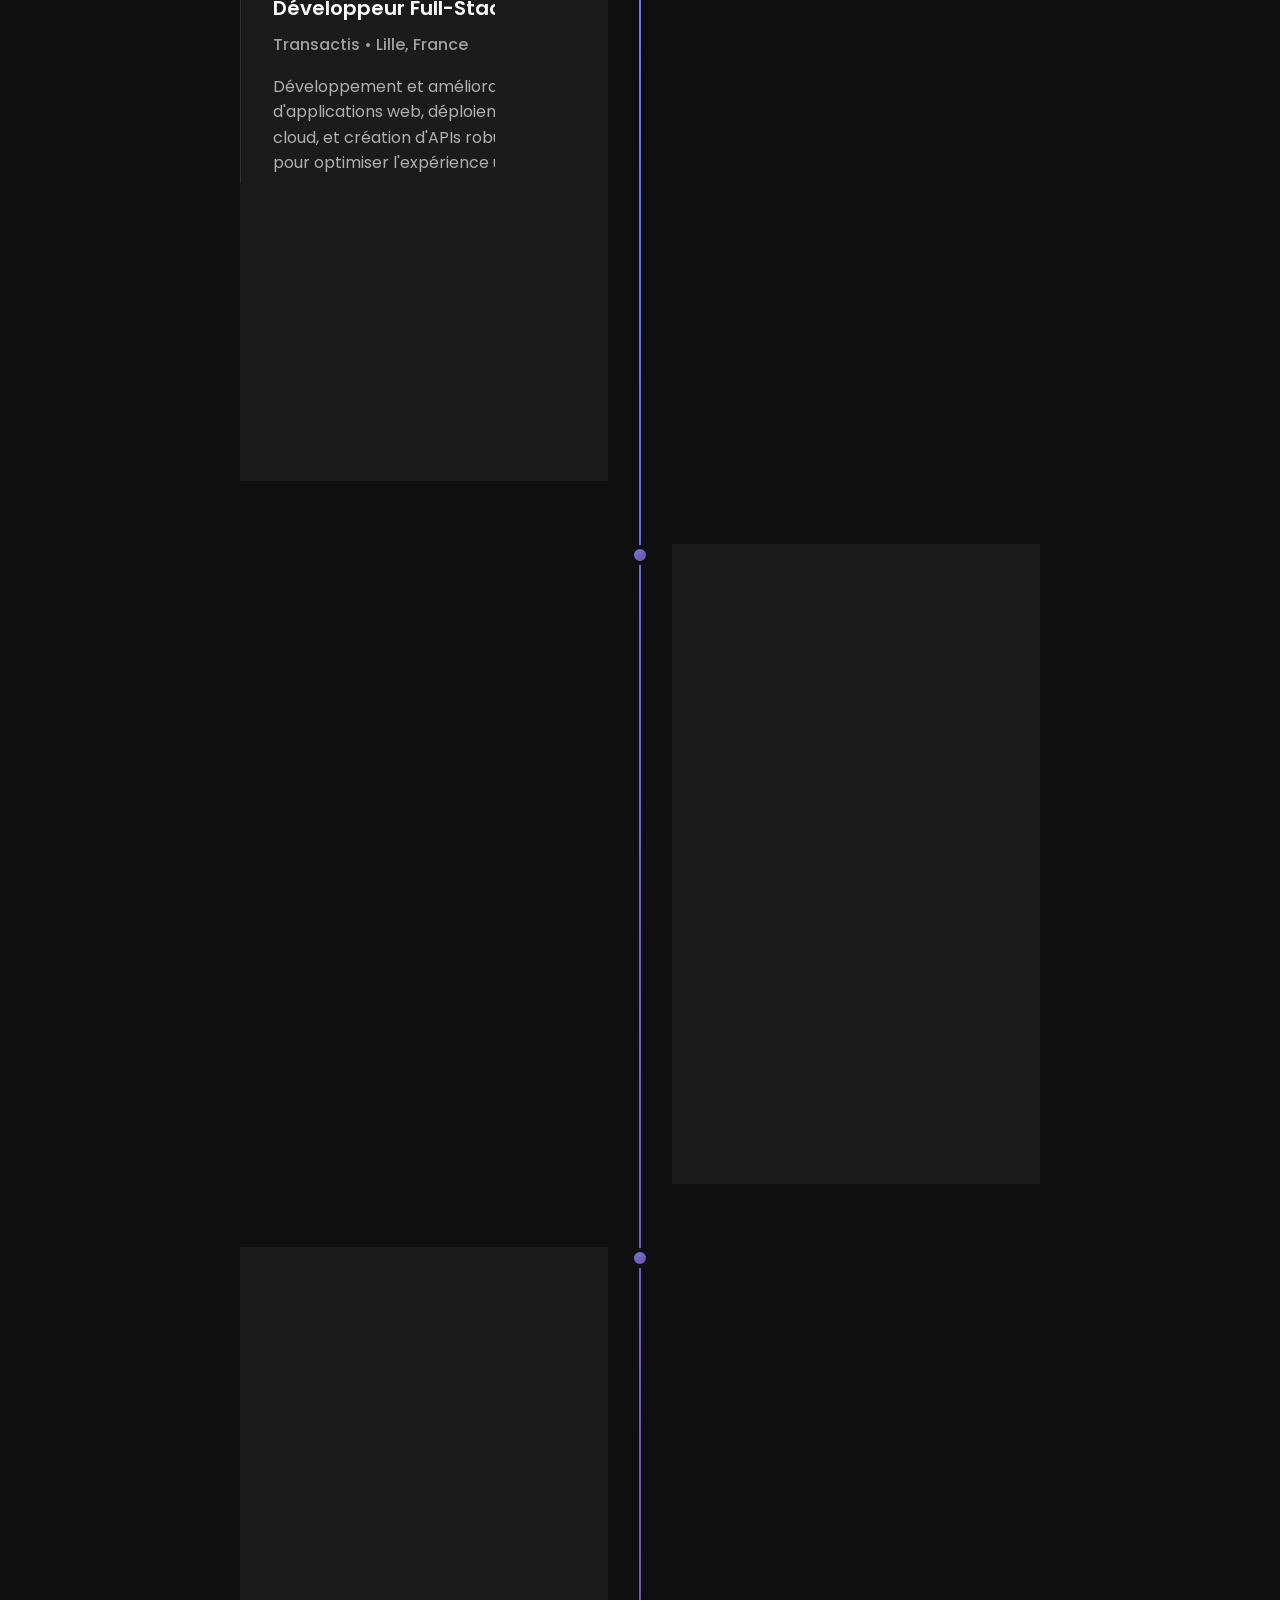
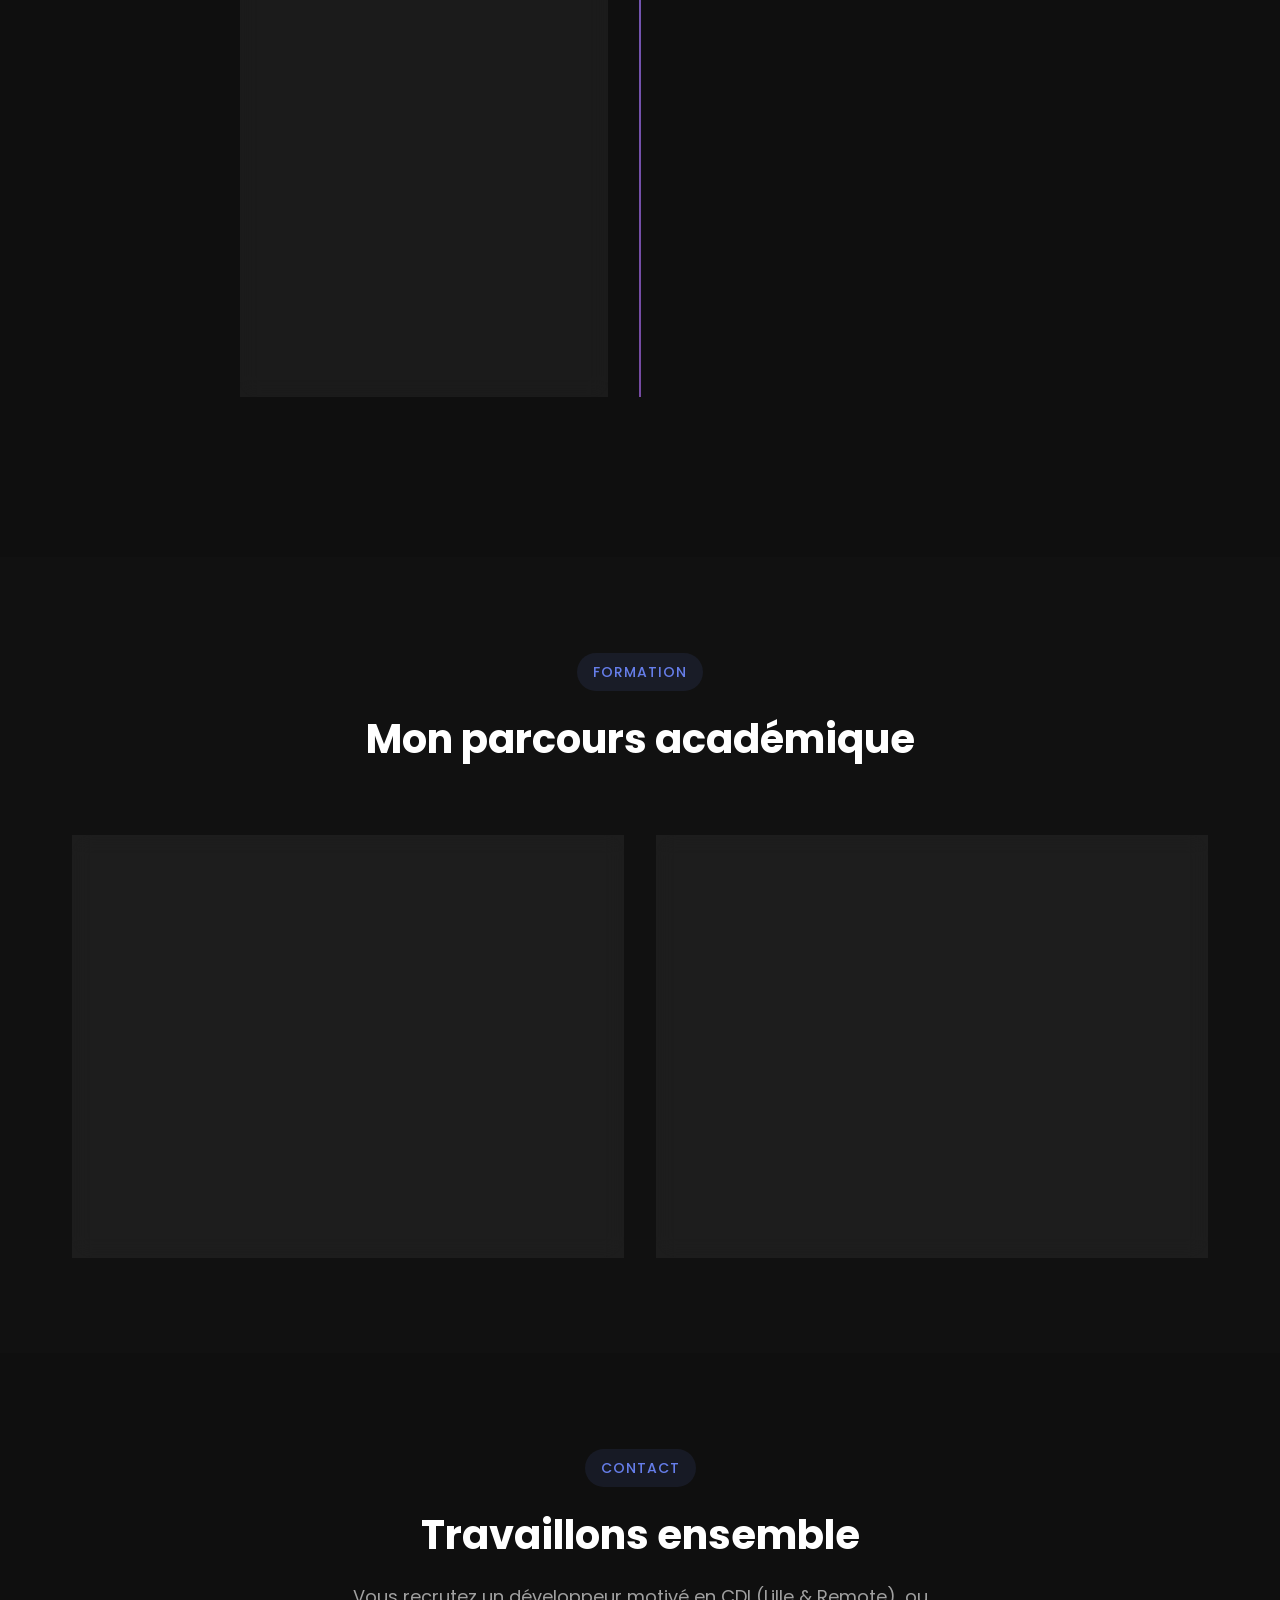
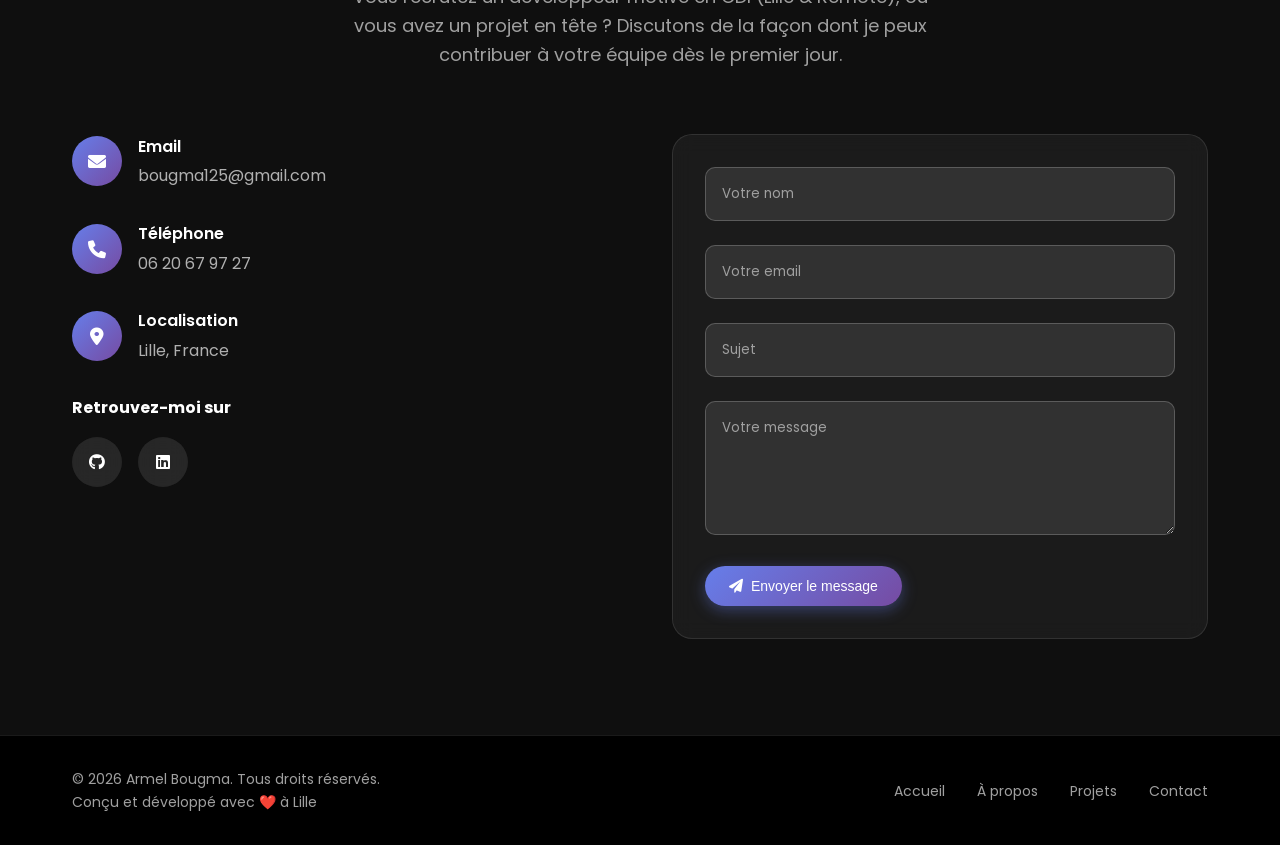
==== commit 358bd153: "fix" ====
--- a/index.html
+++ b/index.html
@@ -341,7 +341,7 @@
                     <div class="project-image">
                         <div class="project-overlay">
                             <div class="project-links">
-                                <a href="https://github.com/abougma/E-rdv" class="project-link" aria-label="Code source">
+                                <a href="https://github.com/abougma/BilletPro" class="project-link" aria-label="Code source">
                                     <i class="fab fa-github"></i>
                                 </a>
                             </div>
@@ -368,7 +368,7 @@
                     <div class="project-image">
                         <div class="project-overlay">
                             <div class="project-links">
-                                <a href="https://github.com/abougma/MyTicket" class="project-link" aria-label="Code source">
+                                <a href="https://github.com/abougma/saas-btp" class="project-link" aria-label="Code source">
                                     <i class="fab fa-github"></i>
                                 </a>
                             </div>
